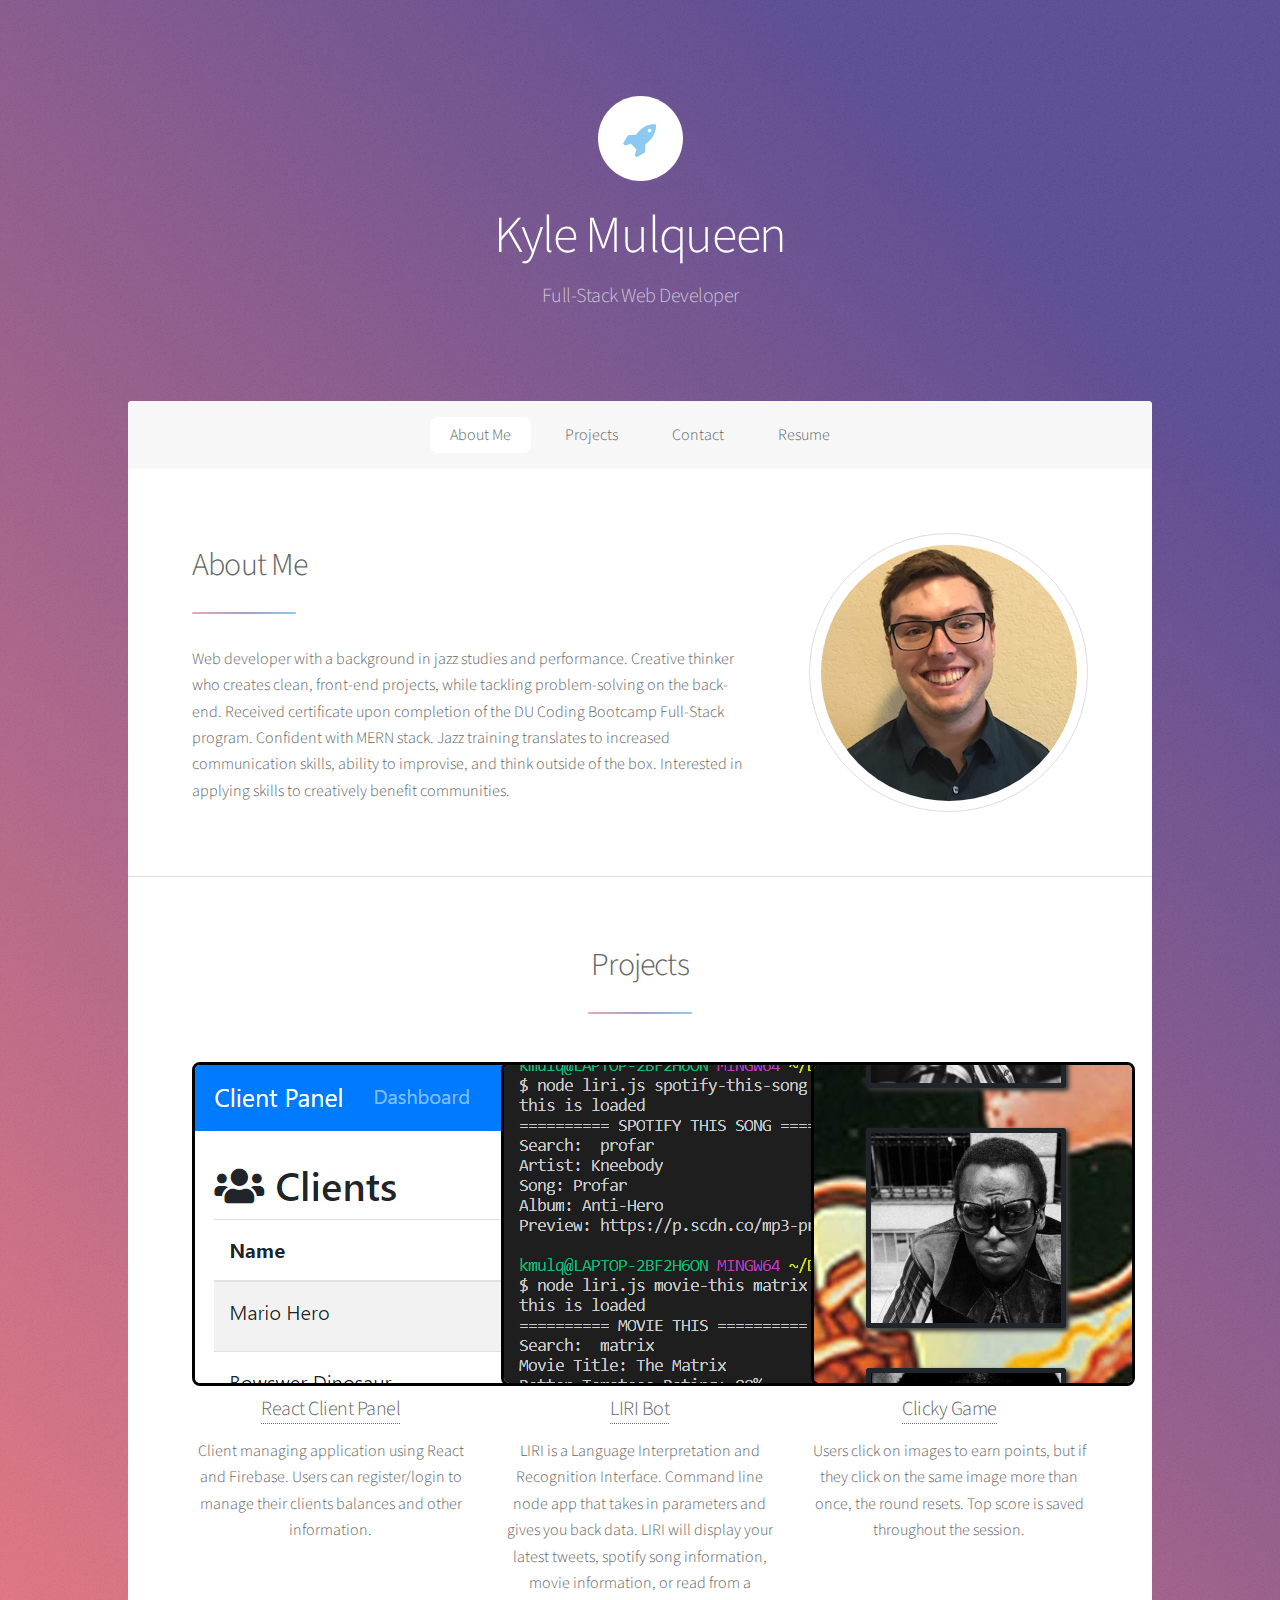
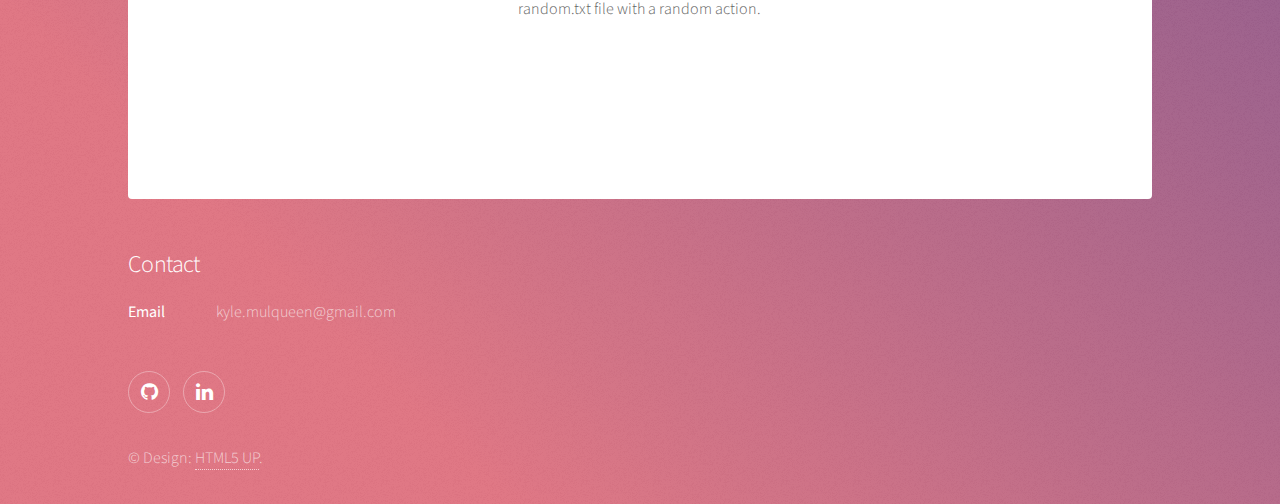
==== index.html @ 007c0e20 "in progress" ====
<!DOCTYPE html>
<!--
  Stellar by HTML5 UP
  html5up.net | @ajlkn
  Free for personal and commercial use under the CCA 3.0 license (html5up.net/license)
-->
<html>
  <head>
    <title>Kyle Mulqueen | Web Developer</title>
    <meta charset="utf-8" />
    <meta
      name="viewport"
      content="width=device-width, initial-scale=1, user-scalable=no"
    />
    <link rel="stylesheet" href="assets/css/main.css" />
    <noscript><link rel="stylesheet" href="assets/css/noscript.css"/></noscript>
  </head>
  <body class="is-preload">
    <!-- Wrapper -->
    <div id="wrapper">
      <!-- Header -->
      <header id="header" class="alt">
        <span class="logo"><img src="images/logo.svg" alt=""/></span>
        <h1>Kyle Mulqueen</h1>
        <p>Full-Stack Web Developer</p>
      </header>

      <!-- Nav -->
      <nav id="nav">
        <ul>
          <li><a href="#intro" class="active">About Me</a></li>
          <li><a href="#first">Projects</a></li>
          <li><a href="#footer">Contact</a></li>
          <li><a href="#">Resume</a></li>

        </ul>
      </nav>

      <!-- Main -->
      <div id="main">
        <!-- Introduction -->
        <section id="intro" class="main">
          <div class="spotlight">
            <div class="content">
              <header class="major"><h2>About Me</h2></header>
              <p>
                Web developer with a background in jazz studies and performance.
                Creative thinker who creates clean, front-end projects, while
                tackling problem-solving on the back-end. Received certificate
                upon completion of the DU Coding Bootcamp Full-Stack program.
                Confident with MERN stack. Jazz training translates to increased
                communication skills, ability to improvise, and think outside of
                the box. Interested in applying skills to creatively benefit
                communities.
              </p>
            </div>
            <span class="image"><img src="images/KyleNewPhotocrop-1.jpg" alt=""/></span>
          </div>
        </section>

        <!-- First Section -->
        <section id="first" class="main special">
          <header class="major"><h2>Projects</h2></header>
          <ul class="features">
            <li>
              <span class="image"><img src="images/react-fb-client.small.png" alt="React Client Panel" style="border: black solid;"></span>
			  <!-- <h3>React Client Panel</h3> -->
			  <h3><a href="./React-Client-Panel.html">React Client Panel</a></h3>
              <p>
                Client managing application using React and Firebase. Users can
                register/login to manage their clients balances and other
                information.
              </p>
              
            </li>
            <li>
				<span class="image"><img src="images/liri small.png" alt="LIRI Bot" style="border: black solid;"></span>
              <h3><a href="./LIRI-Bot.html">LIRI Bot</a></h3>
              <p>
                LIRI is a Language Interpretation and Recognition Interface.
                Command line node app that takes in parameters and gives you
                back data. LIRI will display your latest tweets, spotify song
                information, movie information, or read from a random.txt file
                with a random action.
              </p>

            </li>
            <li>
				<span class="image"><img src="images/clicky-game small.png" alt="Miles Davis Clicky Game" style="border: black solid;"></span>
              <h3><a href="./Clicky-Game.html">Clicky Game</a></h3>
              <p>
                Users click on images to earn points, but if they click on the same image more than once, the round resets. Top score is saved throughout the session.
              </p>

            </li>
          </ul>
        </section>


      <!-- Footer -->
      <footer id="footer">
        <!-- <section>
          <h2>Kyle Mulqueen</h2>
          <p>
            Sed lorem ipsum dolor sit amet et nullam consequat feugiat consequat
            magna adipiscing tempus etiam dolore veroeros. eget dapibus mauris.
            Cras aliquet, nisl ut viverra sollicitudin, ligula erat egestas
            velit, vitae tincidunt odio.
          </p>
          <ul class="actions">
            <li><a href="generic.html" class="button">Learn More</a></li>
          </ul>
        </section> -->
        
	</div>
	
	<section>
			<h2>Contact</h2>
			<dl class="alt">
			  <dt>Email</dt>
			  <dd>kyle.mulqueen@gmail.com</dd>
			</dl>
			<ul class="icons">
			  <li>
				<a href="https://github.com/kmulqueen" class="icon fa-github alt"
				  ><span class="label">GitHub</span></a
				>
			  </li>
			  <li>
				<a href="https://www.linkedin.com/in/kyle-mulqueen/" class="icon fa-linkedin alt"
				  ><span class="label">LinkedIn</span></a
				>
			  </li>
			</ul>
		  </section>
		  <p class="copyright">
			&copy; Design: <a href="https://html5up.net">HTML5 UP</a>.
		  </p>
		</footer>

    <!-- Scripts -->
    <script src="assets/js/jquery.min.js"></script>
    <script src="assets/js/jquery.scrollex.min.js"></script>
    <script src="assets/js/jquery.scrolly.min.js"></script>
    <script src="assets/js/browser.min.js"></script>
    <script src="assets/js/breakpoints.min.js"></script>
    <script src="assets/js/util.js"></script>
    <script src="assets/js/main.js"></script>
  </body>
</html>
---- assets/css/main.css ----
@import url(font-awesome.min.css);
@import "https://fonts.googleapis.com/css?family=Source+Sans+Pro:300,400";

/*
	Stellar by HTML5 UP
	html5up.net | @ajlkn
	Free for personal and commercial use under the CCA 3.0 license (html5up.net/license)
*/

html, body, div, span, applet, object,
iframe, h1, h2, h3, h4, h5, h6, p, blockquote,
pre, a, abbr, acronym, address, big, cite,
code, del, dfn, em, img, ins, kbd, q, s, samp,
small, strike, strong, sub, sup, tt, var, b,
u, i, center, dl, dt, dd, ol, ul, li, fieldset,
form, label, legend, table, caption, tbody,
tfoot, thead, tr, th, td, article, aside,
canvas, details, embed, figure, figcaption,
footer, header, hgroup, menu, nav, output, ruby,
section, summary, time, mark, audio, video {
	margin: 0;
	padding: 0;
	border: 0;
	font-size: 100%;
	font: inherit;
	vertical-align: baseline;}

article, aside, details, figcaption, figure,
footer, header, hgroup, menu, nav, section {
	display: block;}

body {
	line-height: 1;
}

ol, ul {
	list-style: none;
}

blockquote, q {
	quotes: none;
}

	blockquote:before, blockquote:after, q:before, q:after {
		content: '';
		content: none;
	}

table {
	border-collapse: collapse;
	border-spacing: 0;
}

body {
	-webkit-text-size-adjust: none;
}

mark {
	background-color: transparent;
	color: inherit;
}

input::-moz-focus-inner {
	border: 0;
	padding: 0;
}

input, select, textarea {
	-moz-appearance: none;
	-webkit-appearance: none;
	-ms-appearance: none;
	appearance: none;
}

/* Basic */

	@-ms-viewport {
		width: device-width;
	}

	body {
		-ms-overflow-style: scrollbar;
	}

	@media screen and (max-width: 480px) {

		html, body {
			min-width: 320px;
		}

	}

	html {
		box-sizing: border-box;
	}

	*, *:before, *:after {
		box-sizing: inherit;
	}

	body {
		background-color: #935d8c;
		background-image: url("images/overlay.png"), -moz-linear-gradient(45deg, #e37682 15%, #5f4d93 85%);
		background-image: url("images/overlay.png"), -webkit-linear-gradient(45deg, #e37682 15%, #5f4d93 85%);
		background-image: url("images/overlay.png"), -ms-linear-gradient(45deg, #e37682 15%, #5f4d93 85%);
		background-image: url("images/overlay.png"), linear-gradient(45deg, #e37682 15%, #5f4d93 85%);
	}

		body.is-preload *, body.is-preload *:before, body.is-preload *:after {
			-moz-animation: none !important;
			-webkit-animation: none !important;
			-ms-animation: none !important;
			animation: none !important;
			-moz-transition: none !important;
			-webkit-transition: none !important;
			-ms-transition: none !important;
			transition: none !important;
		}

/* Type */

	body {
		background-color: #935d8c;
		color: rgba(255, 255, 255, 0.65);
	}

	body, input, select, textarea {
		font-family: "Source Sans Pro", Helvetica, sans-serif;
		font-size: 17pt;
		font-weight: 300;
		line-height: 1.65;
	}

		@media screen and (max-width: 1680px) {

			body, input, select, textarea {
				font-size: 14pt;
			}

		}

		@media screen and (max-width: 1280px) {

			body, input, select, textarea {
				font-size: 12pt;
			}

		}

		@media screen and (max-width: 360px) {

			body, input, select, textarea {
				font-size: 11pt;
			}

		}

	a {
		-moz-transition: color 0.2s ease, border-bottom 0.2s ease;
		-webkit-transition: color 0.2s ease, border-bottom 0.2s ease;
		-ms-transition: color 0.2s ease, border-bottom 0.2s ease;
		transition: color 0.2s ease, border-bottom 0.2s ease;
		text-decoration: none;
		border-bottom: dotted 1px;
		color: inherit;
	}

		a:hover {
			border-bottom-color: transparent;
		}

	strong, b {
		font-weight: 400;
	}

	em, i {
		font-style: italic;
	}

	p {
		margin: 0 0 2em 0;
	}

		p.content {
			-moz-columns: 20em 2;
			-webkit-columns: 20em 2;
			-ms-columns: 20em 2;
			columns: 20em 2;
			-moz-column-gap: 2em;
			-webkit-column-gap: 2em;
			-ms-column-gap: 2em;
			column-gap: 2em;
			text-align: justify;
		}

	h1, h2, h3, h4, h5, h6 {
		font-weight: 300;
		line-height: 1.5;
		margin: 0 0 0.7em 0;
		letter-spacing: -0.025em;
	}

		h1 a, h2 a, h3 a, h4 a, h5 a, h6 a {
			color: inherit;
			text-decoration: none;
		}

	h1 {
		font-size: 2.5em;
		line-height: 1.2;
	}

	h2 {
		font-size: 1.5em;
	}

	h3 {
		font-size: 1.25em;
	}

	h4 {
		font-size: 1.1em;
	}

	h5 {
		font-size: 0.9em;
	}

	h6 {
		font-size: 0.7em;
	}

	@media screen and (max-width: 736px) {

		h1 {
			font-size: 2em;
		}

	}

	sub {
		font-size: 0.8em;
		position: relative;
		top: 0.5em;
	}

	sup {
		font-size: 0.8em;
		position: relative;
		top: -0.5em;
	}

	blockquote {
		border-left: solid 4px;
		font-style: italic;
		margin: 0 0 2em 0;
		padding: 0.5em 0 0.5em 2em;
	}

	code {
		border-radius: 8px;
		border: solid 1px;
		font-family: "Courier New", monospace;
		font-size: 0.9em;
		margin: 0 0.25em;
		padding: 0.25em 0.65em;
	}

	pre {
		-webkit-overflow-scrolling: touch;
		font-family: "Courier New", monospace;
		font-size: 0.9em;
		margin: 0 0 2em 0;
	}

		pre code {
			display: block;
			line-height: 1.75;
			padding: 1em 1.5em;
			overflow-x: auto;
		}

	hr {
		border: 0;
		border-bottom: solid 1px;
		margin: 2em 0;
	}

		hr.major {
			margin: 3em 0;
		}

	.align-left {
		text-align: left;
	}

	.align-center {
		text-align: center;
	}

	.align-right {
		text-align: right;
	}

	input, select, textarea {
		color: #ffffff;
	}

	a:hover {
		color: #ffffff;
	}

	strong, b {
		color: #ffffff;
	}

	h1, h2, h3, h4, h5, h6 {
		color: #ffffff;
	}

	blockquote {
		border-left-color: rgba(255, 255, 255, 0.35);
	}

	code {
		background: rgba(255, 255, 255, 0.075);
		border-color: rgba(255, 255, 255, 0.35);
	}

	hr {
		border-bottom-color: rgba(255, 255, 255, 0.35);
	}

/* Row */

	.row {
		display: flex;
		flex-wrap: wrap;
		box-sizing: border-box;
		align-items: stretch;
	}

		.row > * {
			box-sizing: border-box;
		}

		.row.gtr-uniform > * > :last-child {
			margin-bottom: 0;
		}

		.row.aln-left {
			justify-content: flex-start;
		}

		.row.aln-center {
			justify-content: center;
		}

		.row.aln-right {
			justify-content: flex-end;
		}

		.row.aln-top {
			align-items: flex-start;
		}

		.row.aln-middle {
			align-items: center;
		}

		.row.aln-bottom {
			align-items: flex-end;
		}

		.row > .imp {
			order: -1;
		}

		.row > .col-1 {
			width: 8.3333333333%;
		}

		.row > .off-1 {
			margin-left: 8.3333333333%;
		}

		.row > .col-2 {
			width: 16.6666666667%;
		}

		.row > .off-2 {
			margin-left: 16.6666666667%;
		}

		.row > .col-3 {
			width: 25%;
		}

		.row > .off-3 {
			margin-left: 25%;
		}

		.row > .col-4 {
			width: 33.3333333333%;
		}

		.row > .off-4 {
			margin-left: 33.3333333333%;
		}

		.row > .col-5 {
			width: 41.6666666667%;
		}

		.row > .off-5 {
			margin-left: 41.6666666667%;
		}

		.row > .col-6 {
			width: 50%;
		}

		.row > .off-6 {
			margin-left: 50%;
		}

		.row > .col-7 {
			width: 58.3333333333%;
		}

		.row > .off-7 {
			margin-left: 58.3333333333%;
		}

		.row > .col-8 {
			width: 66.6666666667%;
		}

		.row > .off-8 {
			margin-left: 66.6666666667%;
		}

		.row > .col-9 {
			width: 75%;
		}

		.row > .off-9 {
			margin-left: 75%;
		}

		.row > .col-10 {
			width: 83.3333333333%;
		}

		.row > .off-10 {
			margin-left: 83.3333333333%;
		}

		.row > .col-11 {
			width: 91.6666666667%;
		}

		.row > .off-11 {
			margin-left: 91.6666666667%;
		}

		.row > .col-12 {
			width: 100%;
		}

		.row > .off-12 {
			margin-left: 100%;
		}

		.row.gtr-0 {
			margin-top: 0;
			margin-left: 0em;
		}

			.row.gtr-0 > * {
				padding: 0 0 0 0em;
			}

			.row.gtr-0.gtr-uniform {
				margin-top: 0em;
			}

				.row.gtr-0.gtr-uniform > * {
					padding-top: 0em;
				}

		.row.gtr-25 {
			margin-top: 0;
			margin-left: -0.375em;
		}

			.row.gtr-25 > * {
				padding: 0 0 0 0.375em;
			}

			.row.gtr-25.gtr-uniform {
				margin-top: -0.375em;
			}

				.row.gtr-25.gtr-uniform > * {
					padding-top: 0.375em;
				}

		.row.gtr-50 {
			margin-top: 0;
			margin-left: -0.75em;
		}

			.row.gtr-50 > * {
				padding: 0 0 0 0.75em;
			}

			.row.gtr-50.gtr-uniform {
				margin-top: -0.75em;
			}

				.row.gtr-50.gtr-uniform > * {
					padding-top: 0.75em;
				}

		.row {
			margin-top: 0;
			margin-left: -1.5em;
		}

			.row > * {
				padding: 0 0 0 1.5em;
			}

			.row.gtr-uniform {
				margin-top: -1.5em;
			}

				.row.gtr-uniform > * {
					padding-top: 1.5em;
				}

		.row.gtr-150 {
			margin-top: 0;
			margin-left: -2.25em;
		}

			.row.gtr-150 > * {
				padding: 0 0 0 2.25em;
			}

			.row.gtr-150.gtr-uniform {
				margin-top: -2.25em;
			}

				.row.gtr-150.gtr-uniform > * {
					padding-top: 2.25em;
				}

		.row.gtr-200 {
			margin-top: 0;
			margin-left: -3em;
		}

			.row.gtr-200 > * {
				padding: 0 0 0 3em;
			}

			.row.gtr-200.gtr-uniform {
				margin-top: -3em;
			}

				.row.gtr-200.gtr-uniform > * {
					padding-top: 3em;
				}

		@media screen and (max-width: 1680px) {

			.row {
				display: flex;
				flex-wrap: wrap;
				box-sizing: border-box;
				align-items: stretch;
			}

				.row > * {
					box-sizing: border-box;
				}

				.row.gtr-uniform > * > :last-child {
					margin-bottom: 0;
				}

				.row.aln-left {
					justify-content: flex-start;
				}

				.row.aln-center {
					justify-content: center;
				}

				.row.aln-right {
					justify-content: flex-end;
				}

				.row.aln-top {
					align-items: flex-start;
				}

				.row.aln-middle {
					align-items: center;
				}

				.row.aln-bottom {
					align-items: flex-end;
				}

				.row > .imp-xlarge {
					order: -1;
				}

				.row > .col-1-xlarge {
					width: 8.3333333333%;
				}

				.row > .off-1-xlarge {
					margin-left: 8.3333333333%;
				}

				.row > .col-2-xlarge {
					width: 16.6666666667%;
				}

				.row > .off-2-xlarge {
					margin-left: 16.6666666667%;
				}

				.row > .col-3-xlarge {
					width: 25%;
				}

				.row > .off-3-xlarge {
					margin-left: 25%;
				}

				.row > .col-4-xlarge {
					width: 33.3333333333%;
				}

				.row > .off-4-xlarge {
					margin-left: 33.3333333333%;
				}

				.row > .col-5-xlarge {
					width: 41.6666666667%;
				}

				.row > .off-5-xlarge {
					margin-left: 41.6666666667%;
				}

				.row > .col-6-xlarge {
					width: 50%;
				}

				.row > .off-6-xlarge {
					margin-left: 50%;
				}

				.row > .col-7-xlarge {
					width: 58.3333333333%;
				}

				.row > .off-7-xlarge {
					margin-left: 58.3333333333%;
				}

				.row > .col-8-xlarge {
					width: 66.6666666667%;
				}

				.row > .off-8-xlarge {
					margin-left: 66.6666666667%;
				}

				.row > .col-9-xlarge {
					width: 75%;
				}

				.row > .off-9-xlarge {
					margin-left: 75%;
				}

				.row > .col-10-xlarge {
					width: 83.3333333333%;
				}

				.row > .off-10-xlarge {
					margin-left: 83.3333333333%;
				}

				.row > .col-11-xlarge {
					width: 91.6666666667%;
				}

				.row > .off-11-xlarge {
					margin-left: 91.6666666667%;
				}

				.row > .col-12-xlarge {
					width: 100%;
				}

				.row > .off-12-xlarge {
					margin-left: 100%;
				}

				.row.gtr-0 {
					margin-top: 0;
					margin-left: 0em;
				}

					.row.gtr-0 > * {
						padding: 0 0 0 0em;
					}

					.row.gtr-0.gtr-uniform {
						margin-top: 0em;
					}

						.row.gtr-0.gtr-uniform > * {
							padding-top: 0em;
						}

				.row.gtr-25 {
					margin-top: 0;
					margin-left: -0.375em;
				}

					.row.gtr-25 > * {
						padding: 0 0 0 0.375em;
					}

					.row.gtr-25.gtr-uniform {
						margin-top: -0.375em;
					}

						.row.gtr-25.gtr-uniform > * {
							padding-top: 0.375em;
						}

				.row.gtr-50 {
					margin-top: 0;
					margin-left: -0.75em;
				}

					.row.gtr-50 > * {
						padding: 0 0 0 0.75em;
					}

					.row.gtr-50.gtr-uniform {
						margin-top: -0.75em;
					}

						.row.gtr-50.gtr-uniform > * {
							padding-top: 0.75em;
						}

				.row {
					margin-top: 0;
					margin-left: -1.5em;
				}

					.row > * {
						padding: 0 0 0 1.5em;
					}

					.row.gtr-uniform {
						margin-top: -1.5em;
					}

						.row.gtr-uniform > * {
							padding-top: 1.5em;
						}

				.row.gtr-150 {
					margin-top: 0;
					margin-left: -2.25em;
				}

					.row.gtr-150 > * {
						padding: 0 0 0 2.25em;
					}

					.row.gtr-150.gtr-uniform {
						margin-top: -2.25em;
					}

						.row.gtr-150.gtr-uniform > * {
							padding-top: 2.25em;
						}

				.row.gtr-200 {
					margin-top: 0;
					margin-left: -3em;
				}

					.row.gtr-200 > * {
						padding: 0 0 0 3em;
					}

					.row.gtr-200.gtr-uniform {
						margin-top: -3em;
					}

						.row.gtr-200.gtr-uniform > * {
							padding-top: 3em;
						}

		}

		@media screen and (max-width: 1280px) {

			.row {
				display: flex;
				flex-wrap: wrap;
				box-sizing: border-box;
				align-items: stretch;
			}

				.row > * {
					box-sizing: border-box;
				}

				.row.gtr-uniform > * > :last-child {
					margin-bottom: 0;
				}

				.row.aln-left {
					justify-content: flex-start;
				}

				.row.aln-center {
					justify-content: center;
				}

				.row.aln-right {
					justify-content: flex-end;
				}

				.row.aln-top {
					align-items: flex-start;
				}

				.row.aln-middle {
					align-items: center;
				}

				.row.aln-bottom {
					align-items: flex-end;
				}

				.row > .imp-large {
					order: -1;
				}

				.row > .col-1-large {
					width: 8.3333333333%;
				}

				.row > .off-1-large {
					margin-left: 8.3333333333%;
				}

				.row > .col-2-large {
					width: 16.6666666667%;
				}

				.row > .off-2-large {
					margin-left: 16.6666666667%;
				}

				.row > .col-3-large {
					width: 25%;
				}

				.row > .off-3-large {
					margin-left: 25%;
				}

				.row > .col-4-large {
					width: 33.3333333333%;
				}

				.row > .off-4-large {
					margin-left: 33.3333333333%;
				}

				.row > .col-5-large {
					width: 41.6666666667%;
				}

				.row > .off-5-large {
					margin-left: 41.6666666667%;
				}

				.row > .col-6-large {
					width: 50%;
				}

				.row > .off-6-large {
					margin-left: 50%;
				}

				.row > .col-7-large {
					width: 58.3333333333%;
				}

				.row > .off-7-large {
					margin-left: 58.3333333333%;
				}

				.row > .col-8-large {
					width: 66.6666666667%;
				}

				.row > .off-8-large {
					margin-left: 66.6666666667%;
				}

				.row > .col-9-large {
					width: 75%;
				}

				.row > .off-9-large {
					margin-left: 75%;
				}

				.row > .col-10-large {
					width: 83.3333333333%;
				}

				.row > .off-10-large {
					margin-left: 83.3333333333%;
				}

				.row > .col-11-large {
					width: 91.6666666667%;
				}

				.row > .off-11-large {
					margin-left: 91.6666666667%;
				}

				.row > .col-12-large {
					width: 100%;
				}

				.row > .off-12-large {
					margin-left: 100%;
				}

				.row.gtr-0 {
					margin-top: 0;
					margin-left: 0em;
				}

					.row.gtr-0 > * {
						padding: 0 0 0 0em;
					}

					.row.gtr-0.gtr-uniform {
						margin-top: 0em;
					}

						.row.gtr-0.gtr-uniform > * {
							padding-top: 0em;
						}

				.row.gtr-25 {
					margin-top: 0;
					margin-left: -0.375em;
				}

					.row.gtr-25 > * {
						padding: 0 0 0 0.375em;
					}

					.row.gtr-25.gtr-uniform {
						margin-top: -0.375em;
					}

						.row.gtr-25.gtr-uniform > * {
							padding-top: 0.375em;
						}

				.row.gtr-50 {
					margin-top: 0;
					margin-left: -0.75em;
				}

					.row.gtr-50 > * {
						padding: 0 0 0 0.75em;
					}

					.row.gtr-50.gtr-uniform {
						margin-top: -0.75em;
					}

						.row.gtr-50.gtr-uniform > * {
							padding-top: 0.75em;
						}

				.row {
					margin-top: 0;
					margin-left: -1.5em;
				}

					.row > * {
						padding: 0 0 0 1.5em;
					}

					.row.gtr-uniform {
						margin-top: -1.5em;
					}

						.row.gtr-uniform > * {
							padding-top: 1.5em;
						}

				.row.gtr-150 {
					margin-top: 0;
					margin-left: -2.25em;
				}

					.row.gtr-150 > * {
						padding: 0 0 0 2.25em;
					}

					.row.gtr-150.gtr-uniform {
						margin-top: -2.25em;
					}

						.row.gtr-150.gtr-uniform > * {
							padding-top: 2.25em;
						}

				.row.gtr-200 {
					margin-top: 0;
					margin-left: -3em;
				}

					.row.gtr-200 > * {
						padding: 0 0 0 3em;
					}

					.row.gtr-200.gtr-uniform {
						margin-top: -3em;
					}

						.row.gtr-200.gtr-uniform > * {
							padding-top: 3em;
						}

		}

		@media screen and (max-width: 980px) {

			.row {
				display: flex;
				flex-wrap: wrap;
				box-sizing: border-box;
				align-items: stretch;
			}

				.row > * {
					box-sizing: border-box;
				}

				.row.gtr-uniform > * > :last-child {
					margin-bottom: 0;
				}

				.row.aln-left {
					justify-content: flex-start;
				}

				.row.aln-center {
					justify-content: center;
				}

				.row.aln-right {
					justify-content: flex-end;
				}

				.row.aln-top {
					align-items: flex-start;
				}

				.row.aln-middle {
					align-items: center;
				}

				.row.aln-bottom {
					align-items: flex-end;
				}

				.row > .imp-medium {
					order: -1;
				}

				.row > .col-1-medium {
					width: 8.3333333333%;
				}

				.row > .off-1-medium {
					margin-left: 8.3333333333%;
				}

				.row > .col-2-medium {
					width: 16.6666666667%;
				}

				.row > .off-2-medium {
					margin-left: 16.6666666667%;
				}

				.row > .col-3-medium {
					width: 25%;
				}

				.row > .off-3-medium {
					margin-left: 25%;
				}

				.row > .col-4-medium {
					width: 33.3333333333%;
				}

				.row > .off-4-medium {
					margin-left: 33.3333333333%;
				}

				.row > .col-5-medium {
					width: 41.6666666667%;
				}

				.row > .off-5-medium {
					margin-left: 41.6666666667%;
				}

				.row > .col-6-medium {
					width: 50%;
				}

				.row > .off-6-medium {
					margin-left: 50%;
				}

				.row > .col-7-medium {
					width: 58.3333333333%;
				}

				.row > .off-7-medium {
					margin-left: 58.3333333333%;
				}

				.row > .col-8-medium {
					width: 66.6666666667%;
				}

				.row > .off-8-medium {
					margin-left: 66.6666666667%;
				}

				.row > .col-9-medium {
					width: 75%;
				}

				.row > .off-9-medium {
					margin-left: 75%;
				}

				.row > .col-10-medium {
					width: 83.3333333333%;
				}

				.row > .off-10-medium {
					margin-left: 83.3333333333%;
				}

				.row > .col-11-medium {
					width: 91.6666666667%;
				}

				.row > .off-11-medium {
					margin-left: 91.6666666667%;
				}

				.row > .col-12-medium {
					width: 100%;
				}

				.row > .off-12-medium {
					margin-left: 100%;
				}

				.row.gtr-0 {
					margin-top: 0;
					margin-left: 0em;
				}

					.row.gtr-0 > * {
						padding: 0 0 0 0em;
					}

					.row.gtr-0.gtr-uniform {
						margin-top: 0em;
					}

						.row.gtr-0.gtr-uniform > * {
							padding-top: 0em;
						}

				.row.gtr-25 {
					margin-top: 0;
					margin-left: -0.375em;
				}

					.row.gtr-25 > * {
						padding: 0 0 0 0.375em;
					}

					.row.gtr-25.gtr-uniform {
						margin-top: -0.375em;
					}

						.row.gtr-25.gtr-uniform > * {
							padding-top: 0.375em;
						}

				.row.gtr-50 {
					margin-top: 0;
					margin-left: -0.75em;
				}

					.row.gtr-50 > * {
						padding: 0 0 0 0.75em;
					}

					.row.gtr-50.gtr-uniform {
						margin-top: -0.75em;
					}

						.row.gtr-50.gtr-uniform > * {
							padding-top: 0.75em;
						}

				.row {
					margin-top: 0;
					margin-left: -1.5em;
				}

					.row > * {
						padding: 0 0 0 1.5em;
					}

					.row.gtr-uniform {
						margin-top: -1.5em;
					}

						.row.gtr-uniform > * {
							padding-top: 1.5em;
						}

				.row.gtr-150 {
					margin-top: 0;
					margin-left: -2.25em;
				}

					.row.gtr-150 > * {
						padding: 0 0 0 2.25em;
					}

					.row.gtr-150.gtr-uniform {
						margin-top: -2.25em;
					}

						.row.gtr-150.gtr-uniform > * {
							padding-top: 2.25em;
						}

				.row.gtr-200 {
					margin-top: 0;
					margin-left: -3em;
				}

					.row.gtr-200 > * {
						padding: 0 0 0 3em;
					}

					.row.gtr-200.gtr-uniform {
						margin-top: -3em;
					}

						.row.gtr-200.gtr-uniform > * {
							padding-top: 3em;
						}

		}

		@media screen and (max-width: 736px) {

			.row {
				display: flex;
				flex-wrap: wrap;
				box-sizing: border-box;
				align-items: stretch;
			}

				.row > * {
					box-sizing: border-box;
				}

				.row.gtr-uniform > * > :last-child {
					margin-bottom: 0;
				}

				.row.aln-left {
					justify-content: flex-start;
				}

				.row.aln-center {
					justify-content: center;
				}

				.row.aln-right {
					justify-content: flex-end;
				}

				.row.aln-top {
					align-items: flex-start;
				}

				.row.aln-middle {
					align-items: center;
				}

				.row.aln-bottom {
					align-items: flex-end;
				}

				.row > .imp-small {
					order: -1;
				}

				.row > .col-1-small {
					width: 8.3333333333%;
				}

				.row > .off-1-small {
					margin-left: 8.3333333333%;
				}

				.row > .col-2-small {
					width: 16.6666666667%;
				}

				.row > .off-2-small {
					margin-left: 16.6666666667%;
				}

				.row > .col-3-small {
					width: 25%;
				}

				.row > .off-3-small {
					margin-left: 25%;
				}

				.row > .col-4-small {
					width: 33.3333333333%;
				}

				.row > .off-4-small {
					margin-left: 33.3333333333%;
				}

				.row > .col-5-small {
					width: 41.6666666667%;
				}

				.row > .off-5-small {
					margin-left: 41.6666666667%;
				}

				.row > .col-6-small {
					width: 50%;
				}

				.row > .off-6-small {
					margin-left: 50%;
				}

				.row > .col-7-small {
					width: 58.3333333333%;
				}

				.row > .off-7-small {
					margin-left: 58.3333333333%;
				}

				.row > .col-8-small {
					width: 66.6666666667%;
				}

				.row > .off-8-small {
					margin-left: 66.6666666667%;
				}

				.row > .col-9-small {
					width: 75%;
				}

				.row > .off-9-small {
					margin-left: 75%;
				}

				.row > .col-10-small {
					width: 83.3333333333%;
				}

				.row > .off-10-small {
					margin-left: 83.3333333333%;
				}

				.row > .col-11-small {
					width: 91.6666666667%;
				}

				.row > .off-11-small {
					margin-left: 91.6666666667%;
				}

				.row > .col-12-small {
					width: 100%;
				}

				.row > .off-12-small {
					margin-left: 100%;
				}

				.row.gtr-0 {
					margin-top: 0;
					margin-left: 0em;
				}

					.row.gtr-0 > * {
						padding: 0 0 0 0em;
					}

					.row.gtr-0.gtr-uniform {
						margin-top: 0em;
					}

						.row.gtr-0.gtr-uniform > * {
							padding-top: 0em;
						}

				.row.gtr-25 {
					margin-top: 0;
					margin-left: -0.25em;
				}

					.row.gtr-25 > * {
						padding: 0 0 0 0.25em;
					}

					.row.gtr-25.gtr-uniform {
						margin-top: -0.25em;
					}

						.row.gtr-25.gtr-uniform > * {
							padding-top: 0.25em;
						}

				.row.gtr-50 {
					margin-top: 0;
					margin-left: -0.5em;
				}

					.row.gtr-50 > * {
						padding: 0 0 0 0.5em;
					}

					.row.gtr-50.gtr-uniform {
						margin-top: -0.5em;
					}

						.row.gtr-50.gtr-uniform > * {
							padding-top: 0.5em;
						}

				.row {
					margin-top: 0;
					margin-left: -1em;
				}

					.row > * {
						padding: 0 0 0 1em;
					}

					.row.gtr-uniform {
						margin-top: -1em;
					}

						.row.gtr-uniform > * {
							padding-top: 1em;
						}

				.row.gtr-150 {
					margin-top: 0;
					margin-left: -1.5em;
				}

					.row.gtr-150 > * {
						padding: 0 0 0 1.5em;
					}

					.row.gtr-150.gtr-uniform {
						margin-top: -1.5em;
					}

						.row.gtr-150.gtr-uniform > * {
							padding-top: 1.5em;
						}

				.row.gtr-200 {
					margin-top: 0;
					margin-left: -2em;
				}

					.row.gtr-200 > * {
						padding: 0 0 0 2em;
					}

					.row.gtr-200.gtr-uniform {
						margin-top: -2em;
					}

						.row.gtr-200.gtr-uniform > * {
							padding-top: 2em;
						}

		}

		@media screen and (max-width: 480px) {

			.row {
				display: flex;
				flex-wrap: wrap;
				box-sizing: border-box;
				align-items: stretch;
			}

				.row > * {
					box-sizing: border-box;
				}

				.row.gtr-uniform > * > :last-child {
					margin-bottom: 0;
				}

				.row.aln-left {
					justify-content: flex-start;
				}

				.row.aln-center {
					justify-content: center;
				}

				.row.aln-right {
					justify-content: flex-end;
				}

				.row.aln-top {
					align-items: flex-start;
				}

				.row.aln-middle {
					align-items: center;
				}

				.row.aln-bottom {
					align-items: flex-end;
				}

				.row > .imp-xsmall {
					order: -1;
				}

				.row > .col-1-xsmall {
					width: 8.3333333333%;
				}

				.row > .off-1-xsmall {
					margin-left: 8.3333333333%;
				}

				.row > .col-2-xsmall {
					width: 16.6666666667%;
				}

				.row > .off-2-xsmall {
					margin-left: 16.6666666667%;
				}

				.row > .col-3-xsmall {
					width: 25%;
				}

				.row > .off-3-xsmall {
					margin-left: 25%;
				}

				.row > .col-4-xsmall {
					width: 33.3333333333%;
				}

				.row > .off-4-xsmall {
					margin-left: 33.3333333333%;
				}

				.row > .col-5-xsmall {
					width: 41.6666666667%;
				}

				.row > .off-5-xsmall {
					margin-left: 41.6666666667%;
				}

				.row > .col-6-xsmall {
					width: 50%;
				}

				.row > .off-6-xsmall {
					margin-left: 50%;
				}

				.row > .col-7-xsmall {
					width: 58.3333333333%;
				}

				.row > .off-7-xsmall {
					margin-left: 58.3333333333%;
				}

				.row > .col-8-xsmall {
					width: 66.6666666667%;
				}

				.row > .off-8-xsmall {
					margin-left: 66.6666666667%;
				}

				.row > .col-9-xsmall {
					width: 75%;
				}

				.row > .off-9-xsmall {
					margin-left: 75%;
				}

				.row > .col-10-xsmall {
					width: 83.3333333333%;
				}

				.row > .off-10-xsmall {
					margin-left: 83.3333333333%;
				}

				.row > .col-11-xsmall {
					width: 91.6666666667%;
				}

				.row > .off-11-xsmall {
					margin-left: 91.6666666667%;
				}

				.row > .col-12-xsmall {
					width: 100%;
				}

				.row > .off-12-xsmall {
					margin-left: 100%;
				}

				.row.gtr-0 {
					margin-top: 0;
					margin-left: 0em;
				}

					.row.gtr-0 > * {
						padding: 0 0 0 0em;
					}

					.row.gtr-0.gtr-uniform {
						margin-top: 0em;
					}

						.row.gtr-0.gtr-uniform > * {
							padding-top: 0em;
						}

				.row.gtr-25 {
					margin-top: 0;
					margin-left: -0.3125em;
				}

					.row.gtr-25 > * {
						padding: 0 0 0 0.3125em;
					}

					.row.gtr-25.gtr-uniform {
						margin-top: -0.3125em;
					}

						.row.gtr-25.gtr-uniform > * {
							padding-top: 0.3125em;
						}

				.row.gtr-50 {
					margin-top: 0;
					margin-left: -0.625em;
				}

					.row.gtr-50 > * {
						padding: 0 0 0 0.625em;
					}

					.row.gtr-50.gtr-uniform {
						margin-top: -0.625em;
					}

						.row.gtr-50.gtr-uniform > * {
							padding-top: 0.625em;
						}

				.row {
					margin-top: 0;
					margin-left: -1.25em;
				}

					.row > * {
						padding: 0 0 0 1.25em;
					}

					.row.gtr-uniform {
						margin-top: -1.25em;
					}

						.row.gtr-uniform > * {
							padding-top: 1.25em;
						}

				.row.gtr-150 {
					margin-top: 0;
					margin-left: -1.875em;
				}

					.row.gtr-150 > * {
						padding: 0 0 0 1.875em;
					}

					.row.gtr-150.gtr-uniform {
						margin-top: -1.875em;
					}

						.row.gtr-150.gtr-uniform > * {
							padding-top: 1.875em;
						}

				.row.gtr-200 {
					margin-top: 0;
					margin-left: -2.5em;
				}

					.row.gtr-200 > * {
						padding: 0 0 0 2.5em;
					}

					.row.gtr-200.gtr-uniform {
						margin-top: -2.5em;
					}

						.row.gtr-200.gtr-uniform > * {
							padding-top: 2.5em;
						}

		}

/* Box */

	.box {
		border-radius: 8px;
		border: solid;
		margin-bottom: 2em;
		padding: 1.5em;
	}

		.box > :last-child,
		.box > :last-child > :last-child,
		.box > :last-child > :last-child > :last-child {
			margin-bottom: 0;
		}

		.box.alt {
			border: 0;
			border-radius: 0;
			padding: 0;
		}

	.box {
		border-color: rgba(255, 255, 255, 0.35);
	}

/* Button */

	input[type="submit"],
	input[type="reset"],
	input[type="button"],
	button,
	.button {
		-moz-appearance: none;
		-webkit-appearance: none;
		-ms-appearance: none;
		appearance: none;
		-moz-transition: background-color 0.2s ease-in-out, color 0.2s ease-in-out;
		-webkit-transition: background-color 0.2s ease-in-out, color 0.2s ease-in-out;
		-ms-transition: background-color 0.2s ease-in-out, color 0.2s ease-in-out;
		transition: background-color 0.2s ease-in-out, color 0.2s ease-in-out;
		border-radius: 8px;
		border: 0;
		cursor: pointer;
		display: inline-block;
		font-weight: 300;
		height: 2.75em;
		line-height: 2.75em;
		min-width: 9.25em;
		padding: 0 1.5em;
		text-align: center;
		text-decoration: none;
		white-space: nowrap;
	}

		input[type="submit"].icon,
		input[type="reset"].icon,
		input[type="button"].icon,
		button.icon,
		.button.icon {
			padding-left: 1.35em;
		}

			input[type="submit"].icon:before,
			input[type="reset"].icon:before,
			input[type="button"].icon:before,
			button.icon:before,
			.button.icon:before {
				margin-right: 0.5em;
			}

		input[type="submit"].fit,
		input[type="reset"].fit,
		input[type="button"].fit,
		button.fit,
		.button.fit {
			width: 100%;
		}

		input[type="submit"].small,
		input[type="reset"].small,
		input[type="button"].small,
		button.small,
		.button.small {
			font-size: 0.8em;
		}

		input[type="submit"].large,
		input[type="reset"].large,
		input[type="button"].large,
		button.large,
		.button.large {
			font-size: 1.35em;
		}

		input[type="submit"].disabled, input[type="submit"]:disabled,
		input[type="reset"].disabled,
		input[type="reset"]:disabled,
		input[type="button"].disabled,
		input[type="button"]:disabled,
		button.disabled,
		button:disabled,
		.button.disabled,
		.button:disabled {
			pointer-events: none;
			opacity: 0.25;
		}

		@media screen and (max-width: 736px) {

			input[type="submit"],
			input[type="reset"],
			input[type="button"],
			button,
			.button {
				min-width: 0;
			}

		}

	input[type="submit"],
	input[type="reset"],
	input[type="button"],
	button,
	.button {
		background-color: transparent;
		box-shadow: inset 0 0 0 1px rgba(255, 255, 255, 0.35);
		color: #ffffff !important;
	}

		input[type="submit"]:hover,
		input[type="reset"]:hover,
		input[type="button"]:hover,
		button:hover,
		.button:hover {
			background-color: rgba(255, 255, 255, 0.075);
		}

		input[type="submit"]:active,
		input[type="reset"]:active,
		input[type="button"]:active,
		button:active,
		.button:active {
			background-color: rgba(255, 255, 255, 0.2);
		}

		input[type="submit"].icon:before,
		input[type="reset"].icon:before,
		input[type="button"].icon:before,
		button.icon:before,
		.button.icon:before {
			color: rgba(255, 255, 255, 0.5);
		}

		input[type="submit"].primary,
		input[type="reset"].primary,
		input[type="button"].primary,
		button.primary,
		.button.primary {
			background-color: #8cc9f0;
			color: #ffffff !important;
			box-shadow: none;
		}

			input[type="submit"].primary:hover,
			input[type="reset"].primary:hover,
			input[type="button"].primary:hover,
			button.primary:hover,
			.button.primary:hover {
				background-color: #9acff2;
			}

			input[type="submit"].primary:active,
			input[type="reset"].primary:active,
			input[type="button"].primary:active,
			button.primary:active,
			.button.primary:active {
				background-color: #7ec3ee;
			}

			input[type="submit"].primary.icon:before,
			input[type="reset"].primary.icon:before,
			input[type="button"].primary.icon:before,
			button.primary.icon:before,
			.button.primary.icon:before {
				color: #ffffff !important;
			}

/* Form */

	form {
		margin: 0 0 2em 0;
	}

	label {
		display: block;
		font-size: 0.9em;
		font-weight: 400;
		margin: 0 0 1em 0;
	}

	input[type="text"],
	input[type="password"],
	input[type="email"],
	select,
	textarea {
		-moz-appearance: none;
		-webkit-appearance: none;
		-ms-appearance: none;
		appearance: none;
		border-radius: 8px;
		border: solid 1px;
		color: inherit;
		display: block;
		outline: 0;
		padding: 0 1em;
		text-decoration: none;
		width: 100%;
	}

		input[type="text"]:invalid,
		input[type="password"]:invalid,
		input[type="email"]:invalid,
		select:invalid,
		textarea:invalid {
			box-shadow: none;
		}

	select {
		background-size: 1.25rem;
		background-repeat: no-repeat;
		background-position: calc(100% - 1rem) center;
		height: 2.75em;
		padding-right: 2.75em;
		text-overflow: ellipsis;
	}

		select:focus::-ms-value {
			background-color: transparent;
		}

		select::-ms-expand {
			display: none;
		}

	input[type="text"],
	input[type="password"],
	input[type="email"],
	select {
		height: 2.75em;
	}

	textarea {
		padding: 0.75em 1em;
	}

	input[type="checkbox"],
	input[type="radio"] {
		-moz-appearance: none;
		-webkit-appearance: none;
		-ms-appearance: none;
		appearance: none;
		display: block;
		float: left;
		margin-right: -2em;
		opacity: 0;
		width: 1em;
		z-index: -1;
	}

		input[type="checkbox"] + label,
		input[type="radio"] + label {
			text-decoration: none;
			cursor: pointer;
			display: inline-block;
			font-size: 1em;
			font-weight: 300;
			padding-left: 2.4em;
			padding-right: 0.75em;
			position: relative;
		}

			input[type="checkbox"] + label:before,
			input[type="radio"] + label:before {
				-moz-osx-font-smoothing: grayscale;
				-webkit-font-smoothing: antialiased;
				font-family: FontAwesome;
				font-style: normal;
				font-weight: normal;
				text-transform: none !important;
			}

			input[type="checkbox"] + label:before,
			input[type="radio"] + label:before {
				border-radius: 8px;
				border: solid 1px;
				content: '';
				display: inline-block;
				height: 1.65em;
				left: 0;
				line-height: 1.58125em;
				position: absolute;
				text-align: center;
				top: 0;
				width: 1.65em;
			}

		input[type="checkbox"]:checked + label:before,
		input[type="radio"]:checked + label:before {
			content: '\f00c';
		}

	input[type="checkbox"] + label:before {
		border-radius: 8px;
	}

	input[type="radio"] + label:before {
		border-radius: 100%;
	}

	::-webkit-input-placeholder {
		opacity: 1.0;
	}

	:-moz-placeholder {
		opacity: 1.0;
	}

	::-moz-placeholder {
		opacity: 1.0;
	}

	:-ms-input-placeholder {
		opacity: 1.0;
	}

	label {
		color: #ffffff;
	}

	input[type="text"],
	input[type="password"],
	input[type="email"],
	select,
	textarea {
		background-color: rgba(255, 255, 255, 0.075);
		border-color: rgba(255, 255, 255, 0.35);
	}

		input[type="text"]:focus,
		input[type="password"]:focus,
		input[type="email"]:focus,
		select:focus,
		textarea:focus {
			border-color: #8cc9f0;
			box-shadow: 0 0 0 1px #8cc9f0;
		}

	select {
		background-image: url("data:image/svg+xml;charset=utf8,%3Csvg xmlns='http://www.w3.org/2000/svg' width='40' height='40' preserveAspectRatio='none' viewBox='0 0 40 40'%3E%3Cpath d='M9.4,12.3l10.4,10.4l10.4-10.4c0.2-0.2,0.5-0.4,0.9-0.4c0.3,0,0.6,0.1,0.9,0.4l3.3,3.3c0.2,0.2,0.4,0.5,0.4,0.9 c0,0.4-0.1,0.6-0.4,0.9L20.7,31.9c-0.2,0.2-0.5,0.4-0.9,0.4c-0.3,0-0.6-0.1-0.9-0.4L4.3,17.3c-0.2-0.2-0.4-0.5-0.4-0.9 c0-0.4,0.1-0.6,0.4-0.9l3.3-3.3c0.2-0.2,0.5-0.4,0.9-0.4S9.1,12.1,9.4,12.3z' fill='rgba(255, 255, 255, 0.35)' /%3E%3C/svg%3E");
	}

		select option {
			color: #ffffff;
			background: #935d8c;
		}

	input[type="checkbox"] + label,
	input[type="radio"] + label {
		color: rgba(255, 255, 255, 0.65);
	}

		input[type="checkbox"] + label:before,
		input[type="radio"] + label:before {
			background: rgba(255, 255, 255, 0.075);
			border-color: rgba(255, 255, 255, 0.35);
		}

	input[type="checkbox"]:checked + label:before,
	input[type="radio"]:checked + label:before {
		background-color: #ffffff;
		border-color: #ffffff;
		color: #935d8c;
	}

	input[type="checkbox"]:focus + label:before,
	input[type="radio"]:focus + label:before {
		border-color: #8cc9f0;
		box-shadow: 0 0 0 1px #8cc9f0;
	}

	::-webkit-input-placeholder {
		color: rgba(255, 255, 255, 0.5) !important;
	}

	:-moz-placeholder {
		color: rgba(255, 255, 255, 0.5) !important;
	}

	::-moz-placeholder {
		color: rgba(255, 255, 255, 0.5) !important;
	}

	:-ms-input-placeholder {
		color: rgba(255, 255, 255, 0.5) !important;
	}

	.formerize-placeholder {
		color: rgba(255, 255, 255, 0.5) !important;
	}

/* Icon */

	.icon {
		text-decoration: none;
		-moz-transition: background-color 0.2s ease-in-out, color 0.2s ease-in-out;
		-webkit-transition: background-color 0.2s ease-in-out, color 0.2s ease-in-out;
		-ms-transition: background-color 0.2s ease-in-out, color 0.2s ease-in-out;
		transition: background-color 0.2s ease-in-out, color 0.2s ease-in-out;
		border-bottom: none;
		position: relative;
	}

		.icon:before {
			-moz-osx-font-smoothing: grayscale;
			-webkit-font-smoothing: antialiased;
			font-family: FontAwesome;
			font-style: normal;
			font-weight: normal;
			text-transform: none !important;
		}

		.icon > .label {
			display: none;
		}

		.icon.major {
			border: solid 1px;
			display: inline-block;
			border-radius: 100%;
			padding: 0.65em;
			margin: 0 0 2em 0;
			cursor: default;
		}

			.icon.major:before {
				display: inline-block;
				font-size: 6.25rem;
				width: 2.25em;
				height: 2.25em;
				line-height: 2.2em;
				border-radius: 100%;
				border: solid 1px;
				text-align: center;
			}

		.icon.alt {
			display: inline-block;
			border: solid 1px;
			border-radius: 100%;
		}

			.icon.alt:before {
				display: block;
				font-size: 1.25em;
				width: 2em;
				height: 2em;
				text-align: center;
				line-height: 2em;
			}

		.icon.style1 {
			color: #efa8b0;
		}

		.icon.style2 {
			color: #c79cc8;
		}

		.icon.style3 {
			color: #a89cc8;
		}

		.icon.style4 {
			color: #9bb2e1;
		}

		.icon.style5 {
			color: #8cc9f0;
		}

		@media screen and (max-width: 1680px) {

			.icon.major:before {
				font-size: 5.5rem;
			}

		}

		@media screen and (max-width: 1280px) {

			.icon.major:before {
				font-size: 4.75rem;
			}

		}

		@media screen and (max-width: 736px) {

			.icon.major {
				margin: 0 0 1.5em 0;
				padding: 0.35em;
			}

				.icon.major:before {
					font-size: 3.5rem;
				}

		}

	.icon.major {
		border-color: rgba(255, 255, 255, 0.35);
	}

		.icon.major:before {
			border-color: rgba(255, 255, 255, 0.35);
		}

	.icon.alt {
		border-color: rgba(255, 255, 255, 0.35);
		color: #ffffff;
	}

		.icon.alt:hover {
			background-color: rgba(255, 255, 255, 0.075);
		}

		.icon.alt:active {
			background-color: rgba(255, 255, 255, 0.2);
		}

/* Image */

	.image {
		border-radius: 8px;
		border: 0;
		display: inline-block;
		position: relative;
	}

		.image img {
			border-radius: 8px;
			display: block;
		}

		.image.left, .image.right {
			max-width: 40%;
		}

			.image.left img, .image.right img {
				width: 100%;
			}

		.image.left {
			float: left;
			margin: 0 1.5em 1em 0;
			top: 0.25em;
		}

		.image.right {
			float: right;
			margin: 0 0 1em 1.5em;
			top: 0.25em;
		}

		.image.fit {
			display: block;
			margin: 0 0 2em 0;
			width: 100%;
		}

			.image.fit img {
				width: 100%;
			}

		.image.main {
			display: block;
			margin: 0 0 3em 0;
			width: 100%;
		}

			.image.main img {
				width: 100%;
			}

/* List */

	ol {
		list-style: decimal;
		margin: 0 0 2em 0;
		padding-left: 1.25em;
	}

		ol li {
			padding-left: 0.25em;
		}

	ul {
		list-style: disc;
		margin: 0 0 2em 0;
		padding-left: 1em;
	}

		ul li {
			padding-left: 0.5em;
		}

		ul.alt {
			list-style: none;
			padding-left: 0;
		}

			ul.alt li {
				border-top: solid 1px;
				padding: 0.5em 0;
			}

				ul.alt li:first-child {
					border-top: 0;
					padding-top: 0;
				}

	dl {
		margin: 0 0 2em 0;
	}

		dl dt {
			display: block;
			font-weight: 400;
			margin: 0 0 1em 0;
		}

		dl dd {
			margin-left: 2em;
		}

		dl.alt dt {
			display: block;
			width: 3em;
			margin: 0;
			clear: left;
			float: left;
		}

		dl.alt dd {
			margin: 0 0 0.85em 5.5em;
		}

		dl.alt:after {
			content: '';
			display: block;
			clear: both;
		}

	ul.alt li {
		border-top-color: rgba(255, 255, 255, 0.35);
	}

	dl dt {
		color: #ffffff;
	}

/* Actions */

	ul.actions {
		display: -moz-flex;
		display: -webkit-flex;
		display: -ms-flex;
		display: flex;
		cursor: default;
		list-style: none;
		margin-left: -1em;
		padding-left: 0;
	}

		ul.actions li {
			padding: 0 0 0 1em;
			vertical-align: middle;
		}

		ul.actions.special {
			-moz-justify-content: center;
			-webkit-justify-content: center;
			-ms-justify-content: center;
			justify-content: center;
			width: 100%;
			margin-left: 0;
		}

			ul.actions.special li:first-child {
				padding-left: 0;
			}

		ul.actions.stacked {
			-moz-flex-direction: column;
			-webkit-flex-direction: column;
			-ms-flex-direction: column;
			flex-direction: column;
			margin-left: 0;
		}

			ul.actions.stacked li {
				padding: 1.3em 0 0 0;
			}

				ul.actions.stacked li:first-child {
					padding-top: 0;
				}

		ul.actions.fit {
			width: calc(100% + 1em);
		}

			ul.actions.fit li {
				-moz-flex-grow: 1;
				-webkit-flex-grow: 1;
				-ms-flex-grow: 1;
				flex-grow: 1;
				-moz-flex-shrink: 1;
				-webkit-flex-shrink: 1;
				-ms-flex-shrink: 1;
				flex-shrink: 1;
				width: 100%;
			}

				ul.actions.fit li > * {
					width: 100%;
				}

			ul.actions.fit.stacked {
				width: 100%;
			}

		@media screen and (max-width: 480px) {

			ul.actions:not(.fixed) {
				-moz-flex-direction: column;
				-webkit-flex-direction: column;
				-ms-flex-direction: column;
				flex-direction: column;
				margin-left: 0;
				width: 100% !important;
			}

				ul.actions:not(.fixed) li {
					-moz-flex-grow: 1;
					-webkit-flex-grow: 1;
					-ms-flex-grow: 1;
					flex-grow: 1;
					-moz-flex-shrink: 1;
					-webkit-flex-shrink: 1;
					-ms-flex-shrink: 1;
					flex-shrink: 1;
					padding: 1em 0 0 0;
					text-align: center;
					width: 100%;
				}

					ul.actions:not(.fixed) li > * {
						width: 100%;
					}

					ul.actions:not(.fixed) li:first-child {
						padding-top: 0;
					}

					ul.actions:not(.fixed) li input[type="submit"],
					ul.actions:not(.fixed) li input[type="reset"],
					ul.actions:not(.fixed) li input[type="button"],
					ul.actions:not(.fixed) li button,
					ul.actions:not(.fixed) li .button {
						width: 100%;
					}

						ul.actions:not(.fixed) li input[type="submit"].icon:before,
						ul.actions:not(.fixed) li input[type="reset"].icon:before,
						ul.actions:not(.fixed) li input[type="button"].icon:before,
						ul.actions:not(.fixed) li button.icon:before,
						ul.actions:not(.fixed) li .button.icon:before {
							margin-left: -0.5rem;
						}

		}

/* Icons */

	ul.icons {
		cursor: default;
		list-style: none;
		padding-left: 0;
	}

		ul.icons li {
			display: inline-block;
			padding: 0 0.65em 0 0;
		}

			ul.icons li:last-child {
				padding-right: 0 !important;
			}

/* Section/Article */

	section.special, article.special {
		text-align: center;
	}

	header.major {
		margin-bottom: 3em;
	}

		header.major h2 {
			font-size: 2em;
		}

			header.major h2:after {
				display: block;
				content: '';
				width: 3.25em;
				height: 2px;
				margin: 0.7em 0 1em 0;
				border-radius: 2px;
			}

				section.special header.major h2:after, article.special header.major h2:after {
					margin-left: auto;
					margin-right: auto;
				}

		header.major p {
			font-size: 1.25em;
			letter-spacing: -0.025em;
		}

		header.major.special {
			text-align: center;
		}

			header.major.special h2:after {
				margin-left: auto;
				margin-right: auto;
			}

	footer.major {
		margin-top: 3em;
	}

	@media screen and (max-width: 736px) {

		header.major {
			margin-bottom: 0;
		}

			header.major h2 {
				font-size: 1.5em;
			}

			header.major p {
				font-size: 1em;
				letter-spacing: 0;
			}

				header.major p br {
					display: none;
				}

		footer.major {
			margin-top: 0;
		}

	}

	header.major h2:after {
		background-color: rgba(255, 255, 255, 0.35);
	}

/* Table */

	.table-wrapper {
		-webkit-overflow-scrolling: touch;
		overflow-x: auto;
	}

	table {
		margin: 0 0 2em 0;
		width: 100%;
	}

		table tbody tr {
			border: solid 1px;
			border-left: 0;
			border-right: 0;
		}

		table td {
			padding: 0.75em 0.75em;
		}

		table th {
			font-size: 0.9em;
			font-weight: 400;
			padding: 0 0.75em 0.75em 0.75em;
			text-align: left;
		}

		table thead {
			border-bottom: solid 2px;
		}

		table tfoot {
			border-top: solid 2px;
		}

		table.alt {
			border-collapse: separate;
		}

			table.alt tbody tr td {
				border: solid 1px;
				border-left-width: 0;
				border-top-width: 0;
			}

				table.alt tbody tr td:first-child {
					border-left-width: 1px;
				}

			table.alt tbody tr:first-child td {
				border-top-width: 1px;
			}

			table.alt thead {
				border-bottom: 0;
			}

			table.alt tfoot {
				border-top: 0;
			}

	table tbody tr {
		border-color: rgba(255, 255, 255, 0.35);
	}

		table tbody tr:nth-child(2n + 1) {
			background-color: rgba(255, 255, 255, 0.075);
		}

	table th {
		color: #ffffff;
	}

	table thead {
		border-bottom-color: rgba(255, 255, 255, 0.35);
	}

	table tfoot {
		border-top-color: rgba(255, 255, 255, 0.35);
	}

	table.alt tbody tr td {
		border-color: rgba(255, 255, 255, 0.35);
	}

/* Features */

	.features {
		display: -moz-flex;
		display: -webkit-flex;
		display: -ms-flex;
		display: flex;
		-moz-flex-wrap: wrap;
		-webkit-flex-wrap: wrap;
		-ms-flex-wrap: wrap;
		flex-wrap: wrap;
		-moz-justify-content: center;
		-webkit-justify-content: center;
		-ms-justify-content: center;
		justify-content: center;
		width: calc(100% + 2em);
		margin: 0 0 3em -2em;
		padding: 0;
		list-style: none;
	}

		.features li {
			width: calc(33.3333333333% - 2em);
			margin-left: 2em;
			margin-top: 3em;
			padding: 0;
		}

			.features li:nth-child(1), .features li:nth-child(2), .features li:nth-child(3) {
				margin-top: 0;
			}

			.features li > :last-child {
				margin-bottom: 0;
			}

		@media screen and (max-width: 980px) {

			.features li {
				width: calc(50% - 2em);
			}

				.features li:nth-child(3) {
					margin-top: 3em;
				}

		}

		@media screen and (max-width: 736px) {

			.features {
				width: 100%;
				margin: 0 0 2em 0;
			}

				.features li {
					width: 100%;
					margin-left: 0;
					margin-top: 2em;
				}

					.features li:nth-child(2), .features li:nth-child(3) {
						margin-top: 2em;
					}

		}

/* Statistics */

	.statistics {
		display: -moz-flex;
		display: -webkit-flex;
		display: -ms-flex;
		display: flex;
		width: 100%;
		margin: 0 0 3em 0;
		padding: 0;
		list-style: none;
		cursor: default;
	}

		.statistics li {
			-moz-flex: 1;
			-webkit-flex: 1;
			-ms-flex: 1;
			flex: 1;
			padding: 1.5em;
			color: #ffffff;
			text-align: center;
		}

			.statistics li.style1 {
				background-color: #efa8b0;
			}

			.statistics li.style2 {
				background-color: #c79cc8;
			}

			.statistics li.style3 {
				background-color: #a89cc8;
			}

			.statistics li.style4 {
				background-color: #9bb2e1;
			}

			.statistics li.style5 {
				background-color: #8cc9f0;
			}

			.statistics li strong, .statistics li b {
				display: block;
				font-size: 2em;
				line-height: 1.1;
				color: inherit !important;
				font-weight: 300;
				letter-spacing: -0.025em;
			}

			.statistics li:first-child {
				border-top-left-radius: 8px;
				border-bottom-left-radius: 8px;
			}

			.statistics li:last-child {
				border-top-right-radius: 8px;
				border-bottom-right-radius: 8px;
			}

			.statistics li .icon {
				display: inline-block;
			}

				.statistics li .icon:before {
					font-size: 2.75rem;
					line-height: 1.3;
				}

		@media screen and (max-width: 980px) {

			.statistics li strong, .statistics li b {
				font-size: 1.5em;
			}

		}

		@media screen and (max-width: 736px) {

			.statistics {
				display: block;
				width: 20em;
				max-width: 100%;
				margin: 0 auto 2em auto;
			}

				.statistics li:first-child {
					border-bottom-left-radius: 0;
					border-top-right-radius: 8px;
				}

				.statistics li:last-child {
					border-top-right-radius: 0;
					border-bottom-left-radius: 8px;
				}

				.statistics li .icon:before {
					font-size: 3.75rem;
				}

				.statistics li strong, .statistics li b {
					font-size: 2.5em;
				}

		}

/* Spotlight */

	.spotlight {
		display: -moz-flex;
		display: -webkit-flex;
		display: -ms-flex;
		display: flex;
		-moz-align-items: center;
		-webkit-align-items: center;
		-ms-align-items: center;
		align-items: center;
		margin: 0 0 2em 0;
	}

		.spotlight .content {
			-moz-flex: 1;
			-webkit-flex: 1;
			-ms-flex: 1;
			flex: 1;
		}

			.spotlight .content > :last-child {
				margin-bottom: 0;
			}

			.spotlight .content header.major {
				margin: 0 0 2em 0;
			}

		.spotlight .image {
			display: inline-block;
			margin-left: 4em;
			padding: 0.65em;
			border-radius: 100%;
			border: solid 1px;
		}

			.spotlight .image img {
				display: block;
				border-radius: 100%;
				width: 16em;
			}

		@media screen and (max-width: 980px) {

			.spotlight {
				-moz-flex-direction: column-reverse;
				-webkit-flex-direction: column-reverse;
				-ms-flex-direction: column-reverse;
				flex-direction: column-reverse;
				text-align: center;
			}

				.spotlight .content {
					-moz-flex: 0 1 auto;
					-webkit-flex: 0 1 auto;
					-ms-flex: 0 1 auto;
					flex: 0 1 auto;
					width: 100%;
				}

					.spotlight .content header.major h2:after {
						margin-left: auto;
						margin-right: auto;
					}

					.spotlight .content .actions {
						-moz-justify-content: center;
						-webkit-justify-content: center;
						-ms-justify-content: center;
						justify-content: center;
						width: calc(100% + 1em);
					}

				.spotlight .image {
					-moz-flex: 0 1 auto;
					-webkit-flex: 0 1 auto;
					-ms-flex: 0 1 auto;
					flex: 0 1 auto;
					margin-left: 0;
					margin-bottom: 2em;
				}

		}

		@media screen and (max-width: 736px) {

			.spotlight .image {
				padding: 0.35em;
			}

				.spotlight .image img {
					width: 12em;
				}

		}

	.spotlight .image {
		border-color: rgba(255, 255, 255, 0.35);
	}

/* Header */

	#header {
		padding: 5em 5em 1em 5em ;
		text-align: center;
	}

		#header h1 {
			margin: 0 0 0.25em 0;
		}

		#header p {
			font-size: 1.25em;
			letter-spacing: -0.025em;
		}

		#header.alt {
			padding: 7em 5em 4em 5em ;
		}

			#header.alt h1 {
				font-size: 3.25em;
			}

			#header.alt > * {
				-moz-transition: opacity 3s ease;
				-webkit-transition: opacity 3s ease;
				-ms-transition: opacity 3s ease;
				transition: opacity 3s ease;
				-moz-transition-delay: 0.5s;
				-webkit-transition-delay: 0.5s;
				-ms-transition-delay: 0.5s;
				transition-delay: 0.5s;
				opacity: 1;
			}

			#header.alt .logo {
				-moz-transition: opacity 1.25s ease, -moz-transform 0.5s ease;
				-webkit-transition: opacity 1.25s ease, -webkit-transform 0.5s ease;
				-ms-transition: opacity 1.25s ease, -ms-transform 0.5s ease;
				transition: opacity 1.25s ease, transform 0.5s ease;
				-moz-transition-delay: 0s;
				-webkit-transition-delay: 0s;
				-ms-transition-delay: 0s;
				transition-delay: 0s;
				display: block;
				margin: 0 0 1.5em 0;
			}

				#header.alt .logo img {
					display: block;
					margin: 0 auto;
					max-width: 75%;
				}

		@media screen and (max-width: 1280px) {

			#header {
				padding: 4em 4em 0.1em 4em ;
			}

				#header.alt {
					padding: 6em 4em 3em 4em ;
				}

		}

		@media screen and (max-width: 980px) {

			#header {
				padding: 4em 3em 0.1em 3em ;
			}

				#header.alt {
					padding: 5em 3em 2em 3em ;
				}

		}

		@media screen and (max-width: 736px) {

			#header {
				padding: 3em 2em 0.1em 2em ;
			}

				#header p {
					font-size: 1em;
					letter-spacing: 0;
				}

					#header p br {
						display: none;
					}

				#header.alt {
					padding: 4em 2em 1em 2em ;
				}

					#header.alt h1 {
						font-size: 2.5em;
					}

		}

		@media screen and (max-width: 480px) {

			#header {
				padding: 3em 1.5em 0.1em 1.5em ;
			}

				#header.alt {
					padding: 4em 1.5em 1em 1.5em ;
				}

		}

		@media screen and (max-width: 360px) {

			#header {
				padding: 2.5em 1em 0.1em 1em ;
			}

				#header.alt {
					padding: 3.5em 1em 0.5em 1em ;
				}

		}

		body.is-preload #header.alt > * {
			opacity: 0;
		}

		body.is-preload #header.alt .logo {
			-moz-transform: scale(0.8) rotate(-30deg);
			-webkit-transform: scale(0.8) rotate(-30deg);
			-ms-transform: scale(0.8) rotate(-30deg);
			transform: scale(0.8) rotate(-30deg);
		}

/* Nav */

	#nav {
		-moz-transition: background-color 0.2s ease, border-top-left-radius 0.2s ease, border-top-right-radius 0.2s ease, padding 0.2s ease;
		-webkit-transition: background-color 0.2s ease, border-top-left-radius 0.2s ease, border-top-right-radius 0.2s ease, padding 0.2s ease;
		-ms-transition: background-color 0.2s ease, border-top-left-radius 0.2s ease, border-top-right-radius 0.2s ease, padding 0.2s ease;
		transition: background-color 0.2s ease, border-top-left-radius 0.2s ease, border-top-right-radius 0.2s ease, padding 0.2s ease;
		background-color: #ffffff;
		color: #636363;
		position: absolute;
		width: 64em;
		max-width: calc(100% - 4em);
		padding: 1em;
		background-color: #f7f7f7;
		border-top-left-radius: 0.25em;
		border-top-right-radius: 0.25em;
		cursor: default;
		text-align: center;
	}

		#nav input, #nav select, #nav textarea {
			color: #636363;
		}

		#nav a:hover {
			color: #636363;
		}

		#nav strong, #nav b {
			color: #636363;
		}

		#nav h1, #nav h2, #nav h3, #nav h4, #nav h5, #nav h6 {
			color: #636363;
		}

		#nav blockquote {
			border-left-color: #dddddd;
		}

		#nav code {
			background: rgba(222, 222, 222, 0.25);
			border-color: #dddddd;
		}

		#nav hr {
			border-bottom-color: #dddddd;
		}

		#nav + #main {
			padding-top: 4.25em;
		}

		#nav ul {
			margin: 0;
			padding: 0;
			list-style: none;
		}

			#nav ul li {
				-moz-transition: margin 0.2s ease;
				-webkit-transition: margin 0.2s ease;
				-ms-transition: margin 0.2s ease;
				transition: margin 0.2s ease;
				display: inline-block;
				margin: 0 0.35em;
				padding: 0;
				vertical-align: middle;
			}

				#nav ul li a {
					-moz-transition: font-size 0.2s ease;
					-webkit-transition: font-size 0.2s ease;
					-ms-transition: font-size 0.2s ease;
					transition: font-size 0.2s ease;
					display: inline-block;
					height: 2.25em;
					line-height: 2.25em;
					padding: 0 1.25em;
					border: 0;
					border-radius: 8px;
					box-shadow: inset 0 0 0 1px transparent;
				}

					#nav ul li a:hover {
						background-color: rgba(222, 222, 222, 0.25);
					}

					#nav ul li a.active {
						background-color: #ffffff;
						box-shadow: none;
					}

		#nav.alt {
			position: fixed;
			top: 0;
			padding: 0.5em 1em;
			background-color: rgba(247, 247, 247, 0.95);
			border-top-left-radius: 0;
			border-top-right-radius: 0;
			z-index: 10000;
		}

			#nav.alt ul li {
				margin: 0 0.175em;
			}

				#nav.alt ul li a {
					font-size: 0.9em;
				}

		@media screen and (max-width: 736px) {

			#nav {
				display: none;
			}

				#nav + #main {
					padding-top: 0;
				}

		}

/* Main */

	#main {
		background-color: #ffffff;
		color: #636363;
		border-radius: 0.25em;
	}

		#main input, #main select, #main textarea {
			color: #636363;
		}

		#main a:hover {
			color: #636363;
		}

		#main strong, #main b {
			color: #636363;
		}

		#main h1, #main h2, #main h3, #main h4, #main h5, #main h6 {
			color: #636363;
		}

		#main blockquote {
			border-left-color: #dddddd;
		}

		#main code {
			background: rgba(222, 222, 222, 0.25);
			border-color: #dddddd;
		}

		#main hr {
			border-bottom-color: #dddddd;
		}

		#main .box {
			border-color: #dddddd;
		}

		#main input[type="submit"],
		#main input[type="reset"],
		#main input[type="button"],
		#main button,
		#main .button {
			background-color: transparent;
			box-shadow: inset 0 0 0 1px #dddddd;
			color: #636363 !important;
		}

			#main input[type="submit"]:hover,
			#main input[type="reset"]:hover,
			#main input[type="button"]:hover,
			#main button:hover,
			#main .button:hover {
				background-color: rgba(222, 222, 222, 0.25);
			}

			#main input[type="submit"]:active,
			#main input[type="reset"]:active,
			#main input[type="button"]:active,
			#main button:active,
			#main .button:active {
				background-color: rgba(222, 222, 222, 0.5);
			}

			#main input[type="submit"].icon:before,
			#main input[type="reset"].icon:before,
			#main input[type="button"].icon:before,
			#main button.icon:before,
			#main .button.icon:before {
				color: rgba(99, 99, 99, 0.25);
			}

			#main input[type="submit"].primary,
			#main input[type="reset"].primary,
			#main input[type="button"].primary,
			#main button.primary,
			#main .button.primary {
				background-color: #8cc9f0;
				color: #ffffff !important;
				box-shadow: none;
			}

				#main input[type="submit"].primary:hover,
				#main input[type="reset"].primary:hover,
				#main input[type="button"].primary:hover,
				#main button.primary:hover,
				#main .button.primary:hover {
					background-color: #9acff2;
				}

				#main input[type="submit"].primary:active,
				#main input[type="reset"].primary:active,
				#main input[type="button"].primary:active,
				#main button.primary:active,
				#main .button.primary:active {
					background-color: #7ec3ee;
				}

				#main input[type="submit"].primary.icon:before,
				#main input[type="reset"].primary.icon:before,
				#main input[type="button"].primary.icon:before,
				#main button.primary.icon:before,
				#main .button.primary.icon:before {
					color: #ffffff !important;
				}

		#main label {
			color: #636363;
		}

		#main input[type="text"],
		#main input[type="password"],
		#main input[type="email"],
		#main select,
		#main textarea {
			background-color: rgba(222, 222, 222, 0.25);
			border-color: #dddddd;
		}

			#main input[type="text"]:focus,
			#main input[type="password"]:focus,
			#main input[type="email"]:focus,
			#main select:focus,
			#main textarea:focus {
				border-color: #8cc9f0;
				box-shadow: 0 0 0 1px #8cc9f0;
			}

		#main select {
			background-image: url("data:image/svg+xml;charset=utf8,%3Csvg xmlns='http://www.w3.org/2000/svg' width='40' height='40' preserveAspectRatio='none' viewBox='0 0 40 40'%3E%3Cpath d='M9.4,12.3l10.4,10.4l10.4-10.4c0.2-0.2,0.5-0.4,0.9-0.4c0.3,0,0.6,0.1,0.9,0.4l3.3,3.3c0.2,0.2,0.4,0.5,0.4,0.9 c0,0.4-0.1,0.6-0.4,0.9L20.7,31.9c-0.2,0.2-0.5,0.4-0.9,0.4c-0.3,0-0.6-0.1-0.9-0.4L4.3,17.3c-0.2-0.2-0.4-0.5-0.4-0.9 c0-0.4,0.1-0.6,0.4-0.9l3.3-3.3c0.2-0.2,0.5-0.4,0.9-0.4S9.1,12.1,9.4,12.3z' fill='%23dddddd' /%3E%3C/svg%3E");
		}

			#main select option {
				color: #636363;
				background: #ffffff;
			}

		#main input[type="checkbox"] + label,
		#main input[type="radio"] + label {
			color: #636363;
		}

			#main input[type="checkbox"] + label:before,
			#main input[type="radio"] + label:before {
				background: rgba(222, 222, 222, 0.25);
				border-color: #dddddd;
			}

		#main input[type="checkbox"]:checked + label:before,
		#main input[type="radio"]:checked + label:before {
			background-color: #636363;
			border-color: #636363;
			color: #ffffff;
		}

		#main input[type="checkbox"]:focus + label:before,
		#main input[type="radio"]:focus + label:before {
			border-color: #8cc9f0;
			box-shadow: 0 0 0 1px #8cc9f0;
		}

		#main ::-webkit-input-placeholder {
			color: rgba(99, 99, 99, 0.25) !important;
		}

		#main :-moz-placeholder {
			color: rgba(99, 99, 99, 0.25) !important;
		}

		#main ::-moz-placeholder {
			color: rgba(99, 99, 99, 0.25) !important;
		}

		#main :-ms-input-placeholder {
			color: rgba(99, 99, 99, 0.25) !important;
		}

		#main .formerize-placeholder {
			color: rgba(99, 99, 99, 0.25) !important;
		}

		#main .icon.major {
			border-color: #dddddd;
		}

			#main .icon.major:before {
				border-color: #dddddd;
			}

		#main .icon.alt {
			border-color: #dddddd;
			color: #636363;
		}

			#main .icon.alt:hover {
				background-color: rgba(222, 222, 222, 0.25);
			}

			#main .icon.alt:active {
				background-color: rgba(222, 222, 222, 0.5);
			}

		#main ul.alt li {
			border-top-color: #dddddd;
		}

		#main dl dt {
			color: #636363;
		}

		#main header.major h2:after {
			background-color: #dddddd;
			background-image: -moz-linear-gradient(90deg, #efa8b0, #a89cc8, #8cc9f0);
			background-image: -webkit-linear-gradient(90deg, #efa8b0, #a89cc8, #8cc9f0);
			background-image: -ms-linear-gradient(90deg, #efa8b0, #a89cc8, #8cc9f0);
			background-image: linear-gradient(90deg, #efa8b0, #a89cc8, #8cc9f0);
		}

		#main table tbody tr {
			border-color: #dddddd;
		}

			#main table tbody tr:nth-child(2n + 1) {
				background-color: rgba(222, 222, 222, 0.25);
			}

		#main table th {
			color: #636363;
		}

		#main table thead {
			border-bottom-color: #dddddd;
		}

		#main table tfoot {
			border-top-color: #dddddd;
		}

		#main table.alt tbody tr td {
			border-color: #dddddd;
		}

		#main .spotlight .image {
			border-color: #dddddd;
		}

		#main > .main {
			padding: 5em 5em 3em 5em ;
			border-top: solid 1px #dddddd;
		}

			#main > .main:first-child {
				border-top: 0;
			}

			#main > .main > .image.main:first-child {
				margin: -5em 0 5em -5em;
				width: calc(100% + 10em);
				border-top-right-radius: 0.25em;
				border-top-left-radius: 0.25em;
				border-bottom-right-radius: 0;
				border-bottom-left-radius: 0;
			}

				#main > .main > .image.main:first-child img {
					border-top-right-radius: 0.25em;
					border-top-left-radius: 0.25em;
					border-bottom-right-radius: 0;
					border-bottom-left-radius: 0;
				}

		@media screen and (max-width: 1280px) {

			#main > .main {
				padding: 4em 4em 2em 4em ;
			}

				#main > .main > .image.main:first-child {
					margin: -4em 0 4em -4em;
					width: calc(100% + 8em);
				}

		}

		@media screen and (max-width: 980px) {

			#main > .main {
				padding: 4em 3em 2em 3em ;
			}

				#main > .main > .image.main:first-child {
					margin: -4em 0 4em -3em;
					width: calc(100% + 6em);
				}

		}

		@media screen and (max-width: 736px) {

			#main > .main {
				padding: 3em 2em 1em 2em ;
			}

				#main > .main > .image.main:first-child {
					margin: -3em 0 2em -2em;
					width: calc(100% + 4em);
				}

		}

		@media screen and (max-width: 480px) {

			#main > .main {
				padding: 3em 1.5em 1em 1.5em ;
			}

				#main > .main > .image.main:first-child {
					margin: -3em 0 1.5em -1.5em;
					width: calc(100% + 3em);
				}

		}

		@media screen and (max-width: 360px) {

			#main {
				border-radius: 0;
			}

				#main > .main {
					padding: 2.5em 1em 0.5em 1em ;
				}

					#main > .main > .image.main:first-child {
						margin: -2.5em 0 1.5em -1em;
						width: calc(100% + 2em);
						border-radius: 0;
					}

						#main > .main > .image.main:first-child img {
							border-radius: 0;
						}

		}

/* Footer */

	#footer {
		display: -moz-flex;
		display: -webkit-flex;
		display: -ms-flex;
		display: flex;
		-moz-flex-wrap: wrap;
		-webkit-flex-wrap: wrap;
		-ms-flex-wrap: wrap;
		flex-wrap: wrap;
		padding: 5em 5em 3em 5em ;
		width: calc(100% + 2em);
		margin: 0 0 3em -2em;
	}

		#footer > * {
			width: calc(50% - 2em);
			margin-left: 2em;
		}

		#footer .copyright {
			width: 100%;
			margin: 2.5em 0 2em 0;
			font-size: 0.8em;
			text-align: center;
		}

		@media screen and (max-width: 1280px) {

			#footer {
				padding: 4em 4em 2em 4em ;
			}

		}

		@media screen and (max-width: 980px) {

			#footer {
				padding: 4em 3em 2em 3em ;
				display: block;
				margin: 0 0 3em 0;
				width: 100%;
			}

				#footer > * {
					width: 100%;
					margin-left: 0;
					margin-bottom: 3em;
				}

				#footer .copyright {
					text-align: left;
				}

		}

		@media screen and (max-width: 736px) {

			#footer {
				padding: 3em 2em 1em 2em ;
			}

		}

		@media screen and (max-width: 480px) {

			#footer {
				padding: 3em 1.5em 1em 1.5em ;
			}

		}

		@media screen and (max-width: 480px) {

			#footer {
				padding: 2.5em 1em 0.5em 1em ;
			}

		}

/* Wrapper */

	#wrapper {
		width: 64em;
		max-width: calc(100% - 4em);
		margin: 0 auto;
	}

		@media screen and (max-width: 480px) {

			#wrapper {
				max-width: calc(100% - 2em);
			}

		}

		@media screen and (max-width: 360px) {

			#wrapper {
				max-width: 100%;
			}

		}
---- assets/css/noscript.css ----
/*
	Stellar by HTML5 UP
	html5up.net | @ajlkn
	Free for personal and commercial use under the CCA 3.0 license (html5up.net/license)
*/

/* Header */

	body.is-preload #header.alt > * {
		opacity: 1;
	}

	body.is-preload #header.alt .logo {
		-moz-transform: none;
		-webkit-transform: none;
		-ms-transform: none;
		transform: none;
	}
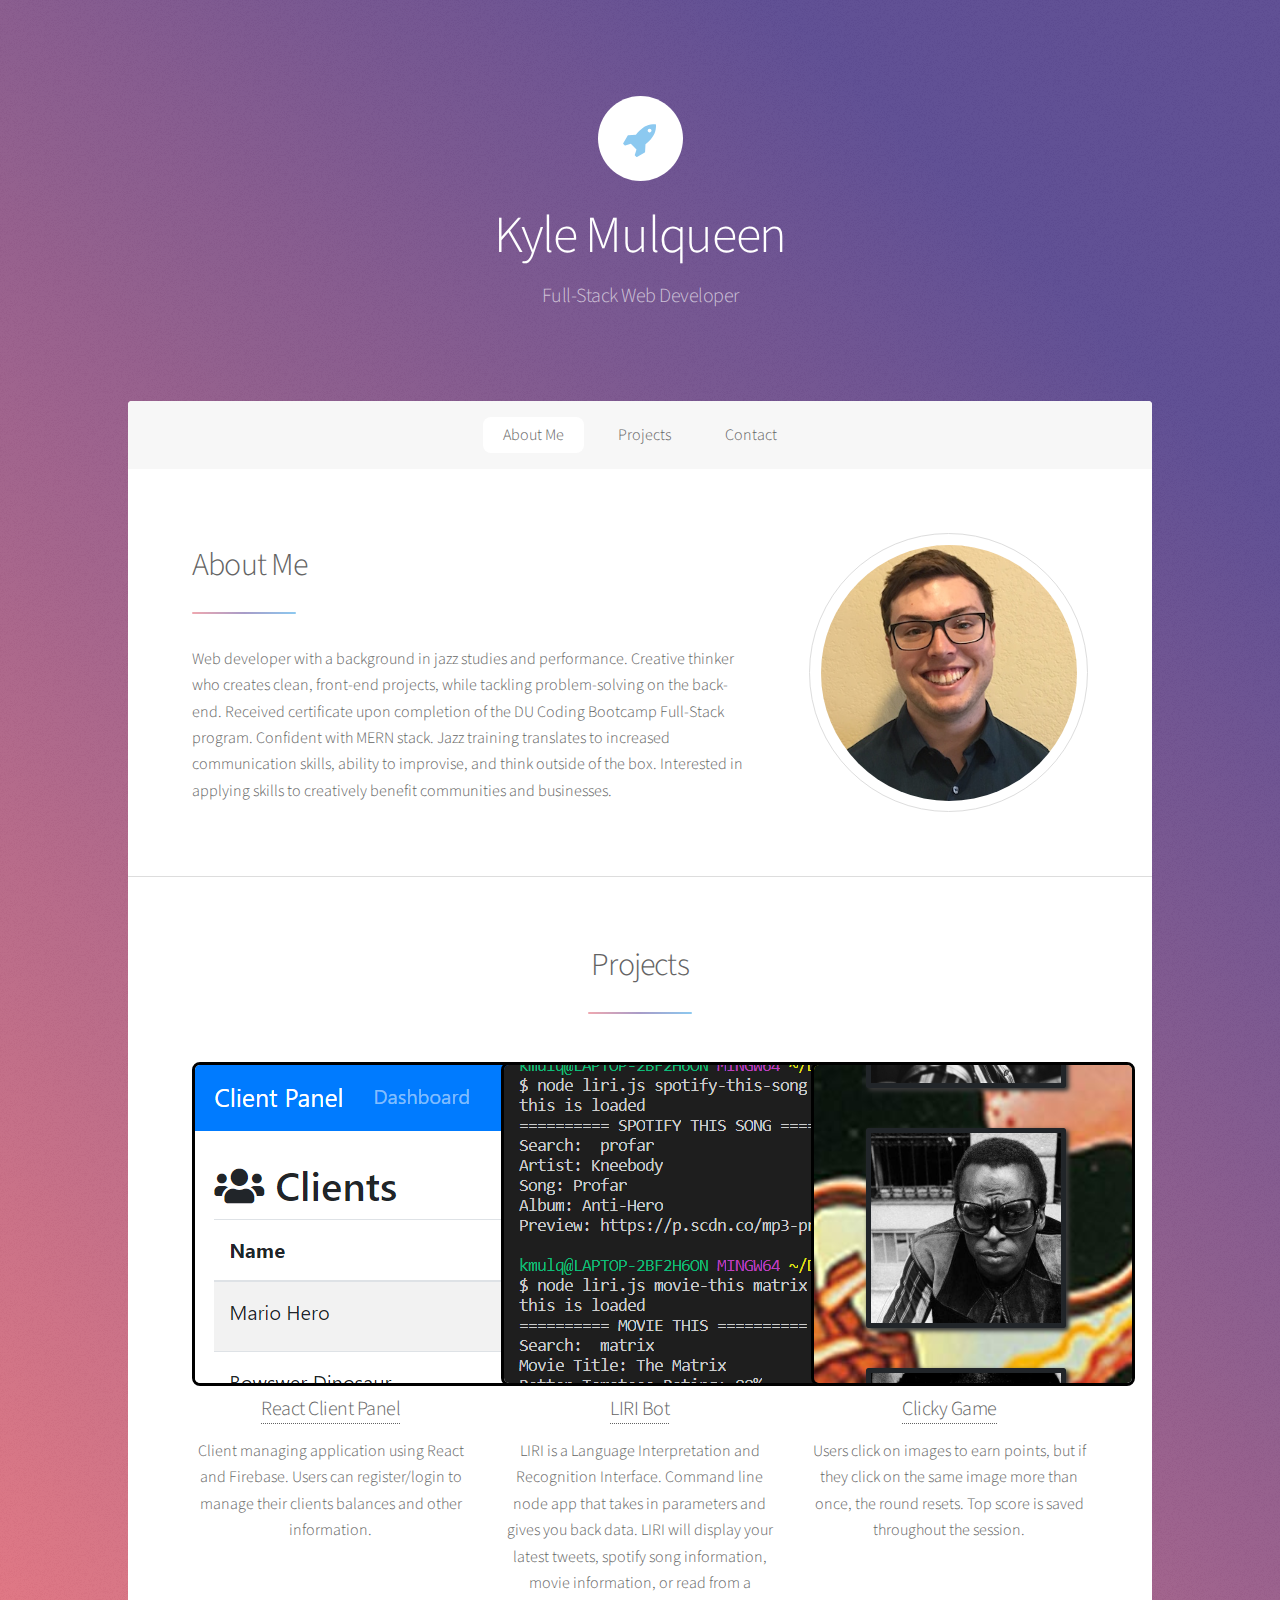
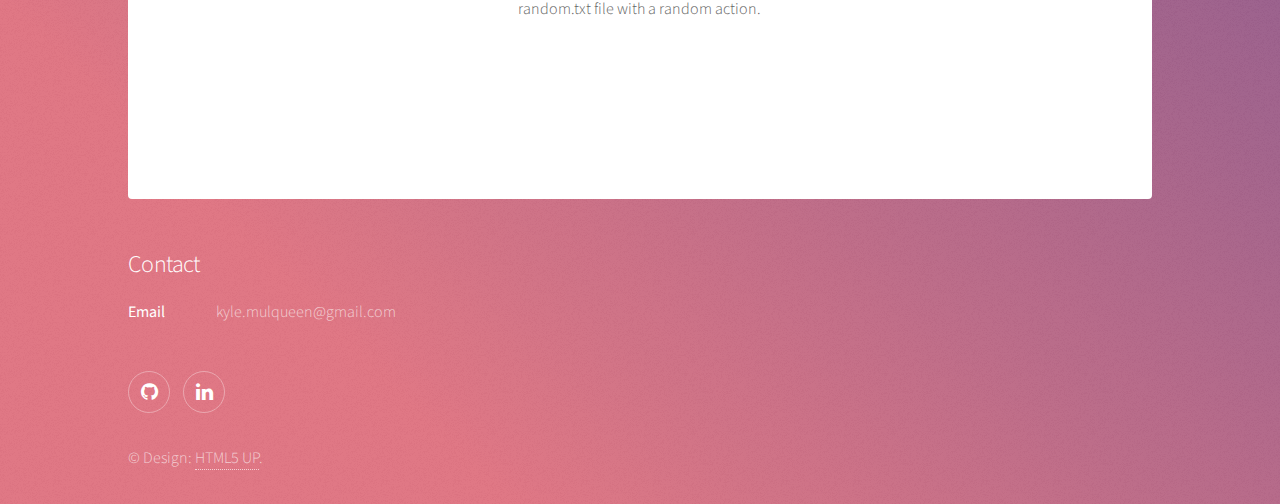
==== commit 90bacca0: "updated links." ====
--- a/index.html
+++ b/index.html
@@ -31,7 +31,7 @@
           <li><a href="#intro" class="active">About Me</a></li>
           <li><a href="#first">Projects</a></li>
           <li><a href="#footer">Contact</a></li>
-          <li><a href="#">Resume</a></li>
+  
 
         </ul>
       </nav>
@@ -51,7 +51,7 @@
                 Confident with MERN stack. Jazz training translates to increased
                 communication skills, ability to improvise, and think outside of
                 the box. Interested in applying skills to creatively benefit
-                communities.
+                communities and businesses.
               </p>
             </div>
             <span class="image"><img src="images/KyleNewPhotocrop-1.jpg" alt=""/></span>
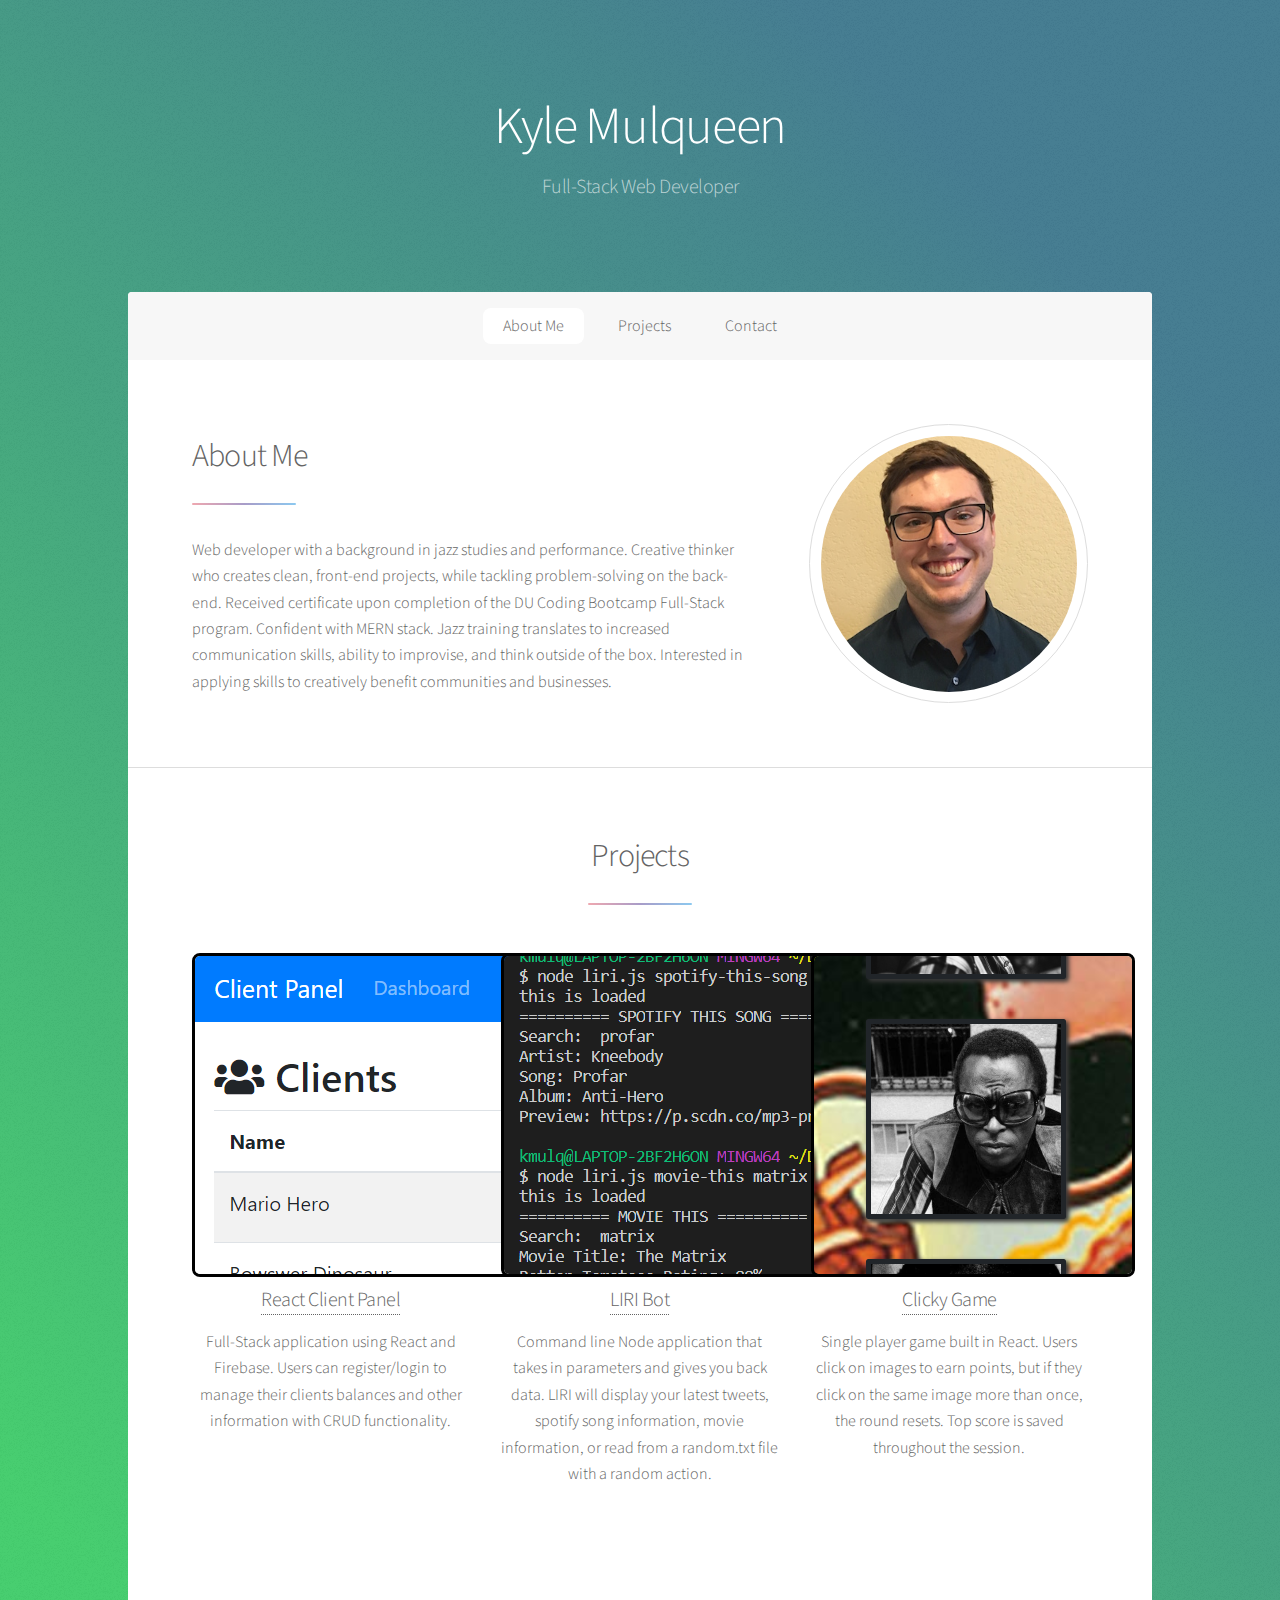
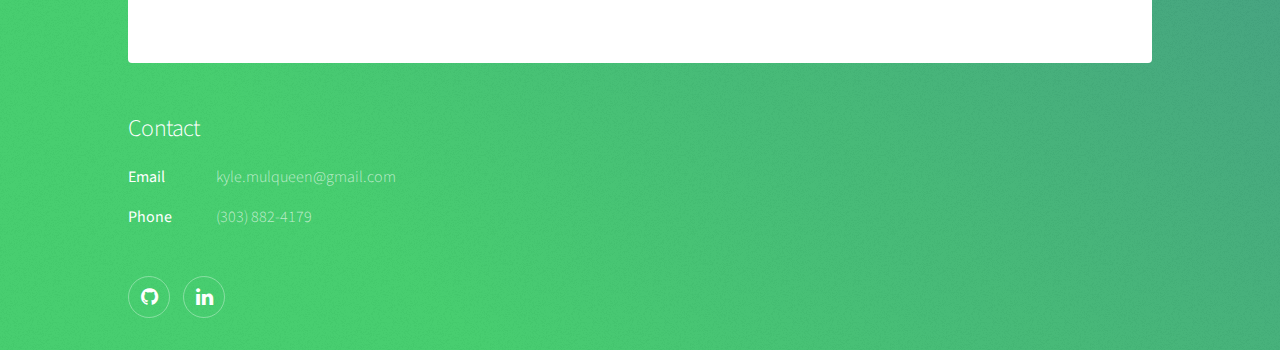
==== commit ad79e4db: "minor updates" ====
--- a/index.html
+++ b/index.html
@@ -20,7 +20,7 @@
     <div id="wrapper">
       <!-- Header -->
       <header id="header" class="alt">
-        <span class="logo"><img src="images/logo.svg" alt=""/></span>
+        
         <h1>Kyle Mulqueen</h1>
         <p>Full-Stack Web Developer</p>
       </header>
@@ -31,8 +31,6 @@
           <li><a href="#intro" class="active">About Me</a></li>
           <li><a href="#first">Projects</a></li>
           <li><a href="#footer">Contact</a></li>
-  
-
         </ul>
       </nav>
 
@@ -67,9 +65,9 @@
 			  <!-- <h3>React Client Panel</h3> -->
 			  <h3><a href="./React-Client-Panel.html">React Client Panel</a></h3>
               <p>
-                Client managing application using React and Firebase. Users can
+                Full-Stack application using React and Firebase. Users can
                 register/login to manage their clients balances and other
-                information.
+                information with CRUD functionality.
               </p>
               
             </li>
@@ -77,8 +75,7 @@
 				<span class="image"><img src="images/liri small.png" alt="LIRI Bot" style="border: black solid;"></span>
               <h3><a href="./LIRI-Bot.html">LIRI Bot</a></h3>
               <p>
-                LIRI is a Language Interpretation and Recognition Interface.
-                Command line node app that takes in parameters and gives you
+                Command line Node application that takes in parameters and gives you
                 back data. LIRI will display your latest tweets, spotify song
                 information, movie information, or read from a random.txt file
                 with a random action.
@@ -89,7 +86,7 @@
 				<span class="image"><img src="images/clicky-game small.png" alt="Miles Davis Clicky Game" style="border: black solid;"></span>
               <h3><a href="./Clicky-Game.html">Clicky Game</a></h3>
               <p>
-                Users click on images to earn points, but if they click on the same image more than once, the round resets. Top score is saved throughout the session.
+                Single player game built in React. Users click on images to earn points, but if they click on the same image more than once, the round resets. Top score is saved throughout the session.
               </p>
 
             </li>
@@ -119,6 +116,8 @@
 			<dl class="alt">
 			  <dt>Email</dt>
 			  <dd>kyle.mulqueen@gmail.com</dd>
+			  <dt>Phone</dt>
+			  <dd>(303) 882-4179</dd>
 			</dl>
 			<ul class="icons">
 			  <li>
@@ -133,9 +132,6 @@
 			  </li>
 			</ul>
 		  </section>
-		  <p class="copyright">
-			&copy; Design: <a href="https://html5up.net">HTML5 UP</a>.
-		  </p>
 		</footer>
 
     <!-- Scripts -->
--- a/assets/css/main.css
+++ b/assets/css/main.css
@@ -7,3758 +7,3844 @@
 	Free for personal and commercial use under the CCA 3.0 license (html5up.net/license)
 */
 
-html, body, div, span, applet, object,
-iframe, h1, h2, h3, h4, h5, h6, p, blockquote,
-pre, a, abbr, acronym, address, big, cite,
-code, del, dfn, em, img, ins, kbd, q, s, samp,
-small, strike, strong, sub, sup, tt, var, b,
-u, i, center, dl, dt, dd, ol, ul, li, fieldset,
-form, label, legend, table, caption, tbody,
-tfoot, thead, tr, th, td, article, aside,
-canvas, details, embed, figure, figcaption,
-footer, header, hgroup, menu, nav, output, ruby,
-section, summary, time, mark, audio, video {
-	margin: 0;
-	padding: 0;
-	border: 0;
-	font-size: 100%;
-	font: inherit;
-	vertical-align: baseline;}
-
-article, aside, details, figcaption, figure,
-footer, header, hgroup, menu, nav, section {
-	display: block;}
+html,
+body,
+div,
+span,
+applet,
+object,
+iframe,
+h1,
+h2,
+h3,
+h4,
+h5,
+h6,
+p,
+blockquote,
+pre,
+a,
+abbr,
+acronym,
+address,
+big,
+cite,
+code,
+del,
+dfn,
+em,
+img,
+ins,
+kbd,
+q,
+s,
+samp,
+small,
+strike,
+strong,
+sub,
+sup,
+tt,
+var,
+b,
+u,
+i,
+center,
+dl,
+dt,
+dd,
+ol,
+ul,
+li,
+fieldset,
+form,
+label,
+legend,
+table,
+caption,
+tbody,
+tfoot,
+thead,
+tr,
+th,
+td,
+article,
+aside,
+canvas,
+details,
+embed,
+figure,
+figcaption,
+footer,
+header,
+hgroup,
+menu,
+nav,
+output,
+ruby,
+section,
+summary,
+time,
+mark,
+audio,
+video {
+  margin: 0;
+  padding: 0;
+  border: 0;
+  font-size: 100%;
+  font: inherit;
+  vertical-align: baseline;
+}
+
+article,
+aside,
+details,
+figcaption,
+figure,
+footer,
+header,
+hgroup,
+menu,
+nav,
+section {
+  display: block;
+}
 
 body {
-	line-height: 1;
-}
-
-ol, ul {
-	list-style: none;
-}
-
-blockquote, q {
-	quotes: none;
-}
-
-	blockquote:before, blockquote:after, q:before, q:after {
-		content: '';
-		content: none;
-	}
+  line-height: 1;
+}
+
+ol,
+ul {
+  list-style: none;
+}
+
+blockquote,
+q {
+  quotes: none;
+}
+
+blockquote:before,
+blockquote:after,
+q:before,
+q:after {
+  content: "";
+  content: none;
+}
 
 table {
-	border-collapse: collapse;
-	border-spacing: 0;
+  border-collapse: collapse;
+  border-spacing: 0;
 }
 
 body {
-	-webkit-text-size-adjust: none;
+  -webkit-text-size-adjust: none;
 }
 
 mark {
-	background-color: transparent;
-	color: inherit;
+  background-color: transparent;
+  color: inherit;
 }
 
 input::-moz-focus-inner {
-	border: 0;
-	padding: 0;
-}
-
-input, select, textarea {
-	-moz-appearance: none;
-	-webkit-appearance: none;
-	-ms-appearance: none;
-	appearance: none;
+  border: 0;
+  padding: 0;
+}
+
+input,
+select,
+textarea {
+  -moz-appearance: none;
+  -webkit-appearance: none;
+  -ms-appearance: none;
+  appearance: none;
 }
 
 /* Basic */
 
-	@-ms-viewport {
-		width: device-width;
-	}
-
-	body {
-		-ms-overflow-style: scrollbar;
-	}
-
-	@media screen and (max-width: 480px) {
-
-		html, body {
-			min-width: 320px;
-		}
-
-	}
-
-	html {
-		box-sizing: border-box;
-	}
-
-	*, *:before, *:after {
-		box-sizing: inherit;
-	}
-
-	body {
-		background-color: #935d8c;
-		background-image: url("images/overlay.png"), -moz-linear-gradient(45deg, #e37682 15%, #5f4d93 85%);
-		background-image: url("images/overlay.png"), -webkit-linear-gradient(45deg, #e37682 15%, #5f4d93 85%);
-		background-image: url("images/overlay.png"), -ms-linear-gradient(45deg, #e37682 15%, #5f4d93 85%);
-		background-image: url("images/overlay.png"), linear-gradient(45deg, #e37682 15%, #5f4d93 85%);
-	}
-
-		body.is-preload *, body.is-preload *:before, body.is-preload *:after {
-			-moz-animation: none !important;
-			-webkit-animation: none !important;
-			-ms-animation: none !important;
-			animation: none !important;
-			-moz-transition: none !important;
-			-webkit-transition: none !important;
-			-ms-transition: none !important;
-			transition: none !important;
-		}
+@-ms-viewport {
+  width: device-width;
+}
+
+body {
+  -ms-overflow-style: scrollbar;
+}
+
+@media screen and (max-width: 480px) {
+  html,
+  body {
+    min-width: 320px;
+  }
+}
+
+html {
+  box-sizing: border-box;
+}
+
+*,
+*:before,
+*:after {
+  box-sizing: inherit;
+}
+
+body {
+  background-color: #935d8c;
+  /* background-image: url("images/overlay.png"), -moz-linear-gradient(45deg, #437C90 15%, #ABCC70 85%);
+		background-image: url("images/overlay.png"), -webkit-linear-gradient(45deg, #437C90 15%, #ABCC70 85%);
+		background-image: url("images/overlay.png"), -ms-linear-gradient(45deg, #437C90 15%, #ABCC70 85%);
+		background-image: url("images/overlay.png"), linear-gradient(45deg, #437C90 15%, #ABCC70 85%); */
+
+  background-image: url("images/overlay.png"),
+    -moz-linear-gradient(45deg, #44CF6C 15%, #437c90 85%);
+  background-image: url("images/overlay.png"),
+    -webkit-linear-gradient(45deg, #44CF6C 15%, #437c90 85%);
+  background-image: url("images/overlay.png"),
+    -ms-linear-gradient(45deg, #44CF6C 15%, #437c90 85%);
+  background-image: url("images/overlay.png"),
+    linear-gradient(45deg, #44CF6C 15%, #437c90 85%);
+}
+
+body.is-preload *,
+body.is-preload *:before,
+body.is-preload *:after {
+  -moz-animation: none !important;
+  -webkit-animation: none !important;
+  -ms-animation: none !important;
+  animation: none !important;
+  -moz-transition: none !important;
+  -webkit-transition: none !important;
+  -ms-transition: none !important;
+  transition: none !important;
+}
 
 /* Type */
 
-	body {
-		background-color: #935d8c;
-		color: rgba(255, 255, 255, 0.65);
-	}
-
-	body, input, select, textarea {
-		font-family: "Source Sans Pro", Helvetica, sans-serif;
-		font-size: 17pt;
-		font-weight: 300;
-		line-height: 1.65;
-	}
-
-		@media screen and (max-width: 1680px) {
-
-			body, input, select, textarea {
-				font-size: 14pt;
-			}
-
-		}
-
-		@media screen and (max-width: 1280px) {
-
-			body, input, select, textarea {
-				font-size: 12pt;
-			}
-
-		}
-
-		@media screen and (max-width: 360px) {
-
-			body, input, select, textarea {
-				font-size: 11pt;
-			}
-
-		}
-
-	a {
-		-moz-transition: color 0.2s ease, border-bottom 0.2s ease;
-		-webkit-transition: color 0.2s ease, border-bottom 0.2s ease;
-		-ms-transition: color 0.2s ease, border-bottom 0.2s ease;
-		transition: color 0.2s ease, border-bottom 0.2s ease;
-		text-decoration: none;
-		border-bottom: dotted 1px;
-		color: inherit;
-	}
-
-		a:hover {
-			border-bottom-color: transparent;
-		}
-
-	strong, b {
-		font-weight: 400;
-	}
-
-	em, i {
-		font-style: italic;
-	}
-
-	p {
-		margin: 0 0 2em 0;
-	}
-
-		p.content {
-			-moz-columns: 20em 2;
-			-webkit-columns: 20em 2;
-			-ms-columns: 20em 2;
-			columns: 20em 2;
-			-moz-column-gap: 2em;
-			-webkit-column-gap: 2em;
-			-ms-column-gap: 2em;
-			column-gap: 2em;
-			text-align: justify;
-		}
-
-	h1, h2, h3, h4, h5, h6 {
-		font-weight: 300;
-		line-height: 1.5;
-		margin: 0 0 0.7em 0;
-		letter-spacing: -0.025em;
-	}
-
-		h1 a, h2 a, h3 a, h4 a, h5 a, h6 a {
-			color: inherit;
-			text-decoration: none;
-		}
-
-	h1 {
-		font-size: 2.5em;
-		line-height: 1.2;
-	}
-
-	h2 {
-		font-size: 1.5em;
-	}
-
-	h3 {
-		font-size: 1.25em;
-	}
-
-	h4 {
-		font-size: 1.1em;
-	}
-
-	h5 {
-		font-size: 0.9em;
-	}
-
-	h6 {
-		font-size: 0.7em;
-	}
-
-	@media screen and (max-width: 736px) {
-
-		h1 {
-			font-size: 2em;
-		}
-
-	}
-
-	sub {
-		font-size: 0.8em;
-		position: relative;
-		top: 0.5em;
-	}
-
-	sup {
-		font-size: 0.8em;
-		position: relative;
-		top: -0.5em;
-	}
-
-	blockquote {
-		border-left: solid 4px;
-		font-style: italic;
-		margin: 0 0 2em 0;
-		padding: 0.5em 0 0.5em 2em;
-	}
-
-	code {
-		border-radius: 8px;
-		border: solid 1px;
-		font-family: "Courier New", monospace;
-		font-size: 0.9em;
-		margin: 0 0.25em;
-		padding: 0.25em 0.65em;
-	}
-
-	pre {
-		-webkit-overflow-scrolling: touch;
-		font-family: "Courier New", monospace;
-		font-size: 0.9em;
-		margin: 0 0 2em 0;
-	}
-
-		pre code {
-			display: block;
-			line-height: 1.75;
-			padding: 1em 1.5em;
-			overflow-x: auto;
-		}
-
-	hr {
-		border: 0;
-		border-bottom: solid 1px;
-		margin: 2em 0;
-	}
-
-		hr.major {
-			margin: 3em 0;
-		}
-
-	.align-left {
-		text-align: left;
-	}
-
-	.align-center {
-		text-align: center;
-	}
-
-	.align-right {
-		text-align: right;
-	}
-
-	input, select, textarea {
-		color: #ffffff;
-	}
-
-	a:hover {
-		color: #ffffff;
-	}
-
-	strong, b {
-		color: #ffffff;
-	}
-
-	h1, h2, h3, h4, h5, h6 {
-		color: #ffffff;
-	}
-
-	blockquote {
-		border-left-color: rgba(255, 255, 255, 0.35);
-	}
-
-	code {
-		background: rgba(255, 255, 255, 0.075);
-		border-color: rgba(255, 255, 255, 0.35);
-	}
-
-	hr {
-		border-bottom-color: rgba(255, 255, 255, 0.35);
-	}
+body {
+  background-color: #935d8c;
+  color: rgba(255, 255, 255, 0.65);
+}
+
+body,
+input,
+select,
+textarea {
+  font-family: "Source Sans Pro", Helvetica, sans-serif;
+  font-size: 17pt;
+  font-weight: 300;
+  line-height: 1.65;
+}
+
+@media screen and (max-width: 1680px) {
+  body,
+  input,
+  select,
+  textarea {
+    font-size: 14pt;
+  }
+}
+
+@media screen and (max-width: 1280px) {
+  body,
+  input,
+  select,
+  textarea {
+    font-size: 12pt;
+  }
+}
+
+@media screen and (max-width: 360px) {
+  body,
+  input,
+  select,
+  textarea {
+    font-size: 11pt;
+  }
+}
+
+a {
+  -moz-transition: color 0.2s ease, border-bottom 0.2s ease;
+  -webkit-transition: color 0.2s ease, border-bottom 0.2s ease;
+  -ms-transition: color 0.2s ease, border-bottom 0.2s ease;
+  transition: color 0.2s ease, border-bottom 0.2s ease;
+  text-decoration: none;
+  border-bottom: dotted 1px;
+  color: inherit;
+}
+
+a:hover {
+  border-bottom-color: transparent;
+}
+
+strong,
+b {
+  font-weight: 400;
+}
+
+em,
+i {
+  font-style: italic;
+}
+
+p {
+  margin: 0 0 2em 0;
+}
+
+p.content {
+  -moz-columns: 20em 2;
+  -webkit-columns: 20em 2;
+  -ms-columns: 20em 2;
+  columns: 20em 2;
+  -moz-column-gap: 2em;
+  -webkit-column-gap: 2em;
+  -ms-column-gap: 2em;
+  column-gap: 2em;
+  text-align: justify;
+}
+
+h1,
+h2,
+h3,
+h4,
+h5,
+h6 {
+  font-weight: 300;
+  line-height: 1.5;
+  margin: 0 0 0.7em 0;
+  letter-spacing: -0.025em;
+}
+
+h1 a,
+h2 a,
+h3 a,
+h4 a,
+h5 a,
+h6 a {
+  color: inherit;
+  text-decoration: none;
+}
+
+h1 {
+  font-size: 2.5em;
+  line-height: 1.2;
+}
+
+h2 {
+  font-size: 1.5em;
+}
+
+h3 {
+  font-size: 1.25em;
+}
+
+h4 {
+  font-size: 1.1em;
+}
+
+h5 {
+  font-size: 0.9em;
+}
+
+h6 {
+  font-size: 0.7em;
+}
+
+@media screen and (max-width: 736px) {
+  h1 {
+    font-size: 2em;
+  }
+}
+
+sub {
+  font-size: 0.8em;
+  position: relative;
+  top: 0.5em;
+}
+
+sup {
+  font-size: 0.8em;
+  position: relative;
+  top: -0.5em;
+}
+
+blockquote {
+  border-left: solid 4px;
+  font-style: italic;
+  margin: 0 0 2em 0;
+  padding: 0.5em 0 0.5em 2em;
+}
+
+code {
+  border-radius: 8px;
+  border: solid 1px;
+  font-family: "Courier New", monospace;
+  font-size: 0.9em;
+  margin: 0 0.25em;
+  padding: 0.25em 0.65em;
+}
+
+pre {
+  -webkit-overflow-scrolling: touch;
+  font-family: "Courier New", monospace;
+  font-size: 0.9em;
+  margin: 0 0 2em 0;
+}
+
+pre code {
+  display: block;
+  line-height: 1.75;
+  padding: 1em 1.5em;
+  overflow-x: auto;
+}
+
+hr {
+  border: 0;
+  border-bottom: solid 1px;
+  margin: 2em 0;
+}
+
+hr.major {
+  margin: 3em 0;
+}
+
+.align-left {
+  text-align: left;
+}
+
+.align-center {
+  text-align: center;
+}
+
+.align-right {
+  text-align: right;
+}
+
+input,
+select,
+textarea {
+  color: #ffffff;
+}
+
+a:hover {
+  color: #ffffff;
+}
+
+strong,
+b {
+  color: #ffffff;
+}
+
+h1,
+h2,
+h3,
+h4,
+h5,
+h6 {
+  color: #ffffff;
+}
+
+blockquote {
+  border-left-color: rgba(255, 255, 255, 0.35);
+}
+
+code {
+  background: rgba(255, 255, 255, 0.075);
+  border-color: rgba(255, 255, 255, 0.35);
+}
+
+hr {
+  border-bottom-color: rgba(255, 255, 255, 0.35);
+}
 
 /* Row */
 
-	.row {
-		display: flex;
-		flex-wrap: wrap;
-		box-sizing: border-box;
-		align-items: stretch;
-	}
-
-		.row > * {
-			box-sizing: border-box;
-		}
-
-		.row.gtr-uniform > * > :last-child {
-			margin-bottom: 0;
-		}
-
-		.row.aln-left {
-			justify-content: flex-start;
-		}
-
-		.row.aln-center {
-			justify-content: center;
-		}
-
-		.row.aln-right {
-			justify-content: flex-end;
-		}
-
-		.row.aln-top {
-			align-items: flex-start;
-		}
-
-		.row.aln-middle {
-			align-items: center;
-		}
-
-		.row.aln-bottom {
-			align-items: flex-end;
-		}
-
-		.row > .imp {
-			order: -1;
-		}
-
-		.row > .col-1 {
-			width: 8.3333333333%;
-		}
-
-		.row > .off-1 {
-			margin-left: 8.3333333333%;
-		}
-
-		.row > .col-2 {
-			width: 16.6666666667%;
-		}
-
-		.row > .off-2 {
-			margin-left: 16.6666666667%;
-		}
-
-		.row > .col-3 {
-			width: 25%;
-		}
-
-		.row > .off-3 {
-			margin-left: 25%;
-		}
-
-		.row > .col-4 {
-			width: 33.3333333333%;
-		}
-
-		.row > .off-4 {
-			margin-left: 33.3333333333%;
-		}
-
-		.row > .col-5 {
-			width: 41.6666666667%;
-		}
-
-		.row > .off-5 {
-			margin-left: 41.6666666667%;
-		}
-
-		.row > .col-6 {
-			width: 50%;
-		}
-
-		.row > .off-6 {
-			margin-left: 50%;
-		}
-
-		.row > .col-7 {
-			width: 58.3333333333%;
-		}
-
-		.row > .off-7 {
-			margin-left: 58.3333333333%;
-		}
-
-		.row > .col-8 {
-			width: 66.6666666667%;
-		}
-
-		.row > .off-8 {
-			margin-left: 66.6666666667%;
-		}
-
-		.row > .col-9 {
-			width: 75%;
-		}
-
-		.row > .off-9 {
-			margin-left: 75%;
-		}
-
-		.row > .col-10 {
-			width: 83.3333333333%;
-		}
-
-		.row > .off-10 {
-			margin-left: 83.3333333333%;
-		}
-
-		.row > .col-11 {
-			width: 91.6666666667%;
-		}
-
-		.row > .off-11 {
-			margin-left: 91.6666666667%;
-		}
-
-		.row > .col-12 {
-			width: 100%;
-		}
-
-		.row > .off-12 {
-			margin-left: 100%;
-		}
-
-		.row.gtr-0 {
-			margin-top: 0;
-			margin-left: 0em;
-		}
-
-			.row.gtr-0 > * {
-				padding: 0 0 0 0em;
-			}
-
-			.row.gtr-0.gtr-uniform {
-				margin-top: 0em;
-			}
-
-				.row.gtr-0.gtr-uniform > * {
-					padding-top: 0em;
-				}
-
-		.row.gtr-25 {
-			margin-top: 0;
-			margin-left: -0.375em;
-		}
-
-			.row.gtr-25 > * {
-				padding: 0 0 0 0.375em;
-			}
-
-			.row.gtr-25.gtr-uniform {
-				margin-top: -0.375em;
-			}
-
-				.row.gtr-25.gtr-uniform > * {
-					padding-top: 0.375em;
-				}
-
-		.row.gtr-50 {
-			margin-top: 0;
-			margin-left: -0.75em;
-		}
-
-			.row.gtr-50 > * {
-				padding: 0 0 0 0.75em;
-			}
-
-			.row.gtr-50.gtr-uniform {
-				margin-top: -0.75em;
-			}
-
-				.row.gtr-50.gtr-uniform > * {
-					padding-top: 0.75em;
-				}
-
-		.row {
-			margin-top: 0;
-			margin-left: -1.5em;
-		}
-
-			.row > * {
-				padding: 0 0 0 1.5em;
-			}
-
-			.row.gtr-uniform {
-				margin-top: -1.5em;
-			}
-
-				.row.gtr-uniform > * {
-					padding-top: 1.5em;
-				}
-
-		.row.gtr-150 {
-			margin-top: 0;
-			margin-left: -2.25em;
-		}
-
-			.row.gtr-150 > * {
-				padding: 0 0 0 2.25em;
-			}
-
-			.row.gtr-150.gtr-uniform {
-				margin-top: -2.25em;
-			}
-
-				.row.gtr-150.gtr-uniform > * {
-					padding-top: 2.25em;
-				}
-
-		.row.gtr-200 {
-			margin-top: 0;
-			margin-left: -3em;
-		}
-
-			.row.gtr-200 > * {
-				padding: 0 0 0 3em;
-			}
-
-			.row.gtr-200.gtr-uniform {
-				margin-top: -3em;
-			}
-
-				.row.gtr-200.gtr-uniform > * {
-					padding-top: 3em;
-				}
-
-		@media screen and (max-width: 1680px) {
-
-			.row {
-				display: flex;
-				flex-wrap: wrap;
-				box-sizing: border-box;
-				align-items: stretch;
-			}
-
-				.row > * {
-					box-sizing: border-box;
-				}
-
-				.row.gtr-uniform > * > :last-child {
-					margin-bottom: 0;
-				}
-
-				.row.aln-left {
-					justify-content: flex-start;
-				}
-
-				.row.aln-center {
-					justify-content: center;
-				}
-
-				.row.aln-right {
-					justify-content: flex-end;
-				}
-
-				.row.aln-top {
-					align-items: flex-start;
-				}
-
-				.row.aln-middle {
-					align-items: center;
-				}
-
-				.row.aln-bottom {
-					align-items: flex-end;
-				}
-
-				.row > .imp-xlarge {
-					order: -1;
-				}
-
-				.row > .col-1-xlarge {
-					width: 8.3333333333%;
-				}
-
-				.row > .off-1-xlarge {
-					margin-left: 8.3333333333%;
-				}
-
-				.row > .col-2-xlarge {
-					width: 16.6666666667%;
-				}
-
-				.row > .off-2-xlarge {
-					margin-left: 16.6666666667%;
-				}
-
-				.row > .col-3-xlarge {
-					width: 25%;
-				}
-
-				.row > .off-3-xlarge {
-					margin-left: 25%;
-				}
-
-				.row > .col-4-xlarge {
-					width: 33.3333333333%;
-				}
-
-				.row > .off-4-xlarge {
-					margin-left: 33.3333333333%;
-				}
-
-				.row > .col-5-xlarge {
-					width: 41.6666666667%;
-				}
-
-				.row > .off-5-xlarge {
-					margin-left: 41.6666666667%;
-				}
-
-				.row > .col-6-xlarge {
-					width: 50%;
-				}
-
-				.row > .off-6-xlarge {
-					margin-left: 50%;
-				}
-
-				.row > .col-7-xlarge {
-					width: 58.3333333333%;
-				}
-
-				.row > .off-7-xlarge {
-					margin-left: 58.3333333333%;
-				}
-
-				.row > .col-8-xlarge {
-					width: 66.6666666667%;
-				}
-
-				.row > .off-8-xlarge {
-					margin-left: 66.6666666667%;
-				}
-
-				.row > .col-9-xlarge {
-					width: 75%;
-				}
-
-				.row > .off-9-xlarge {
-					margin-left: 75%;
-				}
-
-				.row > .col-10-xlarge {
-					width: 83.3333333333%;
-				}
-
-				.row > .off-10-xlarge {
-					margin-left: 83.3333333333%;
-				}
-
-				.row > .col-11-xlarge {
-					width: 91.6666666667%;
-				}
-
-				.row > .off-11-xlarge {
-					margin-left: 91.6666666667%;
-				}
-
-				.row > .col-12-xlarge {
-					width: 100%;
-				}
-
-				.row > .off-12-xlarge {
-					margin-left: 100%;
-				}
-
-				.row.gtr-0 {
-					margin-top: 0;
-					margin-left: 0em;
-				}
-
-					.row.gtr-0 > * {
-						padding: 0 0 0 0em;
-					}
-
-					.row.gtr-0.gtr-uniform {
-						margin-top: 0em;
-					}
-
-						.row.gtr-0.gtr-uniform > * {
-							padding-top: 0em;
-						}
-
-				.row.gtr-25 {
-					margin-top: 0;
-					margin-left: -0.375em;
-				}
-
-					.row.gtr-25 > * {
-						padding: 0 0 0 0.375em;
-					}
-
-					.row.gtr-25.gtr-uniform {
-						margin-top: -0.375em;
-					}
-
-						.row.gtr-25.gtr-uniform > * {
-							padding-top: 0.375em;
-						}
-
-				.row.gtr-50 {
-					margin-top: 0;
-					margin-left: -0.75em;
-				}
-
-					.row.gtr-50 > * {
-						padding: 0 0 0 0.75em;
-					}
-
-					.row.gtr-50.gtr-uniform {
-						margin-top: -0.75em;
-					}
-
-						.row.gtr-50.gtr-uniform > * {
-							padding-top: 0.75em;
-						}
-
-				.row {
-					margin-top: 0;
-					margin-left: -1.5em;
-				}
-
-					.row > * {
-						padding: 0 0 0 1.5em;
-					}
-
-					.row.gtr-uniform {
-						margin-top: -1.5em;
-					}
-
-						.row.gtr-uniform > * {
-							padding-top: 1.5em;
-						}
-
-				.row.gtr-150 {
-					margin-top: 0;
-					margin-left: -2.25em;
-				}
-
-					.row.gtr-150 > * {
-						padding: 0 0 0 2.25em;
-					}
-
-					.row.gtr-150.gtr-uniform {
-						margin-top: -2.25em;
-					}
-
-						.row.gtr-150.gtr-uniform > * {
-							padding-top: 2.25em;
-						}
-
-				.row.gtr-200 {
-					margin-top: 0;
-					margin-left: -3em;
-				}
-
-					.row.gtr-200 > * {
-						padding: 0 0 0 3em;
-					}
-
-					.row.gtr-200.gtr-uniform {
-						margin-top: -3em;
-					}
-
-						.row.gtr-200.gtr-uniform > * {
-							padding-top: 3em;
-						}
-
-		}
-
-		@media screen and (max-width: 1280px) {
-
-			.row {
-				display: flex;
-				flex-wrap: wrap;
-				box-sizing: border-box;
-				align-items: stretch;
-			}
-
-				.row > * {
-					box-sizing: border-box;
-				}
-
-				.row.gtr-uniform > * > :last-child {
-					margin-bottom: 0;
-				}
-
-				.row.aln-left {
-					justify-content: flex-start;
-				}
-
-				.row.aln-center {
-					justify-content: center;
-				}
-
-				.row.aln-right {
-					justify-content: flex-end;
-				}
-
-				.row.aln-top {
-					align-items: flex-start;
-				}
-
-				.row.aln-middle {
-					align-items: center;
-				}
-
-				.row.aln-bottom {
-					align-items: flex-end;
-				}
-
-				.row > .imp-large {
-					order: -1;
-				}
-
-				.row > .col-1-large {
-					width: 8.3333333333%;
-				}
-
-				.row > .off-1-large {
-					margin-left: 8.3333333333%;
-				}
-
-				.row > .col-2-large {
-					width: 16.6666666667%;
-				}
-
-				.row > .off-2-large {
-					margin-left: 16.6666666667%;
-				}
-
-				.row > .col-3-large {
-					width: 25%;
-				}
-
-				.row > .off-3-large {
-					margin-left: 25%;
-				}
-
-				.row > .col-4-large {
-					width: 33.3333333333%;
-				}
-
-				.row > .off-4-large {
-					margin-left: 33.3333333333%;
-				}
-
-				.row > .col-5-large {
-					width: 41.6666666667%;
-				}
-
-				.row > .off-5-large {
-					margin-left: 41.6666666667%;
-				}
-
-				.row > .col-6-large {
-					width: 50%;
-				}
-
-				.row > .off-6-large {
-					margin-left: 50%;
-				}
-
-				.row > .col-7-large {
-					width: 58.3333333333%;
-				}
-
-				.row > .off-7-large {
-					margin-left: 58.3333333333%;
-				}
-
-				.row > .col-8-large {
-					width: 66.6666666667%;
-				}
-
-				.row > .off-8-large {
-					margin-left: 66.6666666667%;
-				}
-
-				.row > .col-9-large {
-					width: 75%;
-				}
-
-				.row > .off-9-large {
-					margin-left: 75%;
-				}
-
-				.row > .col-10-large {
-					width: 83.3333333333%;
-				}
-
-				.row > .off-10-large {
-					margin-left: 83.3333333333%;
-				}
-
-				.row > .col-11-large {
-					width: 91.6666666667%;
-				}
-
-				.row > .off-11-large {
-					margin-left: 91.6666666667%;
-				}
-
-				.row > .col-12-large {
-					width: 100%;
-				}
-
-				.row > .off-12-large {
-					margin-left: 100%;
-				}
-
-				.row.gtr-0 {
-					margin-top: 0;
-					margin-left: 0em;
-				}
-
-					.row.gtr-0 > * {
-						padding: 0 0 0 0em;
-					}
-
-					.row.gtr-0.gtr-uniform {
-						margin-top: 0em;
-					}
-
-						.row.gtr-0.gtr-uniform > * {
-							padding-top: 0em;
-						}
-
-				.row.gtr-25 {
-					margin-top: 0;
-					margin-left: -0.375em;
-				}
-
-					.row.gtr-25 > * {
-						padding: 0 0 0 0.375em;
-					}
-
-					.row.gtr-25.gtr-uniform {
-						margin-top: -0.375em;
-					}
-
-						.row.gtr-25.gtr-uniform > * {
-							padding-top: 0.375em;
-						}
-
-				.row.gtr-50 {
-					margin-top: 0;
-					margin-left: -0.75em;
-				}
-
-					.row.gtr-50 > * {
-						padding: 0 0 0 0.75em;
-					}
-
-					.row.gtr-50.gtr-uniform {
-						margin-top: -0.75em;
-					}
-
-						.row.gtr-50.gtr-uniform > * {
-							padding-top: 0.75em;
-						}
-
-				.row {
-					margin-top: 0;
-					margin-left: -1.5em;
-				}
-
-					.row > * {
-						padding: 0 0 0 1.5em;
-					}
-
-					.row.gtr-uniform {
-						margin-top: -1.5em;
-					}
-
-						.row.gtr-uniform > * {
-							padding-top: 1.5em;
-						}
-
-				.row.gtr-150 {
-					margin-top: 0;
-					margin-left: -2.25em;
-				}
-
-					.row.gtr-150 > * {
-						padding: 0 0 0 2.25em;
-					}
-
-					.row.gtr-150.gtr-uniform {
-						margin-top: -2.25em;
-					}
-
-						.row.gtr-150.gtr-uniform > * {
-							padding-top: 2.25em;
-						}
-
-				.row.gtr-200 {
-					margin-top: 0;
-					margin-left: -3em;
-				}
-
-					.row.gtr-200 > * {
-						padding: 0 0 0 3em;
-					}
-
-					.row.gtr-200.gtr-uniform {
-						margin-top: -3em;
-					}
-
-						.row.gtr-200.gtr-uniform > * {
-							padding-top: 3em;
-						}
-
-		}
-
-		@media screen and (max-width: 980px) {
-
-			.row {
-				display: flex;
-				flex-wrap: wrap;
-				box-sizing: border-box;
-				align-items: stretch;
-			}
-
-				.row > * {
-					box-sizing: border-box;
-				}
-
-				.row.gtr-uniform > * > :last-child {
-					margin-bottom: 0;
-				}
-
-				.row.aln-left {
-					justify-content: flex-start;
-				}
-
-				.row.aln-center {
-					justify-content: center;
-				}
-
-				.row.aln-right {
-					justify-content: flex-end;
-				}
-
-				.row.aln-top {
-					align-items: flex-start;
-				}
-
-				.row.aln-middle {
-					align-items: center;
-				}
-
-				.row.aln-bottom {
-					align-items: flex-end;
-				}
-
-				.row > .imp-medium {
-					order: -1;
-				}
-
-				.row > .col-1-medium {
-					width: 8.3333333333%;
-				}
-
-				.row > .off-1-medium {
-					margin-left: 8.3333333333%;
-				}
-
-				.row > .col-2-medium {
-					width: 16.6666666667%;
-				}
-
-				.row > .off-2-medium {
-					margin-left: 16.6666666667%;
-				}
-
-				.row > .col-3-medium {
-					width: 25%;
-				}
-
-				.row > .off-3-medium {
-					margin-left: 25%;
-				}
-
-				.row > .col-4-medium {
-					width: 33.3333333333%;
-				}
-
-				.row > .off-4-medium {
-					margin-left: 33.3333333333%;
-				}
-
-				.row > .col-5-medium {
-					width: 41.6666666667%;
-				}
-
-				.row > .off-5-medium {
-					margin-left: 41.6666666667%;
-				}
-
-				.row > .col-6-medium {
-					width: 50%;
-				}
-
-				.row > .off-6-medium {
-					margin-left: 50%;
-				}
-
-				.row > .col-7-medium {
-					width: 58.3333333333%;
-				}
-
-				.row > .off-7-medium {
-					margin-left: 58.3333333333%;
-				}
-
-				.row > .col-8-medium {
-					width: 66.6666666667%;
-				}
-
-				.row > .off-8-medium {
-					margin-left: 66.6666666667%;
-				}
-
-				.row > .col-9-medium {
-					width: 75%;
-				}
-
-				.row > .off-9-medium {
-					margin-left: 75%;
-				}
-
-				.row > .col-10-medium {
-					width: 83.3333333333%;
-				}
-
-				.row > .off-10-medium {
-					margin-left: 83.3333333333%;
-				}
-
-				.row > .col-11-medium {
-					width: 91.6666666667%;
-				}
-
-				.row > .off-11-medium {
-					margin-left: 91.6666666667%;
-				}
-
-				.row > .col-12-medium {
-					width: 100%;
-				}
-
-				.row > .off-12-medium {
-					margin-left: 100%;
-				}
-
-				.row.gtr-0 {
-					margin-top: 0;
-					margin-left: 0em;
-				}
-
-					.row.gtr-0 > * {
-						padding: 0 0 0 0em;
-					}
-
-					.row.gtr-0.gtr-uniform {
-						margin-top: 0em;
-					}
-
-						.row.gtr-0.gtr-uniform > * {
-							padding-top: 0em;
-						}
-
-				.row.gtr-25 {
-					margin-top: 0;
-					margin-left: -0.375em;
-				}
-
-					.row.gtr-25 > * {
-						padding: 0 0 0 0.375em;
-					}
-
-					.row.gtr-25.gtr-uniform {
-						margin-top: -0.375em;
-					}
-
-						.row.gtr-25.gtr-uniform > * {
-							padding-top: 0.375em;
-						}
-
-				.row.gtr-50 {
-					margin-top: 0;
-					margin-left: -0.75em;
-				}
-
-					.row.gtr-50 > * {
-						padding: 0 0 0 0.75em;
-					}
-
-					.row.gtr-50.gtr-uniform {
-						margin-top: -0.75em;
-					}
-
-						.row.gtr-50.gtr-uniform > * {
-							padding-top: 0.75em;
-						}
-
-				.row {
-					margin-top: 0;
-					margin-left: -1.5em;
-				}
-
-					.row > * {
-						padding: 0 0 0 1.5em;
-					}
-
-					.row.gtr-uniform {
-						margin-top: -1.5em;
-					}
-
-						.row.gtr-uniform > * {
-							padding-top: 1.5em;
-						}
-
-				.row.gtr-150 {
-					margin-top: 0;
-					margin-left: -2.25em;
-				}
-
-					.row.gtr-150 > * {
-						padding: 0 0 0 2.25em;
-					}
-
-					.row.gtr-150.gtr-uniform {
-						margin-top: -2.25em;
-					}
-
-						.row.gtr-150.gtr-uniform > * {
-							padding-top: 2.25em;
-						}
-
-				.row.gtr-200 {
-					margin-top: 0;
-					margin-left: -3em;
-				}
-
-					.row.gtr-200 > * {
-						padding: 0 0 0 3em;
-					}
-
-					.row.gtr-200.gtr-uniform {
-						margin-top: -3em;
-					}
-
-						.row.gtr-200.gtr-uniform > * {
-							padding-top: 3em;
-						}
-
-		}
-
-		@media screen and (max-width: 736px) {
-
-			.row {
-				display: flex;
-				flex-wrap: wrap;
-				box-sizing: border-box;
-				align-items: stretch;
-			}
-
-				.row > * {
-					box-sizing: border-box;
-				}
-
-				.row.gtr-uniform > * > :last-child {
-					margin-bottom: 0;
-				}
-
-				.row.aln-left {
-					justify-content: flex-start;
-				}
-
-				.row.aln-center {
-					justify-content: center;
-				}
-
-				.row.aln-right {
-					justify-content: flex-end;
-				}
-
-				.row.aln-top {
-					align-items: flex-start;
-				}
-
-				.row.aln-middle {
-					align-items: center;
-				}
-
-				.row.aln-bottom {
-					align-items: flex-end;
-				}
-
-				.row > .imp-small {
-					order: -1;
-				}
-
-				.row > .col-1-small {
-					width: 8.3333333333%;
-				}
-
-				.row > .off-1-small {
-					margin-left: 8.3333333333%;
-				}
-
-				.row > .col-2-small {
-					width: 16.6666666667%;
-				}
-
-				.row > .off-2-small {
-					margin-left: 16.6666666667%;
-				}
-
-				.row > .col-3-small {
-					width: 25%;
-				}
-
-				.row > .off-3-small {
-					margin-left: 25%;
-				}
-
-				.row > .col-4-small {
-					width: 33.3333333333%;
-				}
-
-				.row > .off-4-small {
-					margin-left: 33.3333333333%;
-				}
-
-				.row > .col-5-small {
-					width: 41.6666666667%;
-				}
-
-				.row > .off-5-small {
-					margin-left: 41.6666666667%;
-				}
-
-				.row > .col-6-small {
-					width: 50%;
-				}
-
-				.row > .off-6-small {
-					margin-left: 50%;
-				}
-
-				.row > .col-7-small {
-					width: 58.3333333333%;
-				}
-
-				.row > .off-7-small {
-					margin-left: 58.3333333333%;
-				}
-
-				.row > .col-8-small {
-					width: 66.6666666667%;
-				}
-
-				.row > .off-8-small {
-					margin-left: 66.6666666667%;
-				}
-
-				.row > .col-9-small {
-					width: 75%;
-				}
-
-				.row > .off-9-small {
-					margin-left: 75%;
-				}
-
-				.row > .col-10-small {
-					width: 83.3333333333%;
-				}
-
-				.row > .off-10-small {
-					margin-left: 83.3333333333%;
-				}
-
-				.row > .col-11-small {
-					width: 91.6666666667%;
-				}
-
-				.row > .off-11-small {
-					margin-left: 91.6666666667%;
-				}
-
-				.row > .col-12-small {
-					width: 100%;
-				}
-
-				.row > .off-12-small {
-					margin-left: 100%;
-				}
-
-				.row.gtr-0 {
-					margin-top: 0;
-					margin-left: 0em;
-				}
-
-					.row.gtr-0 > * {
-						padding: 0 0 0 0em;
-					}
-
-					.row.gtr-0.gtr-uniform {
-						margin-top: 0em;
-					}
-
-						.row.gtr-0.gtr-uniform > * {
-							padding-top: 0em;
-						}
-
-				.row.gtr-25 {
-					margin-top: 0;
-					margin-left: -0.25em;
-				}
-
-					.row.gtr-25 > * {
-						padding: 0 0 0 0.25em;
-					}
-
-					.row.gtr-25.gtr-uniform {
-						margin-top: -0.25em;
-					}
-
-						.row.gtr-25.gtr-uniform > * {
-							padding-top: 0.25em;
-						}
-
-				.row.gtr-50 {
-					margin-top: 0;
-					margin-left: -0.5em;
-				}
-
-					.row.gtr-50 > * {
-						padding: 0 0 0 0.5em;
-					}
-
-					.row.gtr-50.gtr-uniform {
-						margin-top: -0.5em;
-					}
-
-						.row.gtr-50.gtr-uniform > * {
-							padding-top: 0.5em;
-						}
-
-				.row {
-					margin-top: 0;
-					margin-left: -1em;
-				}
-
-					.row > * {
-						padding: 0 0 0 1em;
-					}
-
-					.row.gtr-uniform {
-						margin-top: -1em;
-					}
-
-						.row.gtr-uniform > * {
-							padding-top: 1em;
-						}
-
-				.row.gtr-150 {
-					margin-top: 0;
-					margin-left: -1.5em;
-				}
-
-					.row.gtr-150 > * {
-						padding: 0 0 0 1.5em;
-					}
-
-					.row.gtr-150.gtr-uniform {
-						margin-top: -1.5em;
-					}
-
-						.row.gtr-150.gtr-uniform > * {
-							padding-top: 1.5em;
-						}
-
-				.row.gtr-200 {
-					margin-top: 0;
-					margin-left: -2em;
-				}
-
-					.row.gtr-200 > * {
-						padding: 0 0 0 2em;
-					}
-
-					.row.gtr-200.gtr-uniform {
-						margin-top: -2em;
-					}
-
-						.row.gtr-200.gtr-uniform > * {
-							padding-top: 2em;
-						}
-
-		}
-
-		@media screen and (max-width: 480px) {
-
-			.row {
-				display: flex;
-				flex-wrap: wrap;
-				box-sizing: border-box;
-				align-items: stretch;
-			}
-
-				.row > * {
-					box-sizing: border-box;
-				}
-
-				.row.gtr-uniform > * > :last-child {
-					margin-bottom: 0;
-				}
-
-				.row.aln-left {
-					justify-content: flex-start;
-				}
-
-				.row.aln-center {
-					justify-content: center;
-				}
-
-				.row.aln-right {
-					justify-content: flex-end;
-				}
-
-				.row.aln-top {
-					align-items: flex-start;
-				}
-
-				.row.aln-middle {
-					align-items: center;
-				}
-
-				.row.aln-bottom {
-					align-items: flex-end;
-				}
-
-				.row > .imp-xsmall {
-					order: -1;
-				}
-
-				.row > .col-1-xsmall {
-					width: 8.3333333333%;
-				}
-
-				.row > .off-1-xsmall {
-					margin-left: 8.3333333333%;
-				}
-
-				.row > .col-2-xsmall {
-					width: 16.6666666667%;
-				}
-
-				.row > .off-2-xsmall {
-					margin-left: 16.6666666667%;
-				}
-
-				.row > .col-3-xsmall {
-					width: 25%;
-				}
-
-				.row > .off-3-xsmall {
-					margin-left: 25%;
-				}
-
-				.row > .col-4-xsmall {
-					width: 33.3333333333%;
-				}
-
-				.row > .off-4-xsmall {
-					margin-left: 33.3333333333%;
-				}
-
-				.row > .col-5-xsmall {
-					width: 41.6666666667%;
-				}
-
-				.row > .off-5-xsmall {
-					margin-left: 41.6666666667%;
-				}
-
-				.row > .col-6-xsmall {
-					width: 50%;
-				}
-
-				.row > .off-6-xsmall {
-					margin-left: 50%;
-				}
-
-				.row > .col-7-xsmall {
-					width: 58.3333333333%;
-				}
-
-				.row > .off-7-xsmall {
-					margin-left: 58.3333333333%;
-				}
-
-				.row > .col-8-xsmall {
-					width: 66.6666666667%;
-				}
-
-				.row > .off-8-xsmall {
-					margin-left: 66.6666666667%;
-				}
-
-				.row > .col-9-xsmall {
-					width: 75%;
-				}
-
-				.row > .off-9-xsmall {
-					margin-left: 75%;
-				}
-
-				.row > .col-10-xsmall {
-					width: 83.3333333333%;
-				}
-
-				.row > .off-10-xsmall {
-					margin-left: 83.3333333333%;
-				}
-
-				.row > .col-11-xsmall {
-					width: 91.6666666667%;
-				}
-
-				.row > .off-11-xsmall {
-					margin-left: 91.6666666667%;
-				}
-
-				.row > .col-12-xsmall {
-					width: 100%;
-				}
-
-				.row > .off-12-xsmall {
-					margin-left: 100%;
-				}
-
-				.row.gtr-0 {
-					margin-top: 0;
-					margin-left: 0em;
-				}
-
-					.row.gtr-0 > * {
-						padding: 0 0 0 0em;
-					}
-
-					.row.gtr-0.gtr-uniform {
-						margin-top: 0em;
-					}
-
-						.row.gtr-0.gtr-uniform > * {
-							padding-top: 0em;
-						}
-
-				.row.gtr-25 {
-					margin-top: 0;
-					margin-left: -0.3125em;
-				}
-
-					.row.gtr-25 > * {
-						padding: 0 0 0 0.3125em;
-					}
-
-					.row.gtr-25.gtr-uniform {
-						margin-top: -0.3125em;
-					}
-
-						.row.gtr-25.gtr-uniform > * {
-							padding-top: 0.3125em;
-						}
-
-				.row.gtr-50 {
-					margin-top: 0;
-					margin-left: -0.625em;
-				}
-
-					.row.gtr-50 > * {
-						padding: 0 0 0 0.625em;
-					}
-
-					.row.gtr-50.gtr-uniform {
-						margin-top: -0.625em;
-					}
-
-						.row.gtr-50.gtr-uniform > * {
-							padding-top: 0.625em;
-						}
-
-				.row {
-					margin-top: 0;
-					margin-left: -1.25em;
-				}
-
-					.row > * {
-						padding: 0 0 0 1.25em;
-					}
-
-					.row.gtr-uniform {
-						margin-top: -1.25em;
-					}
-
-						.row.gtr-uniform > * {
-							padding-top: 1.25em;
-						}
-
-				.row.gtr-150 {
-					margin-top: 0;
-					margin-left: -1.875em;
-				}
-
-					.row.gtr-150 > * {
-						padding: 0 0 0 1.875em;
-					}
-
-					.row.gtr-150.gtr-uniform {
-						margin-top: -1.875em;
-					}
-
-						.row.gtr-150.gtr-uniform > * {
-							padding-top: 1.875em;
-						}
-
-				.row.gtr-200 {
-					margin-top: 0;
-					margin-left: -2.5em;
-				}
-
-					.row.gtr-200 > * {
-						padding: 0 0 0 2.5em;
-					}
-
-					.row.gtr-200.gtr-uniform {
-						margin-top: -2.5em;
-					}
-
-						.row.gtr-200.gtr-uniform > * {
-							padding-top: 2.5em;
-						}
-
-		}
+.row {
+  display: flex;
+  flex-wrap: wrap;
+  box-sizing: border-box;
+  align-items: stretch;
+}
+
+.row > * {
+  box-sizing: border-box;
+}
+
+.row.gtr-uniform > * > :last-child {
+  margin-bottom: 0;
+}
+
+.row.aln-left {
+  justify-content: flex-start;
+}
+
+.row.aln-center {
+  justify-content: center;
+}
+
+.row.aln-right {
+  justify-content: flex-end;
+}
+
+.row.aln-top {
+  align-items: flex-start;
+}
+
+.row.aln-middle {
+  align-items: center;
+}
+
+.row.aln-bottom {
+  align-items: flex-end;
+}
+
+.row > .imp {
+  order: -1;
+}
+
+.row > .col-1 {
+  width: 8.3333333333%;
+}
+
+.row > .off-1 {
+  margin-left: 8.3333333333%;
+}
+
+.row > .col-2 {
+  width: 16.6666666667%;
+}
+
+.row > .off-2 {
+  margin-left: 16.6666666667%;
+}
+
+.row > .col-3 {
+  width: 25%;
+}
+
+.row > .off-3 {
+  margin-left: 25%;
+}
+
+.row > .col-4 {
+  width: 33.3333333333%;
+}
+
+.row > .off-4 {
+  margin-left: 33.3333333333%;
+}
+
+.row > .col-5 {
+  width: 41.6666666667%;
+}
+
+.row > .off-5 {
+  margin-left: 41.6666666667%;
+}
+
+.row > .col-6 {
+  width: 50%;
+}
+
+.row > .off-6 {
+  margin-left: 50%;
+}
+
+.row > .col-7 {
+  width: 58.3333333333%;
+}
+
+.row > .off-7 {
+  margin-left: 58.3333333333%;
+}
+
+.row > .col-8 {
+  width: 66.6666666667%;
+}
+
+.row > .off-8 {
+  margin-left: 66.6666666667%;
+}
+
+.row > .col-9 {
+  width: 75%;
+}
+
+.row > .off-9 {
+  margin-left: 75%;
+}
+
+.row > .col-10 {
+  width: 83.3333333333%;
+}
+
+.row > .off-10 {
+  margin-left: 83.3333333333%;
+}
+
+.row > .col-11 {
+  width: 91.6666666667%;
+}
+
+.row > .off-11 {
+  margin-left: 91.6666666667%;
+}
+
+.row > .col-12 {
+  width: 100%;
+}
+
+.row > .off-12 {
+  margin-left: 100%;
+}
+
+.row.gtr-0 {
+  margin-top: 0;
+  margin-left: 0em;
+}
+
+.row.gtr-0 > * {
+  padding: 0 0 0 0em;
+}
+
+.row.gtr-0.gtr-uniform {
+  margin-top: 0em;
+}
+
+.row.gtr-0.gtr-uniform > * {
+  padding-top: 0em;
+}
+
+.row.gtr-25 {
+  margin-top: 0;
+  margin-left: -0.375em;
+}
+
+.row.gtr-25 > * {
+  padding: 0 0 0 0.375em;
+}
+
+.row.gtr-25.gtr-uniform {
+  margin-top: -0.375em;
+}
+
+.row.gtr-25.gtr-uniform > * {
+  padding-top: 0.375em;
+}
+
+.row.gtr-50 {
+  margin-top: 0;
+  margin-left: -0.75em;
+}
+
+.row.gtr-50 > * {
+  padding: 0 0 0 0.75em;
+}
+
+.row.gtr-50.gtr-uniform {
+  margin-top: -0.75em;
+}
+
+.row.gtr-50.gtr-uniform > * {
+  padding-top: 0.75em;
+}
+
+.row {
+  margin-top: 0;
+  margin-left: -1.5em;
+}
+
+.row > * {
+  padding: 0 0 0 1.5em;
+}
+
+.row.gtr-uniform {
+  margin-top: -1.5em;
+}
+
+.row.gtr-uniform > * {
+  padding-top: 1.5em;
+}
+
+.row.gtr-150 {
+  margin-top: 0;
+  margin-left: -2.25em;
+}
+
+.row.gtr-150 > * {
+  padding: 0 0 0 2.25em;
+}
+
+.row.gtr-150.gtr-uniform {
+  margin-top: -2.25em;
+}
+
+.row.gtr-150.gtr-uniform > * {
+  padding-top: 2.25em;
+}
+
+.row.gtr-200 {
+  margin-top: 0;
+  margin-left: -3em;
+}
+
+.row.gtr-200 > * {
+  padding: 0 0 0 3em;
+}
+
+.row.gtr-200.gtr-uniform {
+  margin-top: -3em;
+}
+
+.row.gtr-200.gtr-uniform > * {
+  padding-top: 3em;
+}
+
+@media screen and (max-width: 1680px) {
+  .row {
+    display: flex;
+    flex-wrap: wrap;
+    box-sizing: border-box;
+    align-items: stretch;
+  }
+
+  .row > * {
+    box-sizing: border-box;
+  }
+
+  .row.gtr-uniform > * > :last-child {
+    margin-bottom: 0;
+  }
+
+  .row.aln-left {
+    justify-content: flex-start;
+  }
+
+  .row.aln-center {
+    justify-content: center;
+  }
+
+  .row.aln-right {
+    justify-content: flex-end;
+  }
+
+  .row.aln-top {
+    align-items: flex-start;
+  }
+
+  .row.aln-middle {
+    align-items: center;
+  }
+
+  .row.aln-bottom {
+    align-items: flex-end;
+  }
+
+  .row > .imp-xlarge {
+    order: -1;
+  }
+
+  .row > .col-1-xlarge {
+    width: 8.3333333333%;
+  }
+
+  .row > .off-1-xlarge {
+    margin-left: 8.3333333333%;
+  }
+
+  .row > .col-2-xlarge {
+    width: 16.6666666667%;
+  }
+
+  .row > .off-2-xlarge {
+    margin-left: 16.6666666667%;
+  }
+
+  .row > .col-3-xlarge {
+    width: 25%;
+  }
+
+  .row > .off-3-xlarge {
+    margin-left: 25%;
+  }
+
+  .row > .col-4-xlarge {
+    width: 33.3333333333%;
+  }
+
+  .row > .off-4-xlarge {
+    margin-left: 33.3333333333%;
+  }
+
+  .row > .col-5-xlarge {
+    width: 41.6666666667%;
+  }
+
+  .row > .off-5-xlarge {
+    margin-left: 41.6666666667%;
+  }
+
+  .row > .col-6-xlarge {
+    width: 50%;
+  }
+
+  .row > .off-6-xlarge {
+    margin-left: 50%;
+  }
+
+  .row > .col-7-xlarge {
+    width: 58.3333333333%;
+  }
+
+  .row > .off-7-xlarge {
+    margin-left: 58.3333333333%;
+  }
+
+  .row > .col-8-xlarge {
+    width: 66.6666666667%;
+  }
+
+  .row > .off-8-xlarge {
+    margin-left: 66.6666666667%;
+  }
+
+  .row > .col-9-xlarge {
+    width: 75%;
+  }
+
+  .row > .off-9-xlarge {
+    margin-left: 75%;
+  }
+
+  .row > .col-10-xlarge {
+    width: 83.3333333333%;
+  }
+
+  .row > .off-10-xlarge {
+    margin-left: 83.3333333333%;
+  }
+
+  .row > .col-11-xlarge {
+    width: 91.6666666667%;
+  }
+
+  .row > .off-11-xlarge {
+    margin-left: 91.6666666667%;
+  }
+
+  .row > .col-12-xlarge {
+    width: 100%;
+  }
+
+  .row > .off-12-xlarge {
+    margin-left: 100%;
+  }
+
+  .row.gtr-0 {
+    margin-top: 0;
+    margin-left: 0em;
+  }
+
+  .row.gtr-0 > * {
+    padding: 0 0 0 0em;
+  }
+
+  .row.gtr-0.gtr-uniform {
+    margin-top: 0em;
+  }
+
+  .row.gtr-0.gtr-uniform > * {
+    padding-top: 0em;
+  }
+
+  .row.gtr-25 {
+    margin-top: 0;
+    margin-left: -0.375em;
+  }
+
+  .row.gtr-25 > * {
+    padding: 0 0 0 0.375em;
+  }
+
+  .row.gtr-25.gtr-uniform {
+    margin-top: -0.375em;
+  }
+
+  .row.gtr-25.gtr-uniform > * {
+    padding-top: 0.375em;
+  }
+
+  .row.gtr-50 {
+    margin-top: 0;
+    margin-left: -0.75em;
+  }
+
+  .row.gtr-50 > * {
+    padding: 0 0 0 0.75em;
+  }
+
+  .row.gtr-50.gtr-uniform {
+    margin-top: -0.75em;
+  }
+
+  .row.gtr-50.gtr-uniform > * {
+    padding-top: 0.75em;
+  }
+
+  .row {
+    margin-top: 0;
+    margin-left: -1.5em;
+  }
+
+  .row > * {
+    padding: 0 0 0 1.5em;
+  }
+
+  .row.gtr-uniform {
+    margin-top: -1.5em;
+  }
+
+  .row.gtr-uniform > * {
+    padding-top: 1.5em;
+  }
+
+  .row.gtr-150 {
+    margin-top: 0;
+    margin-left: -2.25em;
+  }
+
+  .row.gtr-150 > * {
+    padding: 0 0 0 2.25em;
+  }
+
+  .row.gtr-150.gtr-uniform {
+    margin-top: -2.25em;
+  }
+
+  .row.gtr-150.gtr-uniform > * {
+    padding-top: 2.25em;
+  }
+
+  .row.gtr-200 {
+    margin-top: 0;
+    margin-left: -3em;
+  }
+
+  .row.gtr-200 > * {
+    padding: 0 0 0 3em;
+  }
+
+  .row.gtr-200.gtr-uniform {
+    margin-top: -3em;
+  }
+
+  .row.gtr-200.gtr-uniform > * {
+    padding-top: 3em;
+  }
+}
+
+@media screen and (max-width: 1280px) {
+  .row {
+    display: flex;
+    flex-wrap: wrap;
+    box-sizing: border-box;
+    align-items: stretch;
+  }
+
+  .row > * {
+    box-sizing: border-box;
+  }
+
+  .row.gtr-uniform > * > :last-child {
+    margin-bottom: 0;
+  }
+
+  .row.aln-left {
+    justify-content: flex-start;
+  }
+
+  .row.aln-center {
+    justify-content: center;
+  }
+
+  .row.aln-right {
+    justify-content: flex-end;
+  }
+
+  .row.aln-top {
+    align-items: flex-start;
+  }
+
+  .row.aln-middle {
+    align-items: center;
+  }
+
+  .row.aln-bottom {
+    align-items: flex-end;
+  }
+
+  .row > .imp-large {
+    order: -1;
+  }
+
+  .row > .col-1-large {
+    width: 8.3333333333%;
+  }
+
+  .row > .off-1-large {
+    margin-left: 8.3333333333%;
+  }
+
+  .row > .col-2-large {
+    width: 16.6666666667%;
+  }
+
+  .row > .off-2-large {
+    margin-left: 16.6666666667%;
+  }
+
+  .row > .col-3-large {
+    width: 25%;
+  }
+
+  .row > .off-3-large {
+    margin-left: 25%;
+  }
+
+  .row > .col-4-large {
+    width: 33.3333333333%;
+  }
+
+  .row > .off-4-large {
+    margin-left: 33.3333333333%;
+  }
+
+  .row > .col-5-large {
+    width: 41.6666666667%;
+  }
+
+  .row > .off-5-large {
+    margin-left: 41.6666666667%;
+  }
+
+  .row > .col-6-large {
+    width: 50%;
+  }
+
+  .row > .off-6-large {
+    margin-left: 50%;
+  }
+
+  .row > .col-7-large {
+    width: 58.3333333333%;
+  }
+
+  .row > .off-7-large {
+    margin-left: 58.3333333333%;
+  }
+
+  .row > .col-8-large {
+    width: 66.6666666667%;
+  }
+
+  .row > .off-8-large {
+    margin-left: 66.6666666667%;
+  }
+
+  .row > .col-9-large {
+    width: 75%;
+  }
+
+  .row > .off-9-large {
+    margin-left: 75%;
+  }
+
+  .row > .col-10-large {
+    width: 83.3333333333%;
+  }
+
+  .row > .off-10-large {
+    margin-left: 83.3333333333%;
+  }
+
+  .row > .col-11-large {
+    width: 91.6666666667%;
+  }
+
+  .row > .off-11-large {
+    margin-left: 91.6666666667%;
+  }
+
+  .row > .col-12-large {
+    width: 100%;
+  }
+
+  .row > .off-12-large {
+    margin-left: 100%;
+  }
+
+  .row.gtr-0 {
+    margin-top: 0;
+    margin-left: 0em;
+  }
+
+  .row.gtr-0 > * {
+    padding: 0 0 0 0em;
+  }
+
+  .row.gtr-0.gtr-uniform {
+    margin-top: 0em;
+  }
+
+  .row.gtr-0.gtr-uniform > * {
+    padding-top: 0em;
+  }
+
+  .row.gtr-25 {
+    margin-top: 0;
+    margin-left: -0.375em;
+  }
+
+  .row.gtr-25 > * {
+    padding: 0 0 0 0.375em;
+  }
+
+  .row.gtr-25.gtr-uniform {
+    margin-top: -0.375em;
+  }
+
+  .row.gtr-25.gtr-uniform > * {
+    padding-top: 0.375em;
+  }
+
+  .row.gtr-50 {
+    margin-top: 0;
+    margin-left: -0.75em;
+  }
+
+  .row.gtr-50 > * {
+    padding: 0 0 0 0.75em;
+  }
+
+  .row.gtr-50.gtr-uniform {
+    margin-top: -0.75em;
+  }
+
+  .row.gtr-50.gtr-uniform > * {
+    padding-top: 0.75em;
+  }
+
+  .row {
+    margin-top: 0;
+    margin-left: -1.5em;
+  }
+
+  .row > * {
+    padding: 0 0 0 1.5em;
+  }
+
+  .row.gtr-uniform {
+    margin-top: -1.5em;
+  }
+
+  .row.gtr-uniform > * {
+    padding-top: 1.5em;
+  }
+
+  .row.gtr-150 {
+    margin-top: 0;
+    margin-left: -2.25em;
+  }
+
+  .row.gtr-150 > * {
+    padding: 0 0 0 2.25em;
+  }
+
+  .row.gtr-150.gtr-uniform {
+    margin-top: -2.25em;
+  }
+
+  .row.gtr-150.gtr-uniform > * {
+    padding-top: 2.25em;
+  }
+
+  .row.gtr-200 {
+    margin-top: 0;
+    margin-left: -3em;
+  }
+
+  .row.gtr-200 > * {
+    padding: 0 0 0 3em;
+  }
+
+  .row.gtr-200.gtr-uniform {
+    margin-top: -3em;
+  }
+
+  .row.gtr-200.gtr-uniform > * {
+    padding-top: 3em;
+  }
+}
+
+@media screen and (max-width: 980px) {
+  .row {
+    display: flex;
+    flex-wrap: wrap;
+    box-sizing: border-box;
+    align-items: stretch;
+  }
+
+  .row > * {
+    box-sizing: border-box;
+  }
+
+  .row.gtr-uniform > * > :last-child {
+    margin-bottom: 0;
+  }
+
+  .row.aln-left {
+    justify-content: flex-start;
+  }
+
+  .row.aln-center {
+    justify-content: center;
+  }
+
+  .row.aln-right {
+    justify-content: flex-end;
+  }
+
+  .row.aln-top {
+    align-items: flex-start;
+  }
+
+  .row.aln-middle {
+    align-items: center;
+  }
+
+  .row.aln-bottom {
+    align-items: flex-end;
+  }
+
+  .row > .imp-medium {
+    order: -1;
+  }
+
+  .row > .col-1-medium {
+    width: 8.3333333333%;
+  }
+
+  .row > .off-1-medium {
+    margin-left: 8.3333333333%;
+  }
+
+  .row > .col-2-medium {
+    width: 16.6666666667%;
+  }
+
+  .row > .off-2-medium {
+    margin-left: 16.6666666667%;
+  }
+
+  .row > .col-3-medium {
+    width: 25%;
+  }
+
+  .row > .off-3-medium {
+    margin-left: 25%;
+  }
+
+  .row > .col-4-medium {
+    width: 33.3333333333%;
+  }
+
+  .row > .off-4-medium {
+    margin-left: 33.3333333333%;
+  }
+
+  .row > .col-5-medium {
+    width: 41.6666666667%;
+  }
+
+  .row > .off-5-medium {
+    margin-left: 41.6666666667%;
+  }
+
+  .row > .col-6-medium {
+    width: 50%;
+  }
+
+  .row > .off-6-medium {
+    margin-left: 50%;
+  }
+
+  .row > .col-7-medium {
+    width: 58.3333333333%;
+  }
+
+  .row > .off-7-medium {
+    margin-left: 58.3333333333%;
+  }
+
+  .row > .col-8-medium {
+    width: 66.6666666667%;
+  }
+
+  .row > .off-8-medium {
+    margin-left: 66.6666666667%;
+  }
+
+  .row > .col-9-medium {
+    width: 75%;
+  }
+
+  .row > .off-9-medium {
+    margin-left: 75%;
+  }
+
+  .row > .col-10-medium {
+    width: 83.3333333333%;
+  }
+
+  .row > .off-10-medium {
+    margin-left: 83.3333333333%;
+  }
+
+  .row > .col-11-medium {
+    width: 91.6666666667%;
+  }
+
+  .row > .off-11-medium {
+    margin-left: 91.6666666667%;
+  }
+
+  .row > .col-12-medium {
+    width: 100%;
+  }
+
+  .row > .off-12-medium {
+    margin-left: 100%;
+  }
+
+  .row.gtr-0 {
+    margin-top: 0;
+    margin-left: 0em;
+  }
+
+  .row.gtr-0 > * {
+    padding: 0 0 0 0em;
+  }
+
+  .row.gtr-0.gtr-uniform {
+    margin-top: 0em;
+  }
+
+  .row.gtr-0.gtr-uniform > * {
+    padding-top: 0em;
+  }
+
+  .row.gtr-25 {
+    margin-top: 0;
+    margin-left: -0.375em;
+  }
+
+  .row.gtr-25 > * {
+    padding: 0 0 0 0.375em;
+  }
+
+  .row.gtr-25.gtr-uniform {
+    margin-top: -0.375em;
+  }
+
+  .row.gtr-25.gtr-uniform > * {
+    padding-top: 0.375em;
+  }
+
+  .row.gtr-50 {
+    margin-top: 0;
+    margin-left: -0.75em;
+  }
+
+  .row.gtr-50 > * {
+    padding: 0 0 0 0.75em;
+  }
+
+  .row.gtr-50.gtr-uniform {
+    margin-top: -0.75em;
+  }
+
+  .row.gtr-50.gtr-uniform > * {
+    padding-top: 0.75em;
+  }
+
+  .row {
+    margin-top: 0;
+    margin-left: -1.5em;
+  }
+
+  .row > * {
+    padding: 0 0 0 1.5em;
+  }
+
+  .row.gtr-uniform {
+    margin-top: -1.5em;
+  }
+
+  .row.gtr-uniform > * {
+    padding-top: 1.5em;
+  }
+
+  .row.gtr-150 {
+    margin-top: 0;
+    margin-left: -2.25em;
+  }
+
+  .row.gtr-150 > * {
+    padding: 0 0 0 2.25em;
+  }
+
+  .row.gtr-150.gtr-uniform {
+    margin-top: -2.25em;
+  }
+
+  .row.gtr-150.gtr-uniform > * {
+    padding-top: 2.25em;
+  }
+
+  .row.gtr-200 {
+    margin-top: 0;
+    margin-left: -3em;
+  }
+
+  .row.gtr-200 > * {
+    padding: 0 0 0 3em;
+  }
+
+  .row.gtr-200.gtr-uniform {
+    margin-top: -3em;
+  }
+
+  .row.gtr-200.gtr-uniform > * {
+    padding-top: 3em;
+  }
+}
+
+@media screen and (max-width: 736px) {
+  .row {
+    display: flex;
+    flex-wrap: wrap;
+    box-sizing: border-box;
+    align-items: stretch;
+  }
+
+  .row > * {
+    box-sizing: border-box;
+  }
+
+  .row.gtr-uniform > * > :last-child {
+    margin-bottom: 0;
+  }
+
+  .row.aln-left {
+    justify-content: flex-start;
+  }
+
+  .row.aln-center {
+    justify-content: center;
+  }
+
+  .row.aln-right {
+    justify-content: flex-end;
+  }
+
+  .row.aln-top {
+    align-items: flex-start;
+  }
+
+  .row.aln-middle {
+    align-items: center;
+  }
+
+  .row.aln-bottom {
+    align-items: flex-end;
+  }
+
+  .row > .imp-small {
+    order: -1;
+  }
+
+  .row > .col-1-small {
+    width: 8.3333333333%;
+  }
+
+  .row > .off-1-small {
+    margin-left: 8.3333333333%;
+  }
+
+  .row > .col-2-small {
+    width: 16.6666666667%;
+  }
+
+  .row > .off-2-small {
+    margin-left: 16.6666666667%;
+  }
+
+  .row > .col-3-small {
+    width: 25%;
+  }
+
+  .row > .off-3-small {
+    margin-left: 25%;
+  }
+
+  .row > .col-4-small {
+    width: 33.3333333333%;
+  }
+
+  .row > .off-4-small {
+    margin-left: 33.3333333333%;
+  }
+
+  .row > .col-5-small {
+    width: 41.6666666667%;
+  }
+
+  .row > .off-5-small {
+    margin-left: 41.6666666667%;
+  }
+
+  .row > .col-6-small {
+    width: 50%;
+  }
+
+  .row > .off-6-small {
+    margin-left: 50%;
+  }
+
+  .row > .col-7-small {
+    width: 58.3333333333%;
+  }
+
+  .row > .off-7-small {
+    margin-left: 58.3333333333%;
+  }
+
+  .row > .col-8-small {
+    width: 66.6666666667%;
+  }
+
+  .row > .off-8-small {
+    margin-left: 66.6666666667%;
+  }
+
+  .row > .col-9-small {
+    width: 75%;
+  }
+
+  .row > .off-9-small {
+    margin-left: 75%;
+  }
+
+  .row > .col-10-small {
+    width: 83.3333333333%;
+  }
+
+  .row > .off-10-small {
+    margin-left: 83.3333333333%;
+  }
+
+  .row > .col-11-small {
+    width: 91.6666666667%;
+  }
+
+  .row > .off-11-small {
+    margin-left: 91.6666666667%;
+  }
+
+  .row > .col-12-small {
+    width: 100%;
+  }
+
+  .row > .off-12-small {
+    margin-left: 100%;
+  }
+
+  .row.gtr-0 {
+    margin-top: 0;
+    margin-left: 0em;
+  }
+
+  .row.gtr-0 > * {
+    padding: 0 0 0 0em;
+  }
+
+  .row.gtr-0.gtr-uniform {
+    margin-top: 0em;
+  }
+
+  .row.gtr-0.gtr-uniform > * {
+    padding-top: 0em;
+  }
+
+  .row.gtr-25 {
+    margin-top: 0;
+    margin-left: -0.25em;
+  }
+
+  .row.gtr-25 > * {
+    padding: 0 0 0 0.25em;
+  }
+
+  .row.gtr-25.gtr-uniform {
+    margin-top: -0.25em;
+  }
+
+  .row.gtr-25.gtr-uniform > * {
+    padding-top: 0.25em;
+  }
+
+  .row.gtr-50 {
+    margin-top: 0;
+    margin-left: -0.5em;
+  }
+
+  .row.gtr-50 > * {
+    padding: 0 0 0 0.5em;
+  }
+
+  .row.gtr-50.gtr-uniform {
+    margin-top: -0.5em;
+  }
+
+  .row.gtr-50.gtr-uniform > * {
+    padding-top: 0.5em;
+  }
+
+  .row {
+    margin-top: 0;
+    margin-left: -1em;
+  }
+
+  .row > * {
+    padding: 0 0 0 1em;
+  }
+
+  .row.gtr-uniform {
+    margin-top: -1em;
+  }
+
+  .row.gtr-uniform > * {
+    padding-top: 1em;
+  }
+
+  .row.gtr-150 {
+    margin-top: 0;
+    margin-left: -1.5em;
+  }
+
+  .row.gtr-150 > * {
+    padding: 0 0 0 1.5em;
+  }
+
+  .row.gtr-150.gtr-uniform {
+    margin-top: -1.5em;
+  }
+
+  .row.gtr-150.gtr-uniform > * {
+    padding-top: 1.5em;
+  }
+
+  .row.gtr-200 {
+    margin-top: 0;
+    margin-left: -2em;
+  }
+
+  .row.gtr-200 > * {
+    padding: 0 0 0 2em;
+  }
+
+  .row.gtr-200.gtr-uniform {
+    margin-top: -2em;
+  }
+
+  .row.gtr-200.gtr-uniform > * {
+    padding-top: 2em;
+  }
+}
+
+@media screen and (max-width: 480px) {
+  .row {
+    display: flex;
+    flex-wrap: wrap;
+    box-sizing: border-box;
+    align-items: stretch;
+  }
+
+  .row > * {
+    box-sizing: border-box;
+  }
+
+  .row.gtr-uniform > * > :last-child {
+    margin-bottom: 0;
+  }
+
+  .row.aln-left {
+    justify-content: flex-start;
+  }
+
+  .row.aln-center {
+    justify-content: center;
+  }
+
+  .row.aln-right {
+    justify-content: flex-end;
+  }
+
+  .row.aln-top {
+    align-items: flex-start;
+  }
+
+  .row.aln-middle {
+    align-items: center;
+  }
+
+  .row.aln-bottom {
+    align-items: flex-end;
+  }
+
+  .row > .imp-xsmall {
+    order: -1;
+  }
+
+  .row > .col-1-xsmall {
+    width: 8.3333333333%;
+  }
+
+  .row > .off-1-xsmall {
+    margin-left: 8.3333333333%;
+  }
+
+  .row > .col-2-xsmall {
+    width: 16.6666666667%;
+  }
+
+  .row > .off-2-xsmall {
+    margin-left: 16.6666666667%;
+  }
+
+  .row > .col-3-xsmall {
+    width: 25%;
+  }
+
+  .row > .off-3-xsmall {
+    margin-left: 25%;
+  }
+
+  .row > .col-4-xsmall {
+    width: 33.3333333333%;
+  }
+
+  .row > .off-4-xsmall {
+    margin-left: 33.3333333333%;
+  }
+
+  .row > .col-5-xsmall {
+    width: 41.6666666667%;
+  }
+
+  .row > .off-5-xsmall {
+    margin-left: 41.6666666667%;
+  }
+
+  .row > .col-6-xsmall {
+    width: 50%;
+  }
+
+  .row > .off-6-xsmall {
+    margin-left: 50%;
+  }
+
+  .row > .col-7-xsmall {
+    width: 58.3333333333%;
+  }
+
+  .row > .off-7-xsmall {
+    margin-left: 58.3333333333%;
+  }
+
+  .row > .col-8-xsmall {
+    width: 66.6666666667%;
+  }
+
+  .row > .off-8-xsmall {
+    margin-left: 66.6666666667%;
+  }
+
+  .row > .col-9-xsmall {
+    width: 75%;
+  }
+
+  .row > .off-9-xsmall {
+    margin-left: 75%;
+  }
+
+  .row > .col-10-xsmall {
+    width: 83.3333333333%;
+  }
+
+  .row > .off-10-xsmall {
+    margin-left: 83.3333333333%;
+  }
+
+  .row > .col-11-xsmall {
+    width: 91.6666666667%;
+  }
+
+  .row > .off-11-xsmall {
+    margin-left: 91.6666666667%;
+  }
+
+  .row > .col-12-xsmall {
+    width: 100%;
+  }
+
+  .row > .off-12-xsmall {
+    margin-left: 100%;
+  }
+
+  .row.gtr-0 {
+    margin-top: 0;
+    margin-left: 0em;
+  }
+
+  .row.gtr-0 > * {
+    padding: 0 0 0 0em;
+  }
+
+  .row.gtr-0.gtr-uniform {
+    margin-top: 0em;
+  }
+
+  .row.gtr-0.gtr-uniform > * {
+    padding-top: 0em;
+  }
+
+  .row.gtr-25 {
+    margin-top: 0;
+    margin-left: -0.3125em;
+  }
+
+  .row.gtr-25 > * {
+    padding: 0 0 0 0.3125em;
+  }
+
+  .row.gtr-25.gtr-uniform {
+    margin-top: -0.3125em;
+  }
+
+  .row.gtr-25.gtr-uniform > * {
+    padding-top: 0.3125em;
+  }
+
+  .row.gtr-50 {
+    margin-top: 0;
+    margin-left: -0.625em;
+  }
+
+  .row.gtr-50 > * {
+    padding: 0 0 0 0.625em;
+  }
+
+  .row.gtr-50.gtr-uniform {
+    margin-top: -0.625em;
+  }
+
+  .row.gtr-50.gtr-uniform > * {
+    padding-top: 0.625em;
+  }
+
+  .row {
+    margin-top: 0;
+    margin-left: -1.25em;
+  }
+
+  .row > * {
+    padding: 0 0 0 1.25em;
+  }
+
+  .row.gtr-uniform {
+    margin-top: -1.25em;
+  }
+
+  .row.gtr-uniform > * {
+    padding-top: 1.25em;
+  }
+
+  .row.gtr-150 {
+    margin-top: 0;
+    margin-left: -1.875em;
+  }
+
+  .row.gtr-150 > * {
+    padding: 0 0 0 1.875em;
+  }
+
+  .row.gtr-150.gtr-uniform {
+    margin-top: -1.875em;
+  }
+
+  .row.gtr-150.gtr-uniform > * {
+    padding-top: 1.875em;
+  }
+
+  .row.gtr-200 {
+    margin-top: 0;
+    margin-left: -2.5em;
+  }
+
+  .row.gtr-200 > * {
+    padding: 0 0 0 2.5em;
+  }
+
+  .row.gtr-200.gtr-uniform {
+    margin-top: -2.5em;
+  }
+
+  .row.gtr-200.gtr-uniform > * {
+    padding-top: 2.5em;
+  }
+}
 
 /* Box */
 
-	.box {
-		border-radius: 8px;
-		border: solid;
-		margin-bottom: 2em;
-		padding: 1.5em;
-	}
-
-		.box > :last-child,
-		.box > :last-child > :last-child,
-		.box > :last-child > :last-child > :last-child {
-			margin-bottom: 0;
-		}
-
-		.box.alt {
-			border: 0;
-			border-radius: 0;
-			padding: 0;
-		}
-
-	.box {
-		border-color: rgba(255, 255, 255, 0.35);
-	}
+.box {
+  border-radius: 8px;
+  border: solid;
+  margin-bottom: 2em;
+  padding: 1.5em;
+}
+
+.box > :last-child,
+.box > :last-child > :last-child,
+.box > :last-child > :last-child > :last-child {
+  margin-bottom: 0;
+}
+
+.box.alt {
+  border: 0;
+  border-radius: 0;
+  padding: 0;
+}
+
+.box {
+  border-color: rgba(255, 255, 255, 0.35);
+}
 
 /* Button */
 
-	input[type="submit"],
-	input[type="reset"],
-	input[type="button"],
-	button,
-	.button {
-		-moz-appearance: none;
-		-webkit-appearance: none;
-		-ms-appearance: none;
-		appearance: none;
-		-moz-transition: background-color 0.2s ease-in-out, color 0.2s ease-in-out;
-		-webkit-transition: background-color 0.2s ease-in-out, color 0.2s ease-in-out;
-		-ms-transition: background-color 0.2s ease-in-out, color 0.2s ease-in-out;
-		transition: background-color 0.2s ease-in-out, color 0.2s ease-in-out;
-		border-radius: 8px;
-		border: 0;
-		cursor: pointer;
-		display: inline-block;
-		font-weight: 300;
-		height: 2.75em;
-		line-height: 2.75em;
-		min-width: 9.25em;
-		padding: 0 1.5em;
-		text-align: center;
-		text-decoration: none;
-		white-space: nowrap;
-	}
-
-		input[type="submit"].icon,
-		input[type="reset"].icon,
-		input[type="button"].icon,
-		button.icon,
-		.button.icon {
-			padding-left: 1.35em;
-		}
-
-			input[type="submit"].icon:before,
-			input[type="reset"].icon:before,
-			input[type="button"].icon:before,
-			button.icon:before,
-			.button.icon:before {
-				margin-right: 0.5em;
-			}
-
-		input[type="submit"].fit,
-		input[type="reset"].fit,
-		input[type="button"].fit,
-		button.fit,
-		.button.fit {
-			width: 100%;
-		}
-
-		input[type="submit"].small,
-		input[type="reset"].small,
-		input[type="button"].small,
-		button.small,
-		.button.small {
-			font-size: 0.8em;
-		}
-
-		input[type="submit"].large,
-		input[type="reset"].large,
-		input[type="button"].large,
-		button.large,
-		.button.large {
-			font-size: 1.35em;
-		}
-
-		input[type="submit"].disabled, input[type="submit"]:disabled,
-		input[type="reset"].disabled,
-		input[type="reset"]:disabled,
-		input[type="button"].disabled,
-		input[type="button"]:disabled,
-		button.disabled,
-		button:disabled,
-		.button.disabled,
-		.button:disabled {
-			pointer-events: none;
-			opacity: 0.25;
-		}
-
-		@media screen and (max-width: 736px) {
-
-			input[type="submit"],
-			input[type="reset"],
-			input[type="button"],
-			button,
-			.button {
-				min-width: 0;
-			}
-
-		}
-
-	input[type="submit"],
-	input[type="reset"],
-	input[type="button"],
-	button,
-	.button {
-		background-color: transparent;
-		box-shadow: inset 0 0 0 1px rgba(255, 255, 255, 0.35);
-		color: #ffffff !important;
-	}
-
-		input[type="submit"]:hover,
-		input[type="reset"]:hover,
-		input[type="button"]:hover,
-		button:hover,
-		.button:hover {
-			background-color: rgba(255, 255, 255, 0.075);
-		}
-
-		input[type="submit"]:active,
-		input[type="reset"]:active,
-		input[type="button"]:active,
-		button:active,
-		.button:active {
-			background-color: rgba(255, 255, 255, 0.2);
-		}
-
-		input[type="submit"].icon:before,
-		input[type="reset"].icon:before,
-		input[type="button"].icon:before,
-		button.icon:before,
-		.button.icon:before {
-			color: rgba(255, 255, 255, 0.5);
-		}
-
-		input[type="submit"].primary,
-		input[type="reset"].primary,
-		input[type="button"].primary,
-		button.primary,
-		.button.primary {
-			background-color: #8cc9f0;
-			color: #ffffff !important;
-			box-shadow: none;
-		}
-
-			input[type="submit"].primary:hover,
-			input[type="reset"].primary:hover,
-			input[type="button"].primary:hover,
-			button.primary:hover,
-			.button.primary:hover {
-				background-color: #9acff2;
-			}
-
-			input[type="submit"].primary:active,
-			input[type="reset"].primary:active,
-			input[type="button"].primary:active,
-			button.primary:active,
-			.button.primary:active {
-				background-color: #7ec3ee;
-			}
-
-			input[type="submit"].primary.icon:before,
-			input[type="reset"].primary.icon:before,
-			input[type="button"].primary.icon:before,
-			button.primary.icon:before,
-			.button.primary.icon:before {
-				color: #ffffff !important;
-			}
+input[type="submit"],
+input[type="reset"],
+input[type="button"],
+button,
+.button {
+  -moz-appearance: none;
+  -webkit-appearance: none;
+  -ms-appearance: none;
+  appearance: none;
+  -moz-transition: background-color 0.2s ease-in-out, color 0.2s ease-in-out;
+  -webkit-transition: background-color 0.2s ease-in-out, color 0.2s ease-in-out;
+  -ms-transition: background-color 0.2s ease-in-out, color 0.2s ease-in-out;
+  transition: background-color 0.2s ease-in-out, color 0.2s ease-in-out;
+  border-radius: 8px;
+  border: 0;
+  cursor: pointer;
+  display: inline-block;
+  font-weight: 300;
+  height: 2.75em;
+  line-height: 2.75em;
+  min-width: 9.25em;
+  padding: 0 1.5em;
+  text-align: center;
+  text-decoration: none;
+  white-space: nowrap;
+}
+
+input[type="submit"].icon,
+input[type="reset"].icon,
+input[type="button"].icon,
+button.icon,
+.button.icon {
+  padding-left: 1.35em;
+}
+
+input[type="submit"].icon:before,
+input[type="reset"].icon:before,
+input[type="button"].icon:before,
+button.icon:before,
+.button.icon:before {
+  margin-right: 0.5em;
+}
+
+input[type="submit"].fit,
+input[type="reset"].fit,
+input[type="button"].fit,
+button.fit,
+.button.fit {
+  width: 100%;
+}
+
+input[type="submit"].small,
+input[type="reset"].small,
+input[type="button"].small,
+button.small,
+.button.small {
+  font-size: 0.8em;
+}
+
+input[type="submit"].large,
+input[type="reset"].large,
+input[type="button"].large,
+button.large,
+.button.large {
+  font-size: 1.35em;
+}
+
+input[type="submit"].disabled,
+input[type="submit"]:disabled,
+input[type="reset"].disabled,
+input[type="reset"]:disabled,
+input[type="button"].disabled,
+input[type="button"]:disabled,
+button.disabled,
+button:disabled,
+.button.disabled,
+.button:disabled {
+  pointer-events: none;
+  opacity: 0.25;
+}
+
+@media screen and (max-width: 736px) {
+  input[type="submit"],
+  input[type="reset"],
+  input[type="button"],
+  button,
+  .button {
+    min-width: 0;
+  }
+}
+
+input[type="submit"],
+input[type="reset"],
+input[type="button"],
+button,
+.button {
+  background-color: transparent;
+  box-shadow: inset 0 0 0 1px rgba(255, 255, 255, 0.35);
+  color: #ffffff !important;
+}
+
+input[type="submit"]:hover,
+input[type="reset"]:hover,
+input[type="button"]:hover,
+button:hover,
+.button:hover {
+  background-color: rgba(255, 255, 255, 0.075);
+}
+
+input[type="submit"]:active,
+input[type="reset"]:active,
+input[type="button"]:active,
+button:active,
+.button:active {
+  background-color: rgba(255, 255, 255, 0.2);
+}
+
+input[type="submit"].icon:before,
+input[type="reset"].icon:before,
+input[type="button"].icon:before,
+button.icon:before,
+.button.icon:before {
+  color: rgba(255, 255, 255, 0.5);
+}
+
+input[type="submit"].primary,
+input[type="reset"].primary,
+input[type="button"].primary,
+button.primary,
+.button.primary {
+  background-color: #8cc9f0;
+  color: #ffffff !important;
+  box-shadow: none;
+}
+
+input[type="submit"].primary:hover,
+input[type="reset"].primary:hover,
+input[type="button"].primary:hover,
+button.primary:hover,
+.button.primary:hover {
+  background-color: #9acff2;
+}
+
+input[type="submit"].primary:active,
+input[type="reset"].primary:active,
+input[type="button"].primary:active,
+button.primary:active,
+.button.primary:active {
+  background-color: #7ec3ee;
+}
+
+input[type="submit"].primary.icon:before,
+input[type="reset"].primary.icon:before,
+input[type="button"].primary.icon:before,
+button.primary.icon:before,
+.button.primary.icon:before {
+  color: #ffffff !important;
+}
 
 /* Form */
 
-	form {
-		margin: 0 0 2em 0;
-	}
-
-	label {
-		display: block;
-		font-size: 0.9em;
-		font-weight: 400;
-		margin: 0 0 1em 0;
-	}
-
-	input[type="text"],
-	input[type="password"],
-	input[type="email"],
-	select,
-	textarea {
-		-moz-appearance: none;
-		-webkit-appearance: none;
-		-ms-appearance: none;
-		appearance: none;
-		border-radius: 8px;
-		border: solid 1px;
-		color: inherit;
-		display: block;
-		outline: 0;
-		padding: 0 1em;
-		text-decoration: none;
-		width: 100%;
-	}
-
-		input[type="text"]:invalid,
-		input[type="password"]:invalid,
-		input[type="email"]:invalid,
-		select:invalid,
-		textarea:invalid {
-			box-shadow: none;
-		}
-
-	select {
-		background-size: 1.25rem;
-		background-repeat: no-repeat;
-		background-position: calc(100% - 1rem) center;
-		height: 2.75em;
-		padding-right: 2.75em;
-		text-overflow: ellipsis;
-	}
-
-		select:focus::-ms-value {
-			background-color: transparent;
-		}
-
-		select::-ms-expand {
-			display: none;
-		}
-
-	input[type="text"],
-	input[type="password"],
-	input[type="email"],
-	select {
-		height: 2.75em;
-	}
-
-	textarea {
-		padding: 0.75em 1em;
-	}
-
-	input[type="checkbox"],
-	input[type="radio"] {
-		-moz-appearance: none;
-		-webkit-appearance: none;
-		-ms-appearance: none;
-		appearance: none;
-		display: block;
-		float: left;
-		margin-right: -2em;
-		opacity: 0;
-		width: 1em;
-		z-index: -1;
-	}
-
-		input[type="checkbox"] + label,
-		input[type="radio"] + label {
-			text-decoration: none;
-			cursor: pointer;
-			display: inline-block;
-			font-size: 1em;
-			font-weight: 300;
-			padding-left: 2.4em;
-			padding-right: 0.75em;
-			position: relative;
-		}
-
-			input[type="checkbox"] + label:before,
-			input[type="radio"] + label:before {
-				-moz-osx-font-smoothing: grayscale;
-				-webkit-font-smoothing: antialiased;
-				font-family: FontAwesome;
-				font-style: normal;
-				font-weight: normal;
-				text-transform: none !important;
-			}
-
-			input[type="checkbox"] + label:before,
-			input[type="radio"] + label:before {
-				border-radius: 8px;
-				border: solid 1px;
-				content: '';
-				display: inline-block;
-				height: 1.65em;
-				left: 0;
-				line-height: 1.58125em;
-				position: absolute;
-				text-align: center;
-				top: 0;
-				width: 1.65em;
-			}
-
-		input[type="checkbox"]:checked + label:before,
-		input[type="radio"]:checked + label:before {
-			content: '\f00c';
-		}
-
-	input[type="checkbox"] + label:before {
-		border-radius: 8px;
-	}
-
-	input[type="radio"] + label:before {
-		border-radius: 100%;
-	}
-
-	::-webkit-input-placeholder {
-		opacity: 1.0;
-	}
-
-	:-moz-placeholder {
-		opacity: 1.0;
-	}
-
-	::-moz-placeholder {
-		opacity: 1.0;
-	}
-
-	:-ms-input-placeholder {
-		opacity: 1.0;
-	}
-
-	label {
-		color: #ffffff;
-	}
-
-	input[type="text"],
-	input[type="password"],
-	input[type="email"],
-	select,
-	textarea {
-		background-color: rgba(255, 255, 255, 0.075);
-		border-color: rgba(255, 255, 255, 0.35);
-	}
-
-		input[type="text"]:focus,
-		input[type="password"]:focus,
-		input[type="email"]:focus,
-		select:focus,
-		textarea:focus {
-			border-color: #8cc9f0;
-			box-shadow: 0 0 0 1px #8cc9f0;
-		}
-
-	select {
-		background-image: url("data:image/svg+xml;charset=utf8,%3Csvg xmlns='http://www.w3.org/2000/svg' width='40' height='40' preserveAspectRatio='none' viewBox='0 0 40 40'%3E%3Cpath d='M9.4,12.3l10.4,10.4l10.4-10.4c0.2-0.2,0.5-0.4,0.9-0.4c0.3,0,0.6,0.1,0.9,0.4l3.3,3.3c0.2,0.2,0.4,0.5,0.4,0.9 c0,0.4-0.1,0.6-0.4,0.9L20.7,31.9c-0.2,0.2-0.5,0.4-0.9,0.4c-0.3,0-0.6-0.1-0.9-0.4L4.3,17.3c-0.2-0.2-0.4-0.5-0.4-0.9 c0-0.4,0.1-0.6,0.4-0.9l3.3-3.3c0.2-0.2,0.5-0.4,0.9-0.4S9.1,12.1,9.4,12.3z' fill='rgba(255, 255, 255, 0.35)' /%3E%3C/svg%3E");
-	}
-
-		select option {
-			color: #ffffff;
-			background: #935d8c;
-		}
-
-	input[type="checkbox"] + label,
-	input[type="radio"] + label {
-		color: rgba(255, 255, 255, 0.65);
-	}
-
-		input[type="checkbox"] + label:before,
-		input[type="radio"] + label:before {
-			background: rgba(255, 255, 255, 0.075);
-			border-color: rgba(255, 255, 255, 0.35);
-		}
-
-	input[type="checkbox"]:checked + label:before,
-	input[type="radio"]:checked + label:before {
-		background-color: #ffffff;
-		border-color: #ffffff;
-		color: #935d8c;
-	}
-
-	input[type="checkbox"]:focus + label:before,
-	input[type="radio"]:focus + label:before {
-		border-color: #8cc9f0;
-		box-shadow: 0 0 0 1px #8cc9f0;
-	}
-
-	::-webkit-input-placeholder {
-		color: rgba(255, 255, 255, 0.5) !important;
-	}
-
-	:-moz-placeholder {
-		color: rgba(255, 255, 255, 0.5) !important;
-	}
-
-	::-moz-placeholder {
-		color: rgba(255, 255, 255, 0.5) !important;
-	}
-
-	:-ms-input-placeholder {
-		color: rgba(255, 255, 255, 0.5) !important;
-	}
-
-	.formerize-placeholder {
-		color: rgba(255, 255, 255, 0.5) !important;
-	}
+form {
+  margin: 0 0 2em 0;
+}
+
+label {
+  display: block;
+  font-size: 0.9em;
+  font-weight: 400;
+  margin: 0 0 1em 0;
+}
+
+input[type="text"],
+input[type="password"],
+input[type="email"],
+select,
+textarea {
+  -moz-appearance: none;
+  -webkit-appearance: none;
+  -ms-appearance: none;
+  appearance: none;
+  border-radius: 8px;
+  border: solid 1px;
+  color: inherit;
+  display: block;
+  outline: 0;
+  padding: 0 1em;
+  text-decoration: none;
+  width: 100%;
+}
+
+input[type="text"]:invalid,
+input[type="password"]:invalid,
+input[type="email"]:invalid,
+select:invalid,
+textarea:invalid {
+  box-shadow: none;
+}
+
+select {
+  background-size: 1.25rem;
+  background-repeat: no-repeat;
+  background-position: calc(100% - 1rem) center;
+  height: 2.75em;
+  padding-right: 2.75em;
+  text-overflow: ellipsis;
+}
+
+select:focus::-ms-value {
+  background-color: transparent;
+}
+
+select::-ms-expand {
+  display: none;
+}
+
+input[type="text"],
+input[type="password"],
+input[type="email"],
+select {
+  height: 2.75em;
+}
+
+textarea {
+  padding: 0.75em 1em;
+}
+
+input[type="checkbox"],
+input[type="radio"] {
+  -moz-appearance: none;
+  -webkit-appearance: none;
+  -ms-appearance: none;
+  appearance: none;
+  display: block;
+  float: left;
+  margin-right: -2em;
+  opacity: 0;
+  width: 1em;
+  z-index: -1;
+}
+
+input[type="checkbox"] + label,
+input[type="radio"] + label {
+  text-decoration: none;
+  cursor: pointer;
+  display: inline-block;
+  font-size: 1em;
+  font-weight: 300;
+  padding-left: 2.4em;
+  padding-right: 0.75em;
+  position: relative;
+}
+
+input[type="checkbox"] + label:before,
+input[type="radio"] + label:before {
+  -moz-osx-font-smoothing: grayscale;
+  -webkit-font-smoothing: antialiased;
+  font-family: FontAwesome;
+  font-style: normal;
+  font-weight: normal;
+  text-transform: none !important;
+}
+
+input[type="checkbox"] + label:before,
+input[type="radio"] + label:before {
+  border-radius: 8px;
+  border: solid 1px;
+  content: "";
+  display: inline-block;
+  height: 1.65em;
+  left: 0;
+  line-height: 1.58125em;
+  position: absolute;
+  text-align: center;
+  top: 0;
+  width: 1.65em;
+}
+
+input[type="checkbox"]:checked + label:before,
+input[type="radio"]:checked + label:before {
+  content: "\f00c";
+}
+
+input[type="checkbox"] + label:before {
+  border-radius: 8px;
+}
+
+input[type="radio"] + label:before {
+  border-radius: 100%;
+}
+
+::-webkit-input-placeholder {
+  opacity: 1;
+}
+
+:-moz-placeholder {
+  opacity: 1;
+}
+
+::-moz-placeholder {
+  opacity: 1;
+}
+
+:-ms-input-placeholder {
+  opacity: 1;
+}
+
+label {
+  color: #ffffff;
+}
+
+input[type="text"],
+input[type="password"],
+input[type="email"],
+select,
+textarea {
+  background-color: rgba(255, 255, 255, 0.075);
+  border-color: rgba(255, 255, 255, 0.35);
+}
+
+input[type="text"]:focus,
+input[type="password"]:focus,
+input[type="email"]:focus,
+select:focus,
+textarea:focus {
+  border-color: #8cc9f0;
+  box-shadow: 0 0 0 1px #8cc9f0;
+}
+
+select {
+  background-image: url("data:image/svg+xml;charset=utf8,%3Csvg xmlns='http://www.w3.org/2000/svg' width='40' height='40' preserveAspectRatio='none' viewBox='0 0 40 40'%3E%3Cpath d='M9.4,12.3l10.4,10.4l10.4-10.4c0.2-0.2,0.5-0.4,0.9-0.4c0.3,0,0.6,0.1,0.9,0.4l3.3,3.3c0.2,0.2,0.4,0.5,0.4,0.9 c0,0.4-0.1,0.6-0.4,0.9L20.7,31.9c-0.2,0.2-0.5,0.4-0.9,0.4c-0.3,0-0.6-0.1-0.9-0.4L4.3,17.3c-0.2-0.2-0.4-0.5-0.4-0.9 c0-0.4,0.1-0.6,0.4-0.9l3.3-3.3c0.2-0.2,0.5-0.4,0.9-0.4S9.1,12.1,9.4,12.3z' fill='rgba(255, 255, 255, 0.35)' /%3E%3C/svg%3E");
+}
+
+select option {
+  color: #ffffff;
+  background: #935d8c;
+}
+
+input[type="checkbox"] + label,
+input[type="radio"] + label {
+  color: rgba(255, 255, 255, 0.65);
+}
+
+input[type="checkbox"] + label:before,
+input[type="radio"] + label:before {
+  background: rgba(255, 255, 255, 0.075);
+  border-color: rgba(255, 255, 255, 0.35);
+}
+
+input[type="checkbox"]:checked + label:before,
+input[type="radio"]:checked + label:before {
+  background-color: #ffffff;
+  border-color: #ffffff;
+  color: #935d8c;
+}
+
+input[type="checkbox"]:focus + label:before,
+input[type="radio"]:focus + label:before {
+  border-color: #8cc9f0;
+  box-shadow: 0 0 0 1px #8cc9f0;
+}
+
+::-webkit-input-placeholder {
+  color: rgba(255, 255, 255, 0.5) !important;
+}
+
+:-moz-placeholder {
+  color: rgba(255, 255, 255, 0.5) !important;
+}
+
+::-moz-placeholder {
+  color: rgba(255, 255, 255, 0.5) !important;
+}
+
+:-ms-input-placeholder {
+  color: rgba(255, 255, 255, 0.5) !important;
+}
+
+.formerize-placeholder {
+  color: rgba(255, 255, 255, 0.5) !important;
+}
 
 /* Icon */
 
-	.icon {
-		text-decoration: none;
-		-moz-transition: background-color 0.2s ease-in-out, color 0.2s ease-in-out;
-		-webkit-transition: background-color 0.2s ease-in-out, color 0.2s ease-in-out;
-		-ms-transition: background-color 0.2s ease-in-out, color 0.2s ease-in-out;
-		transition: background-color 0.2s ease-in-out, color 0.2s ease-in-out;
-		border-bottom: none;
-		position: relative;
-	}
-
-		.icon:before {
-			-moz-osx-font-smoothing: grayscale;
-			-webkit-font-smoothing: antialiased;
-			font-family: FontAwesome;
-			font-style: normal;
-			font-weight: normal;
-			text-transform: none !important;
-		}
-
-		.icon > .label {
-			display: none;
-		}
-
-		.icon.major {
-			border: solid 1px;
-			display: inline-block;
-			border-radius: 100%;
-			padding: 0.65em;
-			margin: 0 0 2em 0;
-			cursor: default;
-		}
-
-			.icon.major:before {
-				display: inline-block;
-				font-size: 6.25rem;
-				width: 2.25em;
-				height: 2.25em;
-				line-height: 2.2em;
-				border-radius: 100%;
-				border: solid 1px;
-				text-align: center;
-			}
-
-		.icon.alt {
-			display: inline-block;
-			border: solid 1px;
-			border-radius: 100%;
-		}
-
-			.icon.alt:before {
-				display: block;
-				font-size: 1.25em;
-				width: 2em;
-				height: 2em;
-				text-align: center;
-				line-height: 2em;
-			}
-
-		.icon.style1 {
-			color: #efa8b0;
-		}
-
-		.icon.style2 {
-			color: #c79cc8;
-		}
-
-		.icon.style3 {
-			color: #a89cc8;
-		}
-
-		.icon.style4 {
-			color: #9bb2e1;
-		}
-
-		.icon.style5 {
-			color: #8cc9f0;
-		}
-
-		@media screen and (max-width: 1680px) {
-
-			.icon.major:before {
-				font-size: 5.5rem;
-			}
-
-		}
-
-		@media screen and (max-width: 1280px) {
-
-			.icon.major:before {
-				font-size: 4.75rem;
-			}
-
-		}
-
-		@media screen and (max-width: 736px) {
-
-			.icon.major {
-				margin: 0 0 1.5em 0;
-				padding: 0.35em;
-			}
-
-				.icon.major:before {
-					font-size: 3.5rem;
-				}
-
-		}
-
-	.icon.major {
-		border-color: rgba(255, 255, 255, 0.35);
-	}
-
-		.icon.major:before {
-			border-color: rgba(255, 255, 255, 0.35);
-		}
-
-	.icon.alt {
-		border-color: rgba(255, 255, 255, 0.35);
-		color: #ffffff;
-	}
-
-		.icon.alt:hover {
-			background-color: rgba(255, 255, 255, 0.075);
-		}
-
-		.icon.alt:active {
-			background-color: rgba(255, 255, 255, 0.2);
-		}
+.icon {
+  text-decoration: none;
+  -moz-transition: background-color 0.2s ease-in-out, color 0.2s ease-in-out;
+  -webkit-transition: background-color 0.2s ease-in-out, color 0.2s ease-in-out;
+  -ms-transition: background-color 0.2s ease-in-out, color 0.2s ease-in-out;
+  transition: background-color 0.2s ease-in-out, color 0.2s ease-in-out;
+  border-bottom: none;
+  position: relative;
+}
+
+.icon:before {
+  -moz-osx-font-smoothing: grayscale;
+  -webkit-font-smoothing: antialiased;
+  font-family: FontAwesome;
+  font-style: normal;
+  font-weight: normal;
+  text-transform: none !important;
+}
+
+.icon > .label {
+  display: none;
+}
+
+.icon.major {
+  border: solid 1px;
+  display: inline-block;
+  border-radius: 100%;
+  padding: 0.65em;
+  margin: 0 0 2em 0;
+  cursor: default;
+}
+
+.icon.major:before {
+  display: inline-block;
+  font-size: 6.25rem;
+  width: 2.25em;
+  height: 2.25em;
+  line-height: 2.2em;
+  border-radius: 100%;
+  border: solid 1px;
+  text-align: center;
+}
+
+.icon.alt {
+  display: inline-block;
+  border: solid 1px;
+  border-radius: 100%;
+}
+
+.icon.alt:before {
+  display: block;
+  font-size: 1.25em;
+  width: 2em;
+  height: 2em;
+  text-align: center;
+  line-height: 2em;
+}
+
+.icon.style1 {
+  color: #efa8b0;
+}
+
+.icon.style2 {
+  color: #c79cc8;
+}
+
+.icon.style3 {
+  color: #a89cc8;
+}
+
+.icon.style4 {
+  color: #9bb2e1;
+}
+
+.icon.style5 {
+  color: #8cc9f0;
+}
+
+@media screen and (max-width: 1680px) {
+  .icon.major:before {
+    font-size: 5.5rem;
+  }
+}
+
+@media screen and (max-width: 1280px) {
+  .icon.major:before {
+    font-size: 4.75rem;
+  }
+}
+
+@media screen and (max-width: 736px) {
+  .icon.major {
+    margin: 0 0 1.5em 0;
+    padding: 0.35em;
+  }
+
+  .icon.major:before {
+    font-size: 3.5rem;
+  }
+}
+
+.icon.major {
+  border-color: rgba(255, 255, 255, 0.35);
+}
+
+.icon.major:before {
+  border-color: rgba(255, 255, 255, 0.35);
+}
+
+.icon.alt {
+  border-color: rgba(255, 255, 255, 0.35);
+  color: #ffffff;
+}
+
+.icon.alt:hover {
+  background-color: rgba(255, 255, 255, 0.075);
+}
+
+.icon.alt:active {
+  background-color: rgba(255, 255, 255, 0.2);
+}
 
 /* Image */
 
-	.image {
-		border-radius: 8px;
-		border: 0;
-		display: inline-block;
-		position: relative;
-	}
-
-		.image img {
-			border-radius: 8px;
-			display: block;
-		}
-
-		.image.left, .image.right {
-			max-width: 40%;
-		}
-
-			.image.left img, .image.right img {
-				width: 100%;
-			}
-
-		.image.left {
-			float: left;
-			margin: 0 1.5em 1em 0;
-			top: 0.25em;
-		}
-
-		.image.right {
-			float: right;
-			margin: 0 0 1em 1.5em;
-			top: 0.25em;
-		}
-
-		.image.fit {
-			display: block;
-			margin: 0 0 2em 0;
-			width: 100%;
-		}
-
-			.image.fit img {
-				width: 100%;
-			}
-
-		.image.main {
-			display: block;
-			margin: 0 0 3em 0;
-			width: 100%;
-		}
-
-			.image.main img {
-				width: 100%;
-			}
+.image {
+  border-radius: 8px;
+  border: 0;
+  display: inline-block;
+  position: relative;
+}
+
+.image img {
+  border-radius: 8px;
+  display: block;
+}
+
+.image.left,
+.image.right {
+  max-width: 40%;
+}
+
+.image.left img,
+.image.right img {
+  width: 100%;
+}
+
+.image.left {
+  float: left;
+  margin: 0 1.5em 1em 0;
+  top: 0.25em;
+}
+
+.image.right {
+  float: right;
+  margin: 0 0 1em 1.5em;
+  top: 0.25em;
+}
+
+.image.fit {
+  display: block;
+  margin: 0 0 2em 0;
+  width: 100%;
+}
+
+.image.fit img {
+  width: 100%;
+}
+
+.image.main {
+  display: block;
+  margin: 0 0 3em 0;
+  width: 100%;
+}
+
+.image.main img {
+  width: 100%;
+}
 
 /* List */
 
-	ol {
-		list-style: decimal;
-		margin: 0 0 2em 0;
-		padding-left: 1.25em;
-	}
-
-		ol li {
-			padding-left: 0.25em;
-		}
-
-	ul {
-		list-style: disc;
-		margin: 0 0 2em 0;
-		padding-left: 1em;
-	}
-
-		ul li {
-			padding-left: 0.5em;
-		}
-
-		ul.alt {
-			list-style: none;
-			padding-left: 0;
-		}
-
-			ul.alt li {
-				border-top: solid 1px;
-				padding: 0.5em 0;
-			}
-
-				ul.alt li:first-child {
-					border-top: 0;
-					padding-top: 0;
-				}
-
-	dl {
-		margin: 0 0 2em 0;
-	}
-
-		dl dt {
-			display: block;
-			font-weight: 400;
-			margin: 0 0 1em 0;
-		}
-
-		dl dd {
-			margin-left: 2em;
-		}
-
-		dl.alt dt {
-			display: block;
-			width: 3em;
-			margin: 0;
-			clear: left;
-			float: left;
-		}
-
-		dl.alt dd {
-			margin: 0 0 0.85em 5.5em;
-		}
-
-		dl.alt:after {
-			content: '';
-			display: block;
-			clear: both;
-		}
-
-	ul.alt li {
-		border-top-color: rgba(255, 255, 255, 0.35);
-	}
-
-	dl dt {
-		color: #ffffff;
-	}
+ol {
+  list-style: decimal;
+  margin: 0 0 2em 0;
+  padding-left: 1.25em;
+}
+
+ol li {
+  padding-left: 0.25em;
+}
+
+ul {
+  list-style: disc;
+  margin: 0 0 2em 0;
+  padding-left: 1em;
+}
+
+ul li {
+  padding-left: 0.5em;
+}
+
+ul.alt {
+  list-style: none;
+  padding-left: 0;
+}
+
+ul.alt li {
+  border-top: solid 1px;
+  padding: 0.5em 0;
+}
+
+ul.alt li:first-child {
+  border-top: 0;
+  padding-top: 0;
+}
+
+dl {
+  margin: 0 0 2em 0;
+}
+
+dl dt {
+  display: block;
+  font-weight: 400;
+  margin: 0 0 1em 0;
+}
+
+dl dd {
+  margin-left: 2em;
+}
+
+dl.alt dt {
+  display: block;
+  width: 3em;
+  margin: 0;
+  clear: left;
+  float: left;
+}
+
+dl.alt dd {
+  margin: 0 0 0.85em 5.5em;
+}
+
+dl.alt:after {
+  content: "";
+  display: block;
+  clear: both;
+}
+
+ul.alt li {
+  border-top-color: rgba(255, 255, 255, 0.35);
+}
+
+dl dt {
+  color: #ffffff;
+}
 
 /* Actions */
 
-	ul.actions {
-		display: -moz-flex;
-		display: -webkit-flex;
-		display: -ms-flex;
-		display: flex;
-		cursor: default;
-		list-style: none;
-		margin-left: -1em;
-		padding-left: 0;
-	}
-
-		ul.actions li {
-			padding: 0 0 0 1em;
-			vertical-align: middle;
-		}
-
-		ul.actions.special {
-			-moz-justify-content: center;
-			-webkit-justify-content: center;
-			-ms-justify-content: center;
-			justify-content: center;
-			width: 100%;
-			margin-left: 0;
-		}
-
-			ul.actions.special li:first-child {
-				padding-left: 0;
-			}
-
-		ul.actions.stacked {
-			-moz-flex-direction: column;
-			-webkit-flex-direction: column;
-			-ms-flex-direction: column;
-			flex-direction: column;
-			margin-left: 0;
-		}
-
-			ul.actions.stacked li {
-				padding: 1.3em 0 0 0;
-			}
-
-				ul.actions.stacked li:first-child {
-					padding-top: 0;
-				}
-
-		ul.actions.fit {
-			width: calc(100% + 1em);
-		}
-
-			ul.actions.fit li {
-				-moz-flex-grow: 1;
-				-webkit-flex-grow: 1;
-				-ms-flex-grow: 1;
-				flex-grow: 1;
-				-moz-flex-shrink: 1;
-				-webkit-flex-shrink: 1;
-				-ms-flex-shrink: 1;
-				flex-shrink: 1;
-				width: 100%;
-			}
-
-				ul.actions.fit li > * {
-					width: 100%;
-				}
-
-			ul.actions.fit.stacked {
-				width: 100%;
-			}
-
-		@media screen and (max-width: 480px) {
-
-			ul.actions:not(.fixed) {
-				-moz-flex-direction: column;
-				-webkit-flex-direction: column;
-				-ms-flex-direction: column;
-				flex-direction: column;
-				margin-left: 0;
-				width: 100% !important;
-			}
-
-				ul.actions:not(.fixed) li {
-					-moz-flex-grow: 1;
-					-webkit-flex-grow: 1;
-					-ms-flex-grow: 1;
-					flex-grow: 1;
-					-moz-flex-shrink: 1;
-					-webkit-flex-shrink: 1;
-					-ms-flex-shrink: 1;
-					flex-shrink: 1;
-					padding: 1em 0 0 0;
-					text-align: center;
-					width: 100%;
-				}
-
-					ul.actions:not(.fixed) li > * {
-						width: 100%;
-					}
-
-					ul.actions:not(.fixed) li:first-child {
-						padding-top: 0;
-					}
-
-					ul.actions:not(.fixed) li input[type="submit"],
-					ul.actions:not(.fixed) li input[type="reset"],
-					ul.actions:not(.fixed) li input[type="button"],
-					ul.actions:not(.fixed) li button,
-					ul.actions:not(.fixed) li .button {
-						width: 100%;
-					}
-
-						ul.actions:not(.fixed) li input[type="submit"].icon:before,
-						ul.actions:not(.fixed) li input[type="reset"].icon:before,
-						ul.actions:not(.fixed) li input[type="button"].icon:before,
-						ul.actions:not(.fixed) li button.icon:before,
-						ul.actions:not(.fixed) li .button.icon:before {
-							margin-left: -0.5rem;
-						}
-
-		}
+ul.actions {
+  display: -moz-flex;
+  display: -webkit-flex;
+  display: -ms-flex;
+  display: flex;
+  cursor: default;
+  list-style: none;
+  margin-left: -1em;
+  padding-left: 0;
+}
+
+ul.actions li {
+  padding: 0 0 0 1em;
+  vertical-align: middle;
+}
+
+ul.actions.special {
+  -moz-justify-content: center;
+  -webkit-justify-content: center;
+  -ms-justify-content: center;
+  justify-content: center;
+  width: 100%;
+  margin-left: 0;
+}
+
+ul.actions.special li:first-child {
+  padding-left: 0;
+}
+
+ul.actions.stacked {
+  -moz-flex-direction: column;
+  -webkit-flex-direction: column;
+  -ms-flex-direction: column;
+  flex-direction: column;
+  margin-left: 0;
+}
+
+ul.actions.stacked li {
+  padding: 1.3em 0 0 0;
+}
+
+ul.actions.stacked li:first-child {
+  padding-top: 0;
+}
+
+ul.actions.fit {
+  width: calc(100% + 1em);
+}
+
+ul.actions.fit li {
+  -moz-flex-grow: 1;
+  -webkit-flex-grow: 1;
+  -ms-flex-grow: 1;
+  flex-grow: 1;
+  -moz-flex-shrink: 1;
+  -webkit-flex-shrink: 1;
+  -ms-flex-shrink: 1;
+  flex-shrink: 1;
+  width: 100%;
+}
+
+ul.actions.fit li > * {
+  width: 100%;
+}
+
+ul.actions.fit.stacked {
+  width: 100%;
+}
+
+@media screen and (max-width: 480px) {
+  ul.actions:not(.fixed) {
+    -moz-flex-direction: column;
+    -webkit-flex-direction: column;
+    -ms-flex-direction: column;
+    flex-direction: column;
+    margin-left: 0;
+    width: 100% !important;
+  }
+
+  ul.actions:not(.fixed) li {
+    -moz-flex-grow: 1;
+    -webkit-flex-grow: 1;
+    -ms-flex-grow: 1;
+    flex-grow: 1;
+    -moz-flex-shrink: 1;
+    -webkit-flex-shrink: 1;
+    -ms-flex-shrink: 1;
+    flex-shrink: 1;
+    padding: 1em 0 0 0;
+    text-align: center;
+    width: 100%;
+  }
+
+  ul.actions:not(.fixed) li > * {
+    width: 100%;
+  }
+
+  ul.actions:not(.fixed) li:first-child {
+    padding-top: 0;
+  }
+
+  ul.actions:not(.fixed) li input[type="submit"],
+  ul.actions:not(.fixed) li input[type="reset"],
+  ul.actions:not(.fixed) li input[type="button"],
+  ul.actions:not(.fixed) li button,
+  ul.actions:not(.fixed) li .button {
+    width: 100%;
+  }
+
+  ul.actions:not(.fixed) li input[type="submit"].icon:before,
+  ul.actions:not(.fixed) li input[type="reset"].icon:before,
+  ul.actions:not(.fixed) li input[type="button"].icon:before,
+  ul.actions:not(.fixed) li button.icon:before,
+  ul.actions:not(.fixed) li .button.icon:before {
+    margin-left: -0.5rem;
+  }
+}
 
 /* Icons */
 
-	ul.icons {
-		cursor: default;
-		list-style: none;
-		padding-left: 0;
-	}
-
-		ul.icons li {
-			display: inline-block;
-			padding: 0 0.65em 0 0;
-		}
-
-			ul.icons li:last-child {
-				padding-right: 0 !important;
-			}
+ul.icons {
+  cursor: default;
+  list-style: none;
+  padding-left: 0;
+}
+
+ul.icons li {
+  display: inline-block;
+  padding: 0 0.65em 0 0;
+}
+
+ul.icons li:last-child {
+  padding-right: 0 !important;
+}
 
 /* Section/Article */
 
-	section.special, article.special {
-		text-align: center;
-	}
-
-	header.major {
-		margin-bottom: 3em;
-	}
-
-		header.major h2 {
-			font-size: 2em;
-		}
-
-			header.major h2:after {
-				display: block;
-				content: '';
-				width: 3.25em;
-				height: 2px;
-				margin: 0.7em 0 1em 0;
-				border-radius: 2px;
-			}
-
-				section.special header.major h2:after, article.special header.major h2:after {
-					margin-left: auto;
-					margin-right: auto;
-				}
-
-		header.major p {
-			font-size: 1.25em;
-			letter-spacing: -0.025em;
-		}
-
-		header.major.special {
-			text-align: center;
-		}
-
-			header.major.special h2:after {
-				margin-left: auto;
-				margin-right: auto;
-			}
-
-	footer.major {
-		margin-top: 3em;
-	}
-
-	@media screen and (max-width: 736px) {
-
-		header.major {
-			margin-bottom: 0;
-		}
-
-			header.major h2 {
-				font-size: 1.5em;
-			}
-
-			header.major p {
-				font-size: 1em;
-				letter-spacing: 0;
-			}
-
-				header.major p br {
-					display: none;
-				}
-
-		footer.major {
-			margin-top: 0;
-		}
-
-	}
-
-	header.major h2:after {
-		background-color: rgba(255, 255, 255, 0.35);
-	}
+section.special,
+article.special {
+  text-align: center;
+}
+
+header.major {
+  margin-bottom: 3em;
+}
+
+header.major h2 {
+  font-size: 2em;
+}
+
+header.major h2:after {
+  display: block;
+  content: "";
+  width: 3.25em;
+  height: 2px;
+  margin: 0.7em 0 1em 0;
+  border-radius: 2px;
+}
+
+section.special header.major h2:after,
+article.special header.major h2:after {
+  margin-left: auto;
+  margin-right: auto;
+}
+
+header.major p {
+  font-size: 1.25em;
+  letter-spacing: -0.025em;
+}
+
+header.major.special {
+  text-align: center;
+}
+
+header.major.special h2:after {
+  margin-left: auto;
+  margin-right: auto;
+}
+
+footer.major {
+  margin-top: 3em;
+}
+
+@media screen and (max-width: 736px) {
+  header.major {
+    margin-bottom: 0;
+  }
+
+  header.major h2 {
+    font-size: 1.5em;
+  }
+
+  header.major p {
+    font-size: 1em;
+    letter-spacing: 0;
+  }
+
+  header.major p br {
+    display: none;
+  }
+
+  footer.major {
+    margin-top: 0;
+  }
+}
+
+header.major h2:after {
+  background-color: rgba(255, 255, 255, 0.35);
+}
 
 /* Table */
 
-	.table-wrapper {
-		-webkit-overflow-scrolling: touch;
-		overflow-x: auto;
-	}
-
-	table {
-		margin: 0 0 2em 0;
-		width: 100%;
-	}
-
-		table tbody tr {
-			border: solid 1px;
-			border-left: 0;
-			border-right: 0;
-		}
-
-		table td {
-			padding: 0.75em 0.75em;
-		}
-
-		table th {
-			font-size: 0.9em;
-			font-weight: 400;
-			padding: 0 0.75em 0.75em 0.75em;
-			text-align: left;
-		}
-
-		table thead {
-			border-bottom: solid 2px;
-		}
-
-		table tfoot {
-			border-top: solid 2px;
-		}
-
-		table.alt {
-			border-collapse: separate;
-		}
-
-			table.alt tbody tr td {
-				border: solid 1px;
-				border-left-width: 0;
-				border-top-width: 0;
-			}
-
-				table.alt tbody tr td:first-child {
-					border-left-width: 1px;
-				}
-
-			table.alt tbody tr:first-child td {
-				border-top-width: 1px;
-			}
-
-			table.alt thead {
-				border-bottom: 0;
-			}
-
-			table.alt tfoot {
-				border-top: 0;
-			}
-
-	table tbody tr {
-		border-color: rgba(255, 255, 255, 0.35);
-	}
-
-		table tbody tr:nth-child(2n + 1) {
-			background-color: rgba(255, 255, 255, 0.075);
-		}
-
-	table th {
-		color: #ffffff;
-	}
-
-	table thead {
-		border-bottom-color: rgba(255, 255, 255, 0.35);
-	}
-
-	table tfoot {
-		border-top-color: rgba(255, 255, 255, 0.35);
-	}
-
-	table.alt tbody tr td {
-		border-color: rgba(255, 255, 255, 0.35);
-	}
+.table-wrapper {
+  -webkit-overflow-scrolling: touch;
+  overflow-x: auto;
+}
+
+table {
+  margin: 0 0 2em 0;
+  width: 100%;
+}
+
+table tbody tr {
+  border: solid 1px;
+  border-left: 0;
+  border-right: 0;
+}
+
+table td {
+  padding: 0.75em 0.75em;
+}
+
+table th {
+  font-size: 0.9em;
+  font-weight: 400;
+  padding: 0 0.75em 0.75em 0.75em;
+  text-align: left;
+}
+
+table thead {
+  border-bottom: solid 2px;
+}
+
+table tfoot {
+  border-top: solid 2px;
+}
+
+table.alt {
+  border-collapse: separate;
+}
+
+table.alt tbody tr td {
+  border: solid 1px;
+  border-left-width: 0;
+  border-top-width: 0;
+}
+
+table.alt tbody tr td:first-child {
+  border-left-width: 1px;
+}
+
+table.alt tbody tr:first-child td {
+  border-top-width: 1px;
+}
+
+table.alt thead {
+  border-bottom: 0;
+}
+
+table.alt tfoot {
+  border-top: 0;
+}
+
+table tbody tr {
+  border-color: rgba(255, 255, 255, 0.35);
+}
+
+table tbody tr:nth-child(2n + 1) {
+  background-color: rgba(255, 255, 255, 0.075);
+}
+
+table th {
+  color: #ffffff;
+}
+
+table thead {
+  border-bottom-color: rgba(255, 255, 255, 0.35);
+}
+
+table tfoot {
+  border-top-color: rgba(255, 255, 255, 0.35);
+}
+
+table.alt tbody tr td {
+  border-color: rgba(255, 255, 255, 0.35);
+}
 
 /* Features */
 
-	.features {
-		display: -moz-flex;
-		display: -webkit-flex;
-		display: -ms-flex;
-		display: flex;
-		-moz-flex-wrap: wrap;
-		-webkit-flex-wrap: wrap;
-		-ms-flex-wrap: wrap;
-		flex-wrap: wrap;
-		-moz-justify-content: center;
-		-webkit-justify-content: center;
-		-ms-justify-content: center;
-		justify-content: center;
-		width: calc(100% + 2em);
-		margin: 0 0 3em -2em;
-		padding: 0;
-		list-style: none;
-	}
-
-		.features li {
-			width: calc(33.3333333333% - 2em);
-			margin-left: 2em;
-			margin-top: 3em;
-			padding: 0;
-		}
-
-			.features li:nth-child(1), .features li:nth-child(2), .features li:nth-child(3) {
-				margin-top: 0;
-			}
-
-			.features li > :last-child {
-				margin-bottom: 0;
-			}
-
-		@media screen and (max-width: 980px) {
-
-			.features li {
-				width: calc(50% - 2em);
-			}
-
-				.features li:nth-child(3) {
-					margin-top: 3em;
-				}
-
-		}
-
-		@media screen and (max-width: 736px) {
-
-			.features {
-				width: 100%;
-				margin: 0 0 2em 0;
-			}
-
-				.features li {
-					width: 100%;
-					margin-left: 0;
-					margin-top: 2em;
-				}
-
-					.features li:nth-child(2), .features li:nth-child(3) {
-						margin-top: 2em;
-					}
-
-		}
+.features {
+  display: -moz-flex;
+  display: -webkit-flex;
+  display: -ms-flex;
+  display: flex;
+  -moz-flex-wrap: wrap;
+  -webkit-flex-wrap: wrap;
+  -ms-flex-wrap: wrap;
+  flex-wrap: wrap;
+  -moz-justify-content: center;
+  -webkit-justify-content: center;
+  -ms-justify-content: center;
+  justify-content: center;
+  width: calc(100% + 2em);
+  margin: 0 0 3em -2em;
+  padding: 0;
+  list-style: none;
+}
+
+.features li {
+  width: calc(33.3333333333% - 2em);
+  margin-left: 2em;
+  margin-top: 3em;
+  padding: 0;
+}
+
+.features li:nth-child(1),
+.features li:nth-child(2),
+.features li:nth-child(3) {
+  margin-top: 0;
+}
+
+.features li > :last-child {
+  margin-bottom: 0;
+}
+
+@media screen and (max-width: 980px) {
+  .features li {
+    width: calc(50% - 2em);
+  }
+
+  .features li:nth-child(3) {
+    margin-top: 3em;
+  }
+}
+
+@media screen and (max-width: 736px) {
+  .features {
+    width: 100%;
+    margin: 0 0 2em 0;
+  }
+
+  .features li {
+    width: 100%;
+    margin-left: 0;
+    margin-top: 2em;
+  }
+
+  .features li:nth-child(2),
+  .features li:nth-child(3) {
+    margin-top: 2em;
+  }
+}
 
 /* Statistics */
 
-	.statistics {
-		display: -moz-flex;
-		display: -webkit-flex;
-		display: -ms-flex;
-		display: flex;
-		width: 100%;
-		margin: 0 0 3em 0;
-		padding: 0;
-		list-style: none;
-		cursor: default;
-	}
-
-		.statistics li {
-			-moz-flex: 1;
-			-webkit-flex: 1;
-			-ms-flex: 1;
-			flex: 1;
-			padding: 1.5em;
-			color: #ffffff;
-			text-align: center;
-		}
-
-			.statistics li.style1 {
-				background-color: #efa8b0;
-			}
-
-			.statistics li.style2 {
-				background-color: #c79cc8;
-			}
-
-			.statistics li.style3 {
-				background-color: #a89cc8;
-			}
-
-			.statistics li.style4 {
-				background-color: #9bb2e1;
-			}
-
-			.statistics li.style5 {
-				background-color: #8cc9f0;
-			}
-
-			.statistics li strong, .statistics li b {
-				display: block;
-				font-size: 2em;
-				line-height: 1.1;
-				color: inherit !important;
-				font-weight: 300;
-				letter-spacing: -0.025em;
-			}
-
-			.statistics li:first-child {
-				border-top-left-radius: 8px;
-				border-bottom-left-radius: 8px;
-			}
-
-			.statistics li:last-child {
-				border-top-right-radius: 8px;
-				border-bottom-right-radius: 8px;
-			}
-
-			.statistics li .icon {
-				display: inline-block;
-			}
-
-				.statistics li .icon:before {
-					font-size: 2.75rem;
-					line-height: 1.3;
-				}
-
-		@media screen and (max-width: 980px) {
-
-			.statistics li strong, .statistics li b {
-				font-size: 1.5em;
-			}
-
-		}
-
-		@media screen and (max-width: 736px) {
-
-			.statistics {
-				display: block;
-				width: 20em;
-				max-width: 100%;
-				margin: 0 auto 2em auto;
-			}
-
-				.statistics li:first-child {
-					border-bottom-left-radius: 0;
-					border-top-right-radius: 8px;
-				}
-
-				.statistics li:last-child {
-					border-top-right-radius: 0;
-					border-bottom-left-radius: 8px;
-				}
-
-				.statistics li .icon:before {
-					font-size: 3.75rem;
-				}
-
-				.statistics li strong, .statistics li b {
-					font-size: 2.5em;
-				}
-
-		}
+.statistics {
+  display: -moz-flex;
+  display: -webkit-flex;
+  display: -ms-flex;
+  display: flex;
+  width: 100%;
+  margin: 0 0 3em 0;
+  padding: 0;
+  list-style: none;
+  cursor: default;
+}
+
+.statistics li {
+  -moz-flex: 1;
+  -webkit-flex: 1;
+  -ms-flex: 1;
+  flex: 1;
+  padding: 1.5em;
+  color: #ffffff;
+  text-align: center;
+}
+
+.statistics li.style1 {
+  background-color: #efa8b0;
+}
+
+.statistics li.style2 {
+  background-color: #c79cc8;
+}
+
+.statistics li.style3 {
+  background-color: #a89cc8;
+}
+
+.statistics li.style4 {
+  background-color: #9bb2e1;
+}
+
+.statistics li.style5 {
+  background-color: #8cc9f0;
+}
+
+.statistics li strong,
+.statistics li b {
+  display: block;
+  font-size: 2em;
+  line-height: 1.1;
+  color: inherit !important;
+  font-weight: 300;
+  letter-spacing: -0.025em;
+}
+
+.statistics li:first-child {
+  border-top-left-radius: 8px;
+  border-bottom-left-radius: 8px;
+}
+
+.statistics li:last-child {
+  border-top-right-radius: 8px;
+  border-bottom-right-radius: 8px;
+}
+
+.statistics li .icon {
+  display: inline-block;
+}
+
+.statistics li .icon:before {
+  font-size: 2.75rem;
+  line-height: 1.3;
+}
+
+@media screen and (max-width: 980px) {
+  .statistics li strong,
+  .statistics li b {
+    font-size: 1.5em;
+  }
+}
+
+@media screen and (max-width: 736px) {
+  .statistics {
+    display: block;
+    width: 20em;
+    max-width: 100%;
+    margin: 0 auto 2em auto;
+  }
+
+  .statistics li:first-child {
+    border-bottom-left-radius: 0;
+    border-top-right-radius: 8px;
+  }
+
+  .statistics li:last-child {
+    border-top-right-radius: 0;
+    border-bottom-left-radius: 8px;
+  }
+
+  .statistics li .icon:before {
+    font-size: 3.75rem;
+  }
+
+  .statistics li strong,
+  .statistics li b {
+    font-size: 2.5em;
+  }
+}
 
 /* Spotlight */
 
-	.spotlight {
-		display: -moz-flex;
-		display: -webkit-flex;
-		display: -ms-flex;
-		display: flex;
-		-moz-align-items: center;
-		-webkit-align-items: center;
-		-ms-align-items: center;
-		align-items: center;
-		margin: 0 0 2em 0;
-	}
-
-		.spotlight .content {
-			-moz-flex: 1;
-			-webkit-flex: 1;
-			-ms-flex: 1;
-			flex: 1;
-		}
-
-			.spotlight .content > :last-child {
-				margin-bottom: 0;
-			}
-
-			.spotlight .content header.major {
-				margin: 0 0 2em 0;
-			}
-
-		.spotlight .image {
-			display: inline-block;
-			margin-left: 4em;
-			padding: 0.65em;
-			border-radius: 100%;
-			border: solid 1px;
-		}
-
-			.spotlight .image img {
-				display: block;
-				border-radius: 100%;
-				width: 16em;
-			}
-
-		@media screen and (max-width: 980px) {
-
-			.spotlight {
-				-moz-flex-direction: column-reverse;
-				-webkit-flex-direction: column-reverse;
-				-ms-flex-direction: column-reverse;
-				flex-direction: column-reverse;
-				text-align: center;
-			}
-
-				.spotlight .content {
-					-moz-flex: 0 1 auto;
-					-webkit-flex: 0 1 auto;
-					-ms-flex: 0 1 auto;
-					flex: 0 1 auto;
-					width: 100%;
-				}
-
-					.spotlight .content header.major h2:after {
-						margin-left: auto;
-						margin-right: auto;
-					}
-
-					.spotlight .content .actions {
-						-moz-justify-content: center;
-						-webkit-justify-content: center;
-						-ms-justify-content: center;
-						justify-content: center;
-						width: calc(100% + 1em);
-					}
-
-				.spotlight .image {
-					-moz-flex: 0 1 auto;
-					-webkit-flex: 0 1 auto;
-					-ms-flex: 0 1 auto;
-					flex: 0 1 auto;
-					margin-left: 0;
-					margin-bottom: 2em;
-				}
-
-		}
-
-		@media screen and (max-width: 736px) {
-
-			.spotlight .image {
-				padding: 0.35em;
-			}
-
-				.spotlight .image img {
-					width: 12em;
-				}
-
-		}
-
-	.spotlight .image {
-		border-color: rgba(255, 255, 255, 0.35);
-	}
+.spotlight {
+  display: -moz-flex;
+  display: -webkit-flex;
+  display: -ms-flex;
+  display: flex;
+  -moz-align-items: center;
+  -webkit-align-items: center;
+  -ms-align-items: center;
+  align-items: center;
+  margin: 0 0 2em 0;
+}
+
+.spotlight .content {
+  -moz-flex: 1;
+  -webkit-flex: 1;
+  -ms-flex: 1;
+  flex: 1;
+}
+
+.spotlight .content > :last-child {
+  margin-bottom: 0;
+}
+
+.spotlight .content header.major {
+  margin: 0 0 2em 0;
+}
+
+.spotlight .image {
+  display: inline-block;
+  margin-left: 4em;
+  padding: 0.65em;
+  border-radius: 100%;
+  border: solid 1px;
+}
+
+.spotlight .image img {
+  display: block;
+  border-radius: 100%;
+  width: 16em;
+}
+
+@media screen and (max-width: 980px) {
+  .spotlight {
+    -moz-flex-direction: column-reverse;
+    -webkit-flex-direction: column-reverse;
+    -ms-flex-direction: column-reverse;
+    flex-direction: column-reverse;
+    text-align: center;
+  }
+
+  .spotlight .content {
+    -moz-flex: 0 1 auto;
+    -webkit-flex: 0 1 auto;
+    -ms-flex: 0 1 auto;
+    flex: 0 1 auto;
+    width: 100%;
+  }
+
+  .spotlight .content header.major h2:after {
+    margin-left: auto;
+    margin-right: auto;
+  }
+
+  .spotlight .content .actions {
+    -moz-justify-content: center;
+    -webkit-justify-content: center;
+    -ms-justify-content: center;
+    justify-content: center;
+    width: calc(100% + 1em);
+  }
+
+  .spotlight .image {
+    -moz-flex: 0 1 auto;
+    -webkit-flex: 0 1 auto;
+    -ms-flex: 0 1 auto;
+    flex: 0 1 auto;
+    margin-left: 0;
+    margin-bottom: 2em;
+  }
+}
+
+@media screen and (max-width: 736px) {
+  .spotlight .image {
+    padding: 0.35em;
+  }
+
+  .spotlight .image img {
+    width: 12em;
+  }
+}
+
+.spotlight .image {
+  border-color: rgba(255, 255, 255, 0.35);
+}
 
 /* Header */
 
-	#header {
-		padding: 5em 5em 1em 5em ;
-		text-align: center;
-	}
-
-		#header h1 {
-			margin: 0 0 0.25em 0;
-		}
-
-		#header p {
-			font-size: 1.25em;
-			letter-spacing: -0.025em;
-		}
-
-		#header.alt {
-			padding: 7em 5em 4em 5em ;
-		}
-
-			#header.alt h1 {
-				font-size: 3.25em;
-			}
-
-			#header.alt > * {
-				-moz-transition: opacity 3s ease;
-				-webkit-transition: opacity 3s ease;
-				-ms-transition: opacity 3s ease;
-				transition: opacity 3s ease;
-				-moz-transition-delay: 0.5s;
-				-webkit-transition-delay: 0.5s;
-				-ms-transition-delay: 0.5s;
-				transition-delay: 0.5s;
-				opacity: 1;
-			}
-
-			#header.alt .logo {
-				-moz-transition: opacity 1.25s ease, -moz-transform 0.5s ease;
-				-webkit-transition: opacity 1.25s ease, -webkit-transform 0.5s ease;
-				-ms-transition: opacity 1.25s ease, -ms-transform 0.5s ease;
-				transition: opacity 1.25s ease, transform 0.5s ease;
-				-moz-transition-delay: 0s;
-				-webkit-transition-delay: 0s;
-				-ms-transition-delay: 0s;
-				transition-delay: 0s;
-				display: block;
-				margin: 0 0 1.5em 0;
-			}
-
-				#header.alt .logo img {
-					display: block;
-					margin: 0 auto;
-					max-width: 75%;
-				}
-
-		@media screen and (max-width: 1280px) {
-
-			#header {
-				padding: 4em 4em 0.1em 4em ;
-			}
-
-				#header.alt {
-					padding: 6em 4em 3em 4em ;
-				}
-
-		}
-
-		@media screen and (max-width: 980px) {
-
-			#header {
-				padding: 4em 3em 0.1em 3em ;
-			}
-
-				#header.alt {
-					padding: 5em 3em 2em 3em ;
-				}
-
-		}
-
-		@media screen and (max-width: 736px) {
-
-			#header {
-				padding: 3em 2em 0.1em 2em ;
-			}
-
-				#header p {
-					font-size: 1em;
-					letter-spacing: 0;
-				}
-
-					#header p br {
-						display: none;
-					}
-
-				#header.alt {
-					padding: 4em 2em 1em 2em ;
-				}
-
-					#header.alt h1 {
-						font-size: 2.5em;
-					}
-
-		}
-
-		@media screen and (max-width: 480px) {
-
-			#header {
-				padding: 3em 1.5em 0.1em 1.5em ;
-			}
-
-				#header.alt {
-					padding: 4em 1.5em 1em 1.5em ;
-				}
-
-		}
-
-		@media screen and (max-width: 360px) {
-
-			#header {
-				padding: 2.5em 1em 0.1em 1em ;
-			}
-
-				#header.alt {
-					padding: 3.5em 1em 0.5em 1em ;
-				}
-
-		}
-
-		body.is-preload #header.alt > * {
-			opacity: 0;
-		}
-
-		body.is-preload #header.alt .logo {
-			-moz-transform: scale(0.8) rotate(-30deg);
-			-webkit-transform: scale(0.8) rotate(-30deg);
-			-ms-transform: scale(0.8) rotate(-30deg);
-			transform: scale(0.8) rotate(-30deg);
-		}
+#header {
+  padding: 5em 5em 1em 5em;
+  text-align: center;
+}
+
+#header h1 {
+  margin: 0 0 0.25em 0;
+}
+
+#header p {
+  font-size: 1.25em;
+  letter-spacing: -0.025em;
+}
+
+#header.alt {
+  padding: 7em 5em 4em 5em;
+}
+
+#header.alt h1 {
+  font-size: 3.25em;
+}
+
+#header.alt > * {
+  -moz-transition: opacity 3s ease;
+  -webkit-transition: opacity 3s ease;
+  -ms-transition: opacity 3s ease;
+  transition: opacity 3s ease;
+  -moz-transition-delay: 0.5s;
+  -webkit-transition-delay: 0.5s;
+  -ms-transition-delay: 0.5s;
+  transition-delay: 0.5s;
+  opacity: 1;
+}
+
+#header.alt .logo {
+  -moz-transition: opacity 1.25s ease, -moz-transform 0.5s ease;
+  -webkit-transition: opacity 1.25s ease, -webkit-transform 0.5s ease;
+  -ms-transition: opacity 1.25s ease, -ms-transform 0.5s ease;
+  transition: opacity 1.25s ease, transform 0.5s ease;
+  -moz-transition-delay: 0s;
+  -webkit-transition-delay: 0s;
+  -ms-transition-delay: 0s;
+  transition-delay: 0s;
+  display: block;
+  margin: 0 0 1.5em 0;
+}
+
+#header.alt .logo img {
+  display: block;
+  margin: 0 auto;
+  max-width: 75%;
+}
+
+@media screen and (max-width: 1280px) {
+  #header {
+    padding: 4em 4em 0.1em 4em;
+  }
+
+  #header.alt {
+    padding: 6em 4em 3em 4em;
+  }
+}
+
+@media screen and (max-width: 980px) {
+  #header {
+    padding: 4em 3em 0.1em 3em;
+  }
+
+  #header.alt {
+    padding: 5em 3em 2em 3em;
+  }
+}
+
+@media screen and (max-width: 736px) {
+  #header {
+    padding: 3em 2em 0.1em 2em;
+  }
+
+  #header p {
+    font-size: 1em;
+    letter-spacing: 0;
+  }
+
+  #header p br {
+    display: none;
+  }
+
+  #header.alt {
+    padding: 4em 2em 1em 2em;
+  }
+
+  #header.alt h1 {
+    font-size: 2.5em;
+  }
+}
+
+@media screen and (max-width: 480px) {
+  #header {
+    padding: 3em 1.5em 0.1em 1.5em;
+  }
+
+  #header.alt {
+    padding: 4em 1.5em 1em 1.5em;
+  }
+}
+
+@media screen and (max-width: 360px) {
+  #header {
+    padding: 2.5em 1em 0.1em 1em;
+  }
+
+  #header.alt {
+    padding: 3.5em 1em 0.5em 1em;
+  }
+}
+
+body.is-preload #header.alt > * {
+  opacity: 0;
+}
+
+body.is-preload #header.alt .logo {
+  -moz-transform: scale(0.8) rotate(-30deg);
+  -webkit-transform: scale(0.8) rotate(-30deg);
+  -ms-transform: scale(0.8) rotate(-30deg);
+  transform: scale(0.8) rotate(-30deg);
+}
 
 /* Nav */
 
-	#nav {
-		-moz-transition: background-color 0.2s ease, border-top-left-radius 0.2s ease, border-top-right-radius 0.2s ease, padding 0.2s ease;
-		-webkit-transition: background-color 0.2s ease, border-top-left-radius 0.2s ease, border-top-right-radius 0.2s ease, padding 0.2s ease;
-		-ms-transition: background-color 0.2s ease, border-top-left-radius 0.2s ease, border-top-right-radius 0.2s ease, padding 0.2s ease;
-		transition: background-color 0.2s ease, border-top-left-radius 0.2s ease, border-top-right-radius 0.2s ease, padding 0.2s ease;
-		background-color: #ffffff;
-		color: #636363;
-		position: absolute;
-		width: 64em;
-		max-width: calc(100% - 4em);
-		padding: 1em;
-		background-color: #f7f7f7;
-		border-top-left-radius: 0.25em;
-		border-top-right-radius: 0.25em;
-		cursor: default;
-		text-align: center;
-	}
-
-		#nav input, #nav select, #nav textarea {
-			color: #636363;
-		}
-
-		#nav a:hover {
-			color: #636363;
-		}
-
-		#nav strong, #nav b {
-			color: #636363;
-		}
-
-		#nav h1, #nav h2, #nav h3, #nav h4, #nav h5, #nav h6 {
-			color: #636363;
-		}
-
-		#nav blockquote {
-			border-left-color: #dddddd;
-		}
-
-		#nav code {
-			background: rgba(222, 222, 222, 0.25);
-			border-color: #dddddd;
-		}
-
-		#nav hr {
-			border-bottom-color: #dddddd;
-		}
-
-		#nav + #main {
-			padding-top: 4.25em;
-		}
-
-		#nav ul {
-			margin: 0;
-			padding: 0;
-			list-style: none;
-		}
-
-			#nav ul li {
-				-moz-transition: margin 0.2s ease;
-				-webkit-transition: margin 0.2s ease;
-				-ms-transition: margin 0.2s ease;
-				transition: margin 0.2s ease;
-				display: inline-block;
-				margin: 0 0.35em;
-				padding: 0;
-				vertical-align: middle;
-			}
-
-				#nav ul li a {
-					-moz-transition: font-size 0.2s ease;
-					-webkit-transition: font-size 0.2s ease;
-					-ms-transition: font-size 0.2s ease;
-					transition: font-size 0.2s ease;
-					display: inline-block;
-					height: 2.25em;
-					line-height: 2.25em;
-					padding: 0 1.25em;
-					border: 0;
-					border-radius: 8px;
-					box-shadow: inset 0 0 0 1px transparent;
-				}
-
-					#nav ul li a:hover {
-						background-color: rgba(222, 222, 222, 0.25);
-					}
-
-					#nav ul li a.active {
-						background-color: #ffffff;
-						box-shadow: none;
-					}
-
-		#nav.alt {
-			position: fixed;
-			top: 0;
-			padding: 0.5em 1em;
-			background-color: rgba(247, 247, 247, 0.95);
-			border-top-left-radius: 0;
-			border-top-right-radius: 0;
-			z-index: 10000;
-		}
-
-			#nav.alt ul li {
-				margin: 0 0.175em;
-			}
-
-				#nav.alt ul li a {
-					font-size: 0.9em;
-				}
-
-		@media screen and (max-width: 736px) {
-
-			#nav {
-				display: none;
-			}
-
-				#nav + #main {
-					padding-top: 0;
-				}
-
-		}
+#nav {
+  -moz-transition: background-color 0.2s ease, border-top-left-radius 0.2s ease,
+    border-top-right-radius 0.2s ease, padding 0.2s ease;
+  -webkit-transition: background-color 0.2s ease,
+    border-top-left-radius 0.2s ease, border-top-right-radius 0.2s ease,
+    padding 0.2s ease;
+  -ms-transition: background-color 0.2s ease, border-top-left-radius 0.2s ease,
+    border-top-right-radius 0.2s ease, padding 0.2s ease;
+  transition: background-color 0.2s ease, border-top-left-radius 0.2s ease,
+    border-top-right-radius 0.2s ease, padding 0.2s ease;
+  background-color: #ffffff;
+  color: #636363;
+  position: absolute;
+  width: 64em;
+  max-width: calc(100% - 4em);
+  padding: 1em;
+  background-color: #f7f7f7;
+  border-top-left-radius: 0.25em;
+  border-top-right-radius: 0.25em;
+  cursor: default;
+  text-align: center;
+}
+
+#nav input,
+#nav select,
+#nav textarea {
+  color: #636363;
+}
+
+#nav a:hover {
+  color: #636363;
+}
+
+#nav strong,
+#nav b {
+  color: #636363;
+}
+
+#nav h1,
+#nav h2,
+#nav h3,
+#nav h4,
+#nav h5,
+#nav h6 {
+  color: #636363;
+}
+
+#nav blockquote {
+  border-left-color: #dddddd;
+}
+
+#nav code {
+  background: rgba(222, 222, 222, 0.25);
+  border-color: #dddddd;
+}
+
+#nav hr {
+  border-bottom-color: #dddddd;
+}
+
+#nav + #main {
+  padding-top: 4.25em;
+}
+
+#nav ul {
+  margin: 0;
+  padding: 0;
+  list-style: none;
+}
+
+#nav ul li {
+  -moz-transition: margin 0.2s ease;
+  -webkit-transition: margin 0.2s ease;
+  -ms-transition: margin 0.2s ease;
+  transition: margin 0.2s ease;
+  display: inline-block;
+  margin: 0 0.35em;
+  padding: 0;
+  vertical-align: middle;
+}
+
+#nav ul li a {
+  -moz-transition: font-size 0.2s ease;
+  -webkit-transition: font-size 0.2s ease;
+  -ms-transition: font-size 0.2s ease;
+  transition: font-size 0.2s ease;
+  display: inline-block;
+  height: 2.25em;
+  line-height: 2.25em;
+  padding: 0 1.25em;
+  border: 0;
+  border-radius: 8px;
+  box-shadow: inset 0 0 0 1px transparent;
+}
+
+#nav ul li a:hover {
+  background-color: rgba(222, 222, 222, 0.25);
+}
+
+#nav ul li a.active {
+  background-color: #ffffff;
+  box-shadow: none;
+}
+
+#nav.alt {
+  position: fixed;
+  top: 0;
+  padding: 0.5em 1em;
+  background-color: rgba(247, 247, 247, 0.95);
+  border-top-left-radius: 0;
+  border-top-right-radius: 0;
+  z-index: 10000;
+}
+
+#nav.alt ul li {
+  margin: 0 0.175em;
+}
+
+#nav.alt ul li a {
+  font-size: 0.9em;
+}
+
+@media screen and (max-width: 736px) {
+  #nav {
+    display: none;
+  }
+
+  #nav + #main {
+    padding-top: 0;
+  }
+}
 
 /* Main */
 
-	#main {
-		background-color: #ffffff;
-		color: #636363;
-		border-radius: 0.25em;
-	}
-
-		#main input, #main select, #main textarea {
-			color: #636363;
-		}
-
-		#main a:hover {
-			color: #636363;
-		}
-
-		#main strong, #main b {
-			color: #636363;
-		}
-
-		#main h1, #main h2, #main h3, #main h4, #main h5, #main h6 {
-			color: #636363;
-		}
-
-		#main blockquote {
-			border-left-color: #dddddd;
-		}
-
-		#main code {
-			background: rgba(222, 222, 222, 0.25);
-			border-color: #dddddd;
-		}
-
-		#main hr {
-			border-bottom-color: #dddddd;
-		}
-
-		#main .box {
-			border-color: #dddddd;
-		}
-
-		#main input[type="submit"],
-		#main input[type="reset"],
-		#main input[type="button"],
-		#main button,
-		#main .button {
-			background-color: transparent;
-			box-shadow: inset 0 0 0 1px #dddddd;
-			color: #636363 !important;
-		}
-
-			#main input[type="submit"]:hover,
-			#main input[type="reset"]:hover,
-			#main input[type="button"]:hover,
-			#main button:hover,
-			#main .button:hover {
-				background-color: rgba(222, 222, 222, 0.25);
-			}
-
-			#main input[type="submit"]:active,
-			#main input[type="reset"]:active,
-			#main input[type="button"]:active,
-			#main button:active,
-			#main .button:active {
-				background-color: rgba(222, 222, 222, 0.5);
-			}
-
-			#main input[type="submit"].icon:before,
-			#main input[type="reset"].icon:before,
-			#main input[type="button"].icon:before,
-			#main button.icon:before,
-			#main .button.icon:before {
-				color: rgba(99, 99, 99, 0.25);
-			}
-
-			#main input[type="submit"].primary,
-			#main input[type="reset"].primary,
-			#main input[type="button"].primary,
-			#main button.primary,
-			#main .button.primary {
-				background-color: #8cc9f0;
-				color: #ffffff !important;
-				box-shadow: none;
-			}
-
-				#main input[type="submit"].primary:hover,
-				#main input[type="reset"].primary:hover,
-				#main input[type="button"].primary:hover,
-				#main button.primary:hover,
-				#main .button.primary:hover {
-					background-color: #9acff2;
-				}
-
-				#main input[type="submit"].primary:active,
-				#main input[type="reset"].primary:active,
-				#main input[type="button"].primary:active,
-				#main button.primary:active,
-				#main .button.primary:active {
-					background-color: #7ec3ee;
-				}
-
-				#main input[type="submit"].primary.icon:before,
-				#main input[type="reset"].primary.icon:before,
-				#main input[type="button"].primary.icon:before,
-				#main button.primary.icon:before,
-				#main .button.primary.icon:before {
-					color: #ffffff !important;
-				}
-
-		#main label {
-			color: #636363;
-		}
-
-		#main input[type="text"],
-		#main input[type="password"],
-		#main input[type="email"],
-		#main select,
-		#main textarea {
-			background-color: rgba(222, 222, 222, 0.25);
-			border-color: #dddddd;
-		}
-
-			#main input[type="text"]:focus,
-			#main input[type="password"]:focus,
-			#main input[type="email"]:focus,
-			#main select:focus,
-			#main textarea:focus {
-				border-color: #8cc9f0;
-				box-shadow: 0 0 0 1px #8cc9f0;
-			}
-
-		#main select {
-			background-image: url("data:image/svg+xml;charset=utf8,%3Csvg xmlns='http://www.w3.org/2000/svg' width='40' height='40' preserveAspectRatio='none' viewBox='0 0 40 40'%3E%3Cpath d='M9.4,12.3l10.4,10.4l10.4-10.4c0.2-0.2,0.5-0.4,0.9-0.4c0.3,0,0.6,0.1,0.9,0.4l3.3,3.3c0.2,0.2,0.4,0.5,0.4,0.9 c0,0.4-0.1,0.6-0.4,0.9L20.7,31.9c-0.2,0.2-0.5,0.4-0.9,0.4c-0.3,0-0.6-0.1-0.9-0.4L4.3,17.3c-0.2-0.2-0.4-0.5-0.4-0.9 c0-0.4,0.1-0.6,0.4-0.9l3.3-3.3c0.2-0.2,0.5-0.4,0.9-0.4S9.1,12.1,9.4,12.3z' fill='%23dddddd' /%3E%3C/svg%3E");
-		}
-
-			#main select option {
-				color: #636363;
-				background: #ffffff;
-			}
-
-		#main input[type="checkbox"] + label,
-		#main input[type="radio"] + label {
-			color: #636363;
-		}
-
-			#main input[type="checkbox"] + label:before,
-			#main input[type="radio"] + label:before {
-				background: rgba(222, 222, 222, 0.25);
-				border-color: #dddddd;
-			}
-
-		#main input[type="checkbox"]:checked + label:before,
-		#main input[type="radio"]:checked + label:before {
-			background-color: #636363;
-			border-color: #636363;
-			color: #ffffff;
-		}
-
-		#main input[type="checkbox"]:focus + label:before,
-		#main input[type="radio"]:focus + label:before {
-			border-color: #8cc9f0;
-			box-shadow: 0 0 0 1px #8cc9f0;
-		}
-
-		#main ::-webkit-input-placeholder {
-			color: rgba(99, 99, 99, 0.25) !important;
-		}
-
-		#main :-moz-placeholder {
-			color: rgba(99, 99, 99, 0.25) !important;
-		}
-
-		#main ::-moz-placeholder {
-			color: rgba(99, 99, 99, 0.25) !important;
-		}
-
-		#main :-ms-input-placeholder {
-			color: rgba(99, 99, 99, 0.25) !important;
-		}
-
-		#main .formerize-placeholder {
-			color: rgba(99, 99, 99, 0.25) !important;
-		}
-
-		#main .icon.major {
-			border-color: #dddddd;
-		}
-
-			#main .icon.major:before {
-				border-color: #dddddd;
-			}
-
-		#main .icon.alt {
-			border-color: #dddddd;
-			color: #636363;
-		}
-
-			#main .icon.alt:hover {
-				background-color: rgba(222, 222, 222, 0.25);
-			}
-
-			#main .icon.alt:active {
-				background-color: rgba(222, 222, 222, 0.5);
-			}
-
-		#main ul.alt li {
-			border-top-color: #dddddd;
-		}
-
-		#main dl dt {
-			color: #636363;
-		}
-
-		#main header.major h2:after {
-			background-color: #dddddd;
-			background-image: -moz-linear-gradient(90deg, #efa8b0, #a89cc8, #8cc9f0);
-			background-image: -webkit-linear-gradient(90deg, #efa8b0, #a89cc8, #8cc9f0);
-			background-image: -ms-linear-gradient(90deg, #efa8b0, #a89cc8, #8cc9f0);
-			background-image: linear-gradient(90deg, #efa8b0, #a89cc8, #8cc9f0);
-		}
-
-		#main table tbody tr {
-			border-color: #dddddd;
-		}
-
-			#main table tbody tr:nth-child(2n + 1) {
-				background-color: rgba(222, 222, 222, 0.25);
-			}
-
-		#main table th {
-			color: #636363;
-		}
-
-		#main table thead {
-			border-bottom-color: #dddddd;
-		}
-
-		#main table tfoot {
-			border-top-color: #dddddd;
-		}
-
-		#main table.alt tbody tr td {
-			border-color: #dddddd;
-		}
-
-		#main .spotlight .image {
-			border-color: #dddddd;
-		}
-
-		#main > .main {
-			padding: 5em 5em 3em 5em ;
-			border-top: solid 1px #dddddd;
-		}
-
-			#main > .main:first-child {
-				border-top: 0;
-			}
-
-			#main > .main > .image.main:first-child {
-				margin: -5em 0 5em -5em;
-				width: calc(100% + 10em);
-				border-top-right-radius: 0.25em;
-				border-top-left-radius: 0.25em;
-				border-bottom-right-radius: 0;
-				border-bottom-left-radius: 0;
-			}
-
-				#main > .main > .image.main:first-child img {
-					border-top-right-radius: 0.25em;
-					border-top-left-radius: 0.25em;
-					border-bottom-right-radius: 0;
-					border-bottom-left-radius: 0;
-				}
-
-		@media screen and (max-width: 1280px) {
-
-			#main > .main {
-				padding: 4em 4em 2em 4em ;
-			}
-
-				#main > .main > .image.main:first-child {
-					margin: -4em 0 4em -4em;
-					width: calc(100% + 8em);
-				}
-
-		}
-
-		@media screen and (max-width: 980px) {
-
-			#main > .main {
-				padding: 4em 3em 2em 3em ;
-			}
-
-				#main > .main > .image.main:first-child {
-					margin: -4em 0 4em -3em;
-					width: calc(100% + 6em);
-				}
-
-		}
-
-		@media screen and (max-width: 736px) {
-
-			#main > .main {
-				padding: 3em 2em 1em 2em ;
-			}
-
-				#main > .main > .image.main:first-child {
-					margin: -3em 0 2em -2em;
-					width: calc(100% + 4em);
-				}
-
-		}
-
-		@media screen and (max-width: 480px) {
-
-			#main > .main {
-				padding: 3em 1.5em 1em 1.5em ;
-			}
-
-				#main > .main > .image.main:first-child {
-					margin: -3em 0 1.5em -1.5em;
-					width: calc(100% + 3em);
-				}
-
-		}
-
-		@media screen and (max-width: 360px) {
-
-			#main {
-				border-radius: 0;
-			}
-
-				#main > .main {
-					padding: 2.5em 1em 0.5em 1em ;
-				}
-
-					#main > .main > .image.main:first-child {
-						margin: -2.5em 0 1.5em -1em;
-						width: calc(100% + 2em);
-						border-radius: 0;
-					}
-
-						#main > .main > .image.main:first-child img {
-							border-radius: 0;
-						}
-
-		}
+#main {
+  background-color: #ffffff;
+  color: #636363;
+  border-radius: 0.25em;
+}
+
+#main input,
+#main select,
+#main textarea {
+  color: #636363;
+}
+
+#main a:hover {
+  color: #636363;
+}
+
+#main strong,
+#main b {
+  color: #636363;
+}
+
+#main h1,
+#main h2,
+#main h3,
+#main h4,
+#main h5,
+#main h6 {
+  color: #636363;
+}
+
+#main blockquote {
+  border-left-color: #dddddd;
+}
+
+#main code {
+  background: rgba(222, 222, 222, 0.25);
+  border-color: #dddddd;
+}
+
+#main hr {
+  border-bottom-color: #dddddd;
+}
+
+#main .box {
+  border-color: #dddddd;
+}
+
+#main input[type="submit"],
+#main input[type="reset"],
+#main input[type="button"],
+#main button,
+#main .button {
+  background-color: transparent;
+  box-shadow: inset 0 0 0 1px #dddddd;
+  color: #636363 !important;
+}
+
+#main input[type="submit"]:hover,
+#main input[type="reset"]:hover,
+#main input[type="button"]:hover,
+#main button:hover,
+#main .button:hover {
+  background-color: rgba(222, 222, 222, 0.25);
+}
+
+#main input[type="submit"]:active,
+#main input[type="reset"]:active,
+#main input[type="button"]:active,
+#main button:active,
+#main .button:active {
+  background-color: rgba(222, 222, 222, 0.5);
+}
+
+#main input[type="submit"].icon:before,
+#main input[type="reset"].icon:before,
+#main input[type="button"].icon:before,
+#main button.icon:before,
+#main .button.icon:before {
+  color: rgba(99, 99, 99, 0.25);
+}
+
+#main input[type="submit"].primary,
+#main input[type="reset"].primary,
+#main input[type="button"].primary,
+#main button.primary,
+#main .button.primary {
+  background-color: #8cc9f0;
+  color: #ffffff !important;
+  box-shadow: none;
+}
+
+#main input[type="submit"].primary:hover,
+#main input[type="reset"].primary:hover,
+#main input[type="button"].primary:hover,
+#main button.primary:hover,
+#main .button.primary:hover {
+  background-color: #9acff2;
+}
+
+#main input[type="submit"].primary:active,
+#main input[type="reset"].primary:active,
+#main input[type="button"].primary:active,
+#main button.primary:active,
+#main .button.primary:active {
+  background-color: #7ec3ee;
+}
+
+#main input[type="submit"].primary.icon:before,
+#main input[type="reset"].primary.icon:before,
+#main input[type="button"].primary.icon:before,
+#main button.primary.icon:before,
+#main .button.primary.icon:before {
+  color: #ffffff !important;
+}
+
+#main label {
+  color: #636363;
+}
+
+#main input[type="text"],
+#main input[type="password"],
+#main input[type="email"],
+#main select,
+#main textarea {
+  background-color: rgba(222, 222, 222, 0.25);
+  border-color: #dddddd;
+}
+
+#main input[type="text"]:focus,
+#main input[type="password"]:focus,
+#main input[type="email"]:focus,
+#main select:focus,
+#main textarea:focus {
+  border-color: #8cc9f0;
+  box-shadow: 0 0 0 1px #8cc9f0;
+}
+
+#main select {
+  background-image: url("data:image/svg+xml;charset=utf8,%3Csvg xmlns='http://www.w3.org/2000/svg' width='40' height='40' preserveAspectRatio='none' viewBox='0 0 40 40'%3E%3Cpath d='M9.4,12.3l10.4,10.4l10.4-10.4c0.2-0.2,0.5-0.4,0.9-0.4c0.3,0,0.6,0.1,0.9,0.4l3.3,3.3c0.2,0.2,0.4,0.5,0.4,0.9 c0,0.4-0.1,0.6-0.4,0.9L20.7,31.9c-0.2,0.2-0.5,0.4-0.9,0.4c-0.3,0-0.6-0.1-0.9-0.4L4.3,17.3c-0.2-0.2-0.4-0.5-0.4-0.9 c0-0.4,0.1-0.6,0.4-0.9l3.3-3.3c0.2-0.2,0.5-0.4,0.9-0.4S9.1,12.1,9.4,12.3z' fill='%23dddddd' /%3E%3C/svg%3E");
+}
+
+#main select option {
+  color: #636363;
+  background: #ffffff;
+}
+
+#main input[type="checkbox"] + label,
+#main input[type="radio"] + label {
+  color: #636363;
+}
+
+#main input[type="checkbox"] + label:before,
+#main input[type="radio"] + label:before {
+  background: rgba(222, 222, 222, 0.25);
+  border-color: #dddddd;
+}
+
+#main input[type="checkbox"]:checked + label:before,
+#main input[type="radio"]:checked + label:before {
+  background-color: #636363;
+  border-color: #636363;
+  color: #ffffff;
+}
+
+#main input[type="checkbox"]:focus + label:before,
+#main input[type="radio"]:focus + label:before {
+  border-color: #8cc9f0;
+  box-shadow: 0 0 0 1px #8cc9f0;
+}
+
+#main ::-webkit-input-placeholder {
+  color: rgba(99, 99, 99, 0.25) !important;
+}
+
+#main :-moz-placeholder {
+  color: rgba(99, 99, 99, 0.25) !important;
+}
+
+#main ::-moz-placeholder {
+  color: rgba(99, 99, 99, 0.25) !important;
+}
+
+#main :-ms-input-placeholder {
+  color: rgba(99, 99, 99, 0.25) !important;
+}
+
+#main .formerize-placeholder {
+  color: rgba(99, 99, 99, 0.25) !important;
+}
+
+#main .icon.major {
+  border-color: #dddddd;
+}
+
+#main .icon.major:before {
+  border-color: #dddddd;
+}
+
+#main .icon.alt {
+  border-color: #dddddd;
+  color: #636363;
+}
+
+#main .icon.alt:hover {
+  background-color: rgba(222, 222, 222, 0.25);
+}
+
+#main .icon.alt:active {
+  background-color: rgba(222, 222, 222, 0.5);
+}
+
+#main ul.alt li {
+  border-top-color: #dddddd;
+}
+
+#main dl dt {
+  color: #636363;
+}
+
+#main header.major h2:after {
+  background-color: #dddddd;
+  background-image: -moz-linear-gradient(90deg, #efa8b0, #a89cc8, #8cc9f0);
+  background-image: -webkit-linear-gradient(90deg, #efa8b0, #a89cc8, #8cc9f0);
+  background-image: -ms-linear-gradient(90deg, #efa8b0, #a89cc8, #8cc9f0);
+  background-image: linear-gradient(90deg, #efa8b0, #a89cc8, #8cc9f0);
+}
+
+#main table tbody tr {
+  border-color: #dddddd;
+}
+
+#main table tbody tr:nth-child(2n + 1) {
+  background-color: rgba(222, 222, 222, 0.25);
+}
+
+#main table th {
+  color: #636363;
+}
+
+#main table thead {
+  border-bottom-color: #dddddd;
+}
+
+#main table tfoot {
+  border-top-color: #dddddd;
+}
+
+#main table.alt tbody tr td {
+  border-color: #dddddd;
+}
+
+#main .spotlight .image {
+  border-color: #dddddd;
+}
+
+#main > .main {
+  padding: 5em 5em 3em 5em;
+  border-top: solid 1px #dddddd;
+}
+
+#main > .main:first-child {
+  border-top: 0;
+}
+
+#main > .main > .image.main:first-child {
+  margin: -5em 0 5em -5em;
+  width: calc(100% + 10em);
+  border-top-right-radius: 0.25em;
+  border-top-left-radius: 0.25em;
+  border-bottom-right-radius: 0;
+  border-bottom-left-radius: 0;
+}
+
+#main > .main > .image.main:first-child img {
+  border-top-right-radius: 0.25em;
+  border-top-left-radius: 0.25em;
+  border-bottom-right-radius: 0;
+  border-bottom-left-radius: 0;
+}
+
+@media screen and (max-width: 1280px) {
+  #main > .main {
+    padding: 4em 4em 2em 4em;
+  }
+
+  #main > .main > .image.main:first-child {
+    margin: -4em 0 4em -4em;
+    width: calc(100% + 8em);
+  }
+}
+
+@media screen and (max-width: 980px) {
+  #main > .main {
+    padding: 4em 3em 2em 3em;
+  }
+
+  #main > .main > .image.main:first-child {
+    margin: -4em 0 4em -3em;
+    width: calc(100% + 6em);
+  }
+}
+
+@media screen and (max-width: 736px) {
+  #main > .main {
+    padding: 3em 2em 1em 2em;
+  }
+
+  #main > .main > .image.main:first-child {
+    margin: -3em 0 2em -2em;
+    width: calc(100% + 4em);
+  }
+}
+
+@media screen and (max-width: 480px) {
+  #main > .main {
+    padding: 3em 1.5em 1em 1.5em;
+  }
+
+  #main > .main > .image.main:first-child {
+    margin: -3em 0 1.5em -1.5em;
+    width: calc(100% + 3em);
+  }
+}
+
+@media screen and (max-width: 360px) {
+  #main {
+    border-radius: 0;
+  }
+
+  #main > .main {
+    padding: 2.5em 1em 0.5em 1em;
+  }
+
+  #main > .main > .image.main:first-child {
+    margin: -2.5em 0 1.5em -1em;
+    width: calc(100% + 2em);
+    border-radius: 0;
+  }
+
+  #main > .main > .image.main:first-child img {
+    border-radius: 0;
+  }
+}
 
 /* Footer */
 
-	#footer {
-		display: -moz-flex;
-		display: -webkit-flex;
-		display: -ms-flex;
-		display: flex;
-		-moz-flex-wrap: wrap;
-		-webkit-flex-wrap: wrap;
-		-ms-flex-wrap: wrap;
-		flex-wrap: wrap;
-		padding: 5em 5em 3em 5em ;
-		width: calc(100% + 2em);
-		margin: 0 0 3em -2em;
-	}
-
-		#footer > * {
-			width: calc(50% - 2em);
-			margin-left: 2em;
-		}
-
-		#footer .copyright {
-			width: 100%;
-			margin: 2.5em 0 2em 0;
-			font-size: 0.8em;
-			text-align: center;
-		}
-
-		@media screen and (max-width: 1280px) {
-
-			#footer {
-				padding: 4em 4em 2em 4em ;
-			}
-
-		}
-
-		@media screen and (max-width: 980px) {
-
-			#footer {
-				padding: 4em 3em 2em 3em ;
-				display: block;
-				margin: 0 0 3em 0;
-				width: 100%;
-			}
-
-				#footer > * {
-					width: 100%;
-					margin-left: 0;
-					margin-bottom: 3em;
-				}
-
-				#footer .copyright {
-					text-align: left;
-				}
-
-		}
-
-		@media screen and (max-width: 736px) {
-
-			#footer {
-				padding: 3em 2em 1em 2em ;
-			}
-
-		}
-
-		@media screen and (max-width: 480px) {
-
-			#footer {
-				padding: 3em 1.5em 1em 1.5em ;
-			}
-
-		}
-
-		@media screen and (max-width: 480px) {
-
-			#footer {
-				padding: 2.5em 1em 0.5em 1em ;
-			}
-
-		}
+#footer {
+  display: -moz-flex;
+  display: -webkit-flex;
+  display: -ms-flex;
+  display: flex;
+  -moz-flex-wrap: wrap;
+  -webkit-flex-wrap: wrap;
+  -ms-flex-wrap: wrap;
+  flex-wrap: wrap;
+  padding: 5em 5em 3em 5em;
+  width: calc(100% + 2em);
+  margin: 0 0 3em -2em;
+}
+
+#footer > * {
+  width: calc(50% - 2em);
+  margin-left: 2em;
+}
+
+#footer .copyright {
+  width: 100%;
+  margin: 2.5em 0 2em 0;
+  font-size: 0.8em;
+  text-align: center;
+}
+
+@media screen and (max-width: 1280px) {
+  #footer {
+    padding: 4em 4em 2em 4em;
+  }
+}
+
+@media screen and (max-width: 980px) {
+  #footer {
+    padding: 4em 3em 2em 3em;
+    display: block;
+    margin: 0 0 3em 0;
+    width: 100%;
+  }
+
+  #footer > * {
+    width: 100%;
+    margin-left: 0;
+    margin-bottom: 3em;
+  }
+
+  #footer .copyright {
+    text-align: left;
+  }
+}
+
+@media screen and (max-width: 736px) {
+  #footer {
+    padding: 3em 2em 1em 2em;
+  }
+}
+
+@media screen and (max-width: 480px) {
+  #footer {
+    padding: 3em 1.5em 1em 1.5em;
+  }
+}
+
+@media screen and (max-width: 480px) {
+  #footer {
+    padding: 2.5em 1em 0.5em 1em;
+  }
+}
 
 /* Wrapper */
 
-	#wrapper {
-		width: 64em;
-		max-width: calc(100% - 4em);
-		margin: 0 auto;
-	}
-
-		@media screen and (max-width: 480px) {
-
-			#wrapper {
-				max-width: calc(100% - 2em);
-			}
-
-		}
-
-		@media screen and (max-width: 360px) {
-
-			#wrapper {
-				max-width: 100%;
-			}
-
-		}+#wrapper {
+  width: 64em;
+  max-width: calc(100% - 4em);
+  margin: 0 auto;
+}
+
+@media screen and (max-width: 480px) {
+  #wrapper {
+    max-width: calc(100% - 2em);
+  }
+}
+
+@media screen and (max-width: 360px) {
+  #wrapper {
+    max-width: 100%;
+  }
+}
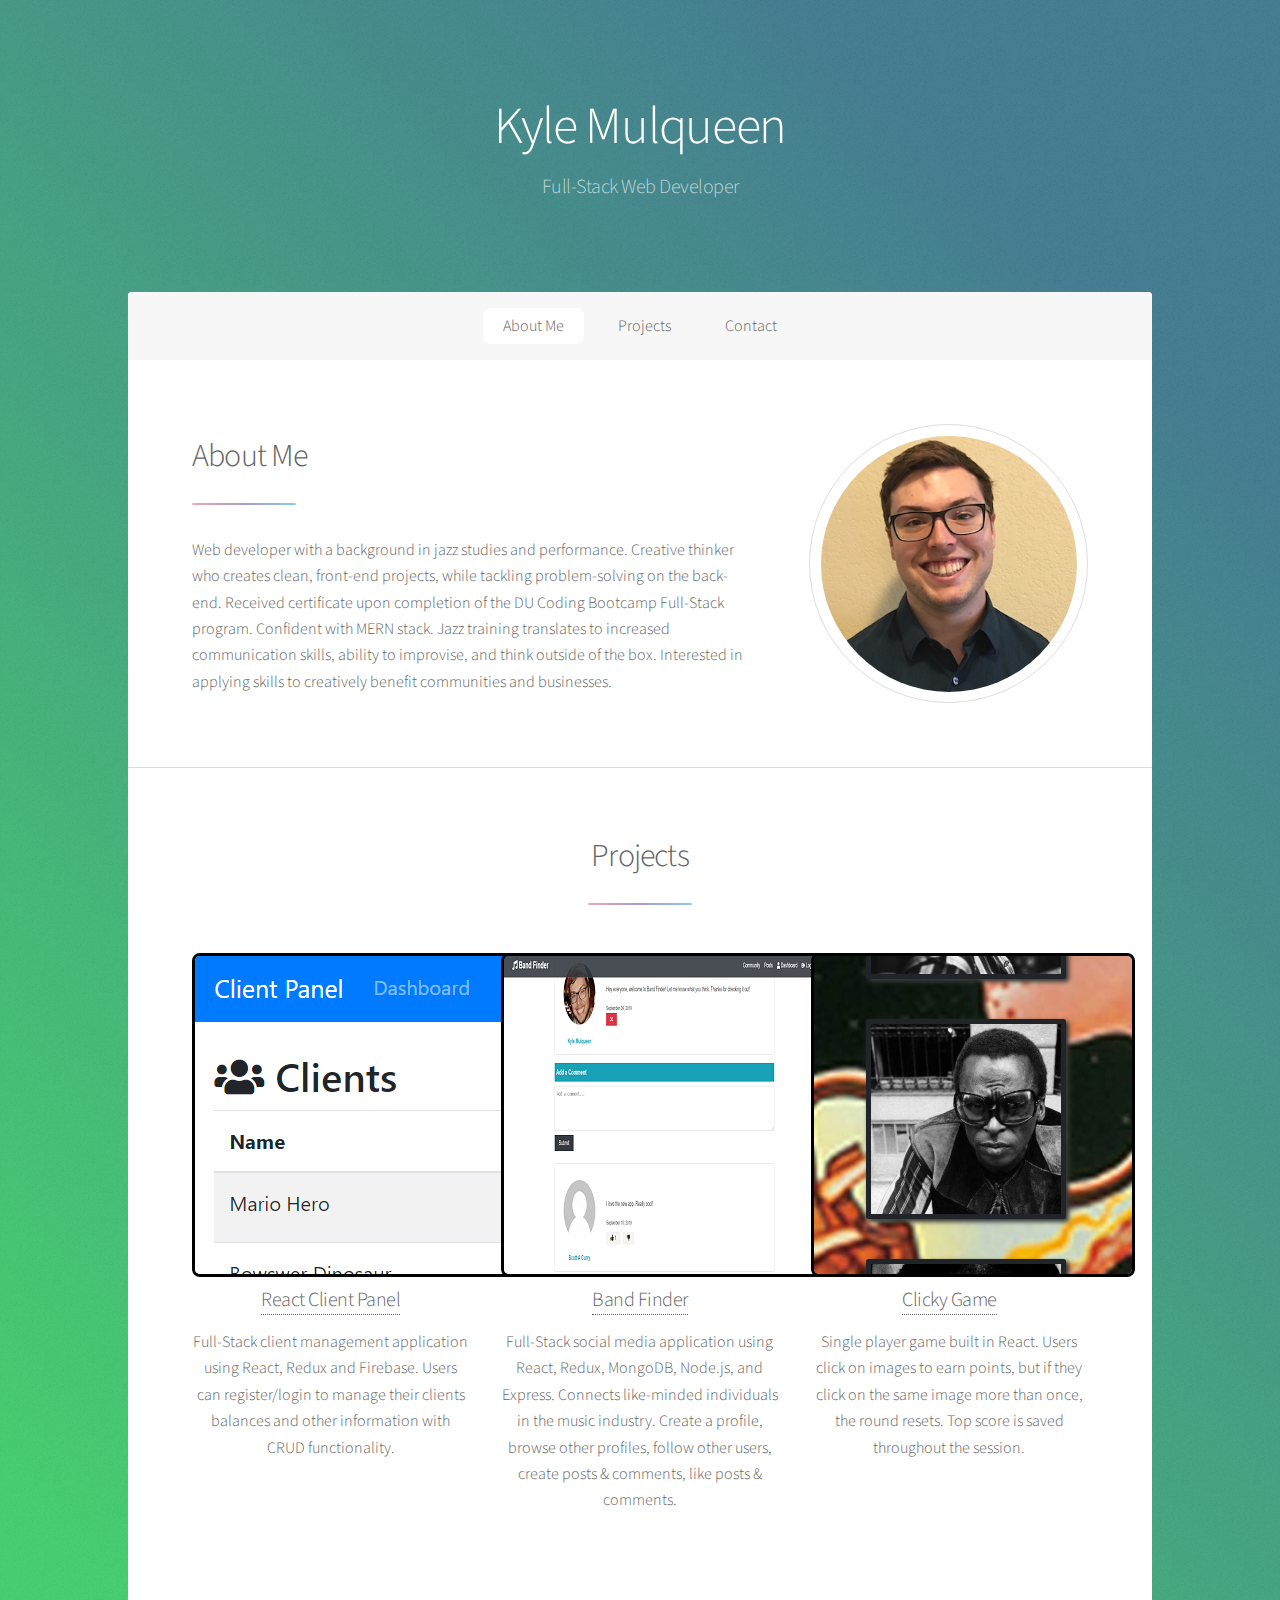
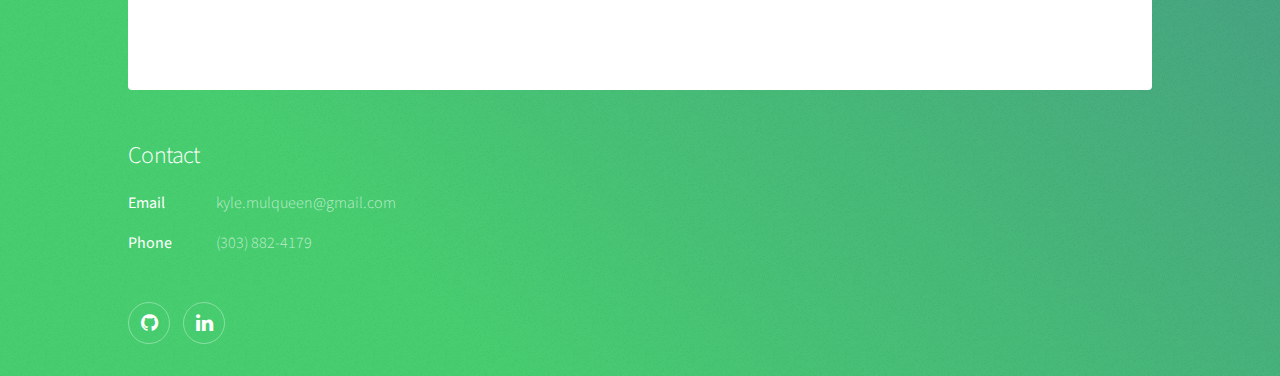
==== commit 610bb6b9: "Updated projects." ====
--- a/index.html
+++ b/index.html
@@ -5,93 +5,100 @@
   Free for personal and commercial use under the CCA 3.0 license (html5up.net/license)
 -->
 <html>
-  <head>
-    <title>Kyle Mulqueen | Web Developer</title>
-    <meta charset="utf-8" />
-    <meta
-      name="viewport"
-      content="width=device-width, initial-scale=1, user-scalable=no"
-    />
-    <link rel="stylesheet" href="assets/css/main.css" />
-    <noscript><link rel="stylesheet" href="assets/css/noscript.css"/></noscript>
-  </head>
-  <body class="is-preload">
-    <!-- Wrapper -->
-    <div id="wrapper">
-      <!-- Header -->
-      <header id="header" class="alt">
-        
-        <h1>Kyle Mulqueen</h1>
-        <p>Full-Stack Web Developer</p>
-      </header>
 
-      <!-- Nav -->
-      <nav id="nav">
-        <ul>
-          <li><a href="#intro" class="active">About Me</a></li>
-          <li><a href="#first">Projects</a></li>
-          <li><a href="#footer">Contact</a></li>
+<head>
+  <title>Kyle Mulqueen | Web Developer</title>
+  <meta charset="utf-8" />
+  <meta name="viewport" content="width=device-width, initial-scale=1, user-scalable=no" />
+  <link rel="stylesheet" href="assets/css/main.css" />
+  <noscript>
+    <link rel="stylesheet" href="assets/css/noscript.css" /></noscript>
+</head>
+
+<body class="is-preload">
+  <!-- Wrapper -->
+  <div id="wrapper">
+    <!-- Header -->
+    <header id="header" class="alt">
+
+      <h1>Kyle Mulqueen</h1>
+      <p>Full-Stack Web Developer</p>
+    </header>
+
+    <!-- Nav -->
+    <nav id="nav">
+      <ul>
+        <li><a href="#intro" class="active">About Me</a></li>
+        <li><a href="#first">Projects</a></li>
+        <li><a href="#footer">Contact</a></li>
+      </ul>
+    </nav>
+
+    <!-- Main -->
+    <div id="main">
+      <!-- Introduction -->
+      <section id="intro" class="main">
+        <div class="spotlight">
+          <div class="content">
+            <header class="major">
+              <h2>About Me</h2>
+            </header>
+            <p>
+              Web developer with a background in jazz studies and performance.
+              Creative thinker who creates clean, front-end projects, while
+              tackling problem-solving on the back-end. Received certificate
+              upon completion of the DU Coding Bootcamp Full-Stack program.
+              Confident with MERN stack. Jazz training translates to increased
+              communication skills, ability to improvise, and think outside of
+              the box. Interested in applying skills to creatively benefit
+              communities and businesses.
+            </p>
+          </div>
+          <span class="image"><img src="images/KyleNewPhotocrop-1.jpg" alt="" /></span>
+        </div>
+      </section>
+
+      <!-- First Section -->
+      <section id="first" class="main special">
+        <header class="major">
+          <h2>Projects</h2>
+        </header>
+        <ul class="features">
+          <li>
+            <span class="image"><img src="images/react-fb-client.small.png" alt="React Client Panel"
+                style="border: black solid;"></span>
+            <!-- <h3>React Client Panel</h3> -->
+            <h3><a href="./React-Client-Panel.html">React Client Panel</a></h3>
+            <p>
+              Full-Stack client management application using React, Redux and Firebase. Users can
+              register/login to manage their clients balances and other
+              information with CRUD functionality.
+            </p>
+
+          </li>
+          <li>
+            <span class="image"><img src="images/Band Finder Comments Small.png" alt="Band Finder"
+                style="border: black solid;"></span>
+            <h3><a href="./Band-Finder.html">Band Finder</a></h3>
+            <p>
+              Full-Stack social media application using React, Redux, MongoDB, Node.js, and Express. Connects
+              like-minded individuals in the music industry. Create a profile, browse other profiles, follow other
+              users, create posts & comments, like posts & comments.
+            </p>
+
+          </li>
+          <li>
+            <span class="image"><img src="images/clicky-game small.png" alt="Miles Davis Clicky Game"
+                style="border: black solid;"></span>
+            <h3><a href="./Clicky-Game.html">Clicky Game</a></h3>
+            <p>
+              Single player game built in React. Users click on images to earn points, but if they click on the same
+              image more than once, the round resets. Top score is saved throughout the session.
+            </p>
+
+          </li>
         </ul>
-      </nav>
-
-      <!-- Main -->
-      <div id="main">
-        <!-- Introduction -->
-        <section id="intro" class="main">
-          <div class="spotlight">
-            <div class="content">
-              <header class="major"><h2>About Me</h2></header>
-              <p>
-                Web developer with a background in jazz studies and performance.
-                Creative thinker who creates clean, front-end projects, while
-                tackling problem-solving on the back-end. Received certificate
-                upon completion of the DU Coding Bootcamp Full-Stack program.
-                Confident with MERN stack. Jazz training translates to increased
-                communication skills, ability to improvise, and think outside of
-                the box. Interested in applying skills to creatively benefit
-                communities and businesses.
-              </p>
-            </div>
-            <span class="image"><img src="images/KyleNewPhotocrop-1.jpg" alt=""/></span>
-          </div>
-        </section>
-
-        <!-- First Section -->
-        <section id="first" class="main special">
-          <header class="major"><h2>Projects</h2></header>
-          <ul class="features">
-            <li>
-              <span class="image"><img src="images/react-fb-client.small.png" alt="React Client Panel" style="border: black solid;"></span>
-			  <!-- <h3>React Client Panel</h3> -->
-			  <h3><a href="./React-Client-Panel.html">React Client Panel</a></h3>
-              <p>
-                Full-Stack application using React and Firebase. Users can
-                register/login to manage their clients balances and other
-                information with CRUD functionality.
-              </p>
-              
-            </li>
-            <li>
-				<span class="image"><img src="images/liri small.png" alt="LIRI Bot" style="border: black solid;"></span>
-              <h3><a href="./LIRI-Bot.html">LIRI Bot</a></h3>
-              <p>
-                Command line Node application that takes in parameters and gives you
-                back data. LIRI will display your latest tweets, spotify song
-                information, movie information, or read from a random.txt file
-                with a random action.
-              </p>
-
-            </li>
-            <li>
-				<span class="image"><img src="images/clicky-game small.png" alt="Miles Davis Clicky Game" style="border: black solid;"></span>
-              <h3><a href="./Clicky-Game.html">Clicky Game</a></h3>
-              <p>
-                Single player game built in React. Users click on images to earn points, but if they click on the same image more than once, the round resets. Top score is saved throughout the session.
-              </p>
-
-            </li>
-          </ul>
-        </section>
+      </section>
 
 
       <!-- Footer -->
@@ -108,31 +115,29 @@
             <li><a href="generic.html" class="button">Learn More</a></li>
           </ul>
         </section> -->
-        
-	</div>
-	
-	<section>
-			<h2>Contact</h2>
-			<dl class="alt">
-			  <dt>Email</dt>
-			  <dd>kyle.mulqueen@gmail.com</dd>
-			  <dt>Phone</dt>
-			  <dd>(303) 882-4179</dd>
-			</dl>
-			<ul class="icons">
-			  <li>
-				<a href="https://github.com/kmulqueen" class="icon fa-github alt"
-				  ><span class="label">GitHub</span></a
-				>
-			  </li>
-			  <li>
-				<a href="https://www.linkedin.com/in/kyle-mulqueen/" class="icon fa-linkedin alt"
-				  ><span class="label">LinkedIn</span></a
-				>
-			  </li>
-			</ul>
-		  </section>
-		</footer>
+
+    </div>
+
+    <section>
+      <h2>Contact</h2>
+      <dl class="alt">
+        <dt>Email</dt>
+        <dd>kyle.mulqueen@gmail.com</dd>
+        <dt>Phone</dt>
+        <dd>(303) 882-4179</dd>
+      </dl>
+      <ul class="icons">
+        <li>
+          <a target="blank" href="https://github.com/kmulqueen" class="icon fa-github alt"><span
+              class="label">GitHub</span></a>
+        </li>
+        <li>
+          <a target="blank" href="https://www.linkedin.com/in/kyle-mulqueen/" class="icon fa-linkedin alt"><span
+              class="label">LinkedIn</span></a>
+        </li>
+      </ul>
+    </section>
+    </footer>
 
     <!-- Scripts -->
     <script src="assets/js/jquery.min.js"></script>
@@ -142,5 +147,6 @@
     <script src="assets/js/breakpoints.min.js"></script>
     <script src="assets/js/util.js"></script>
     <script src="assets/js/main.js"></script>
-  </body>
-</html>
+</body>
+
+</html>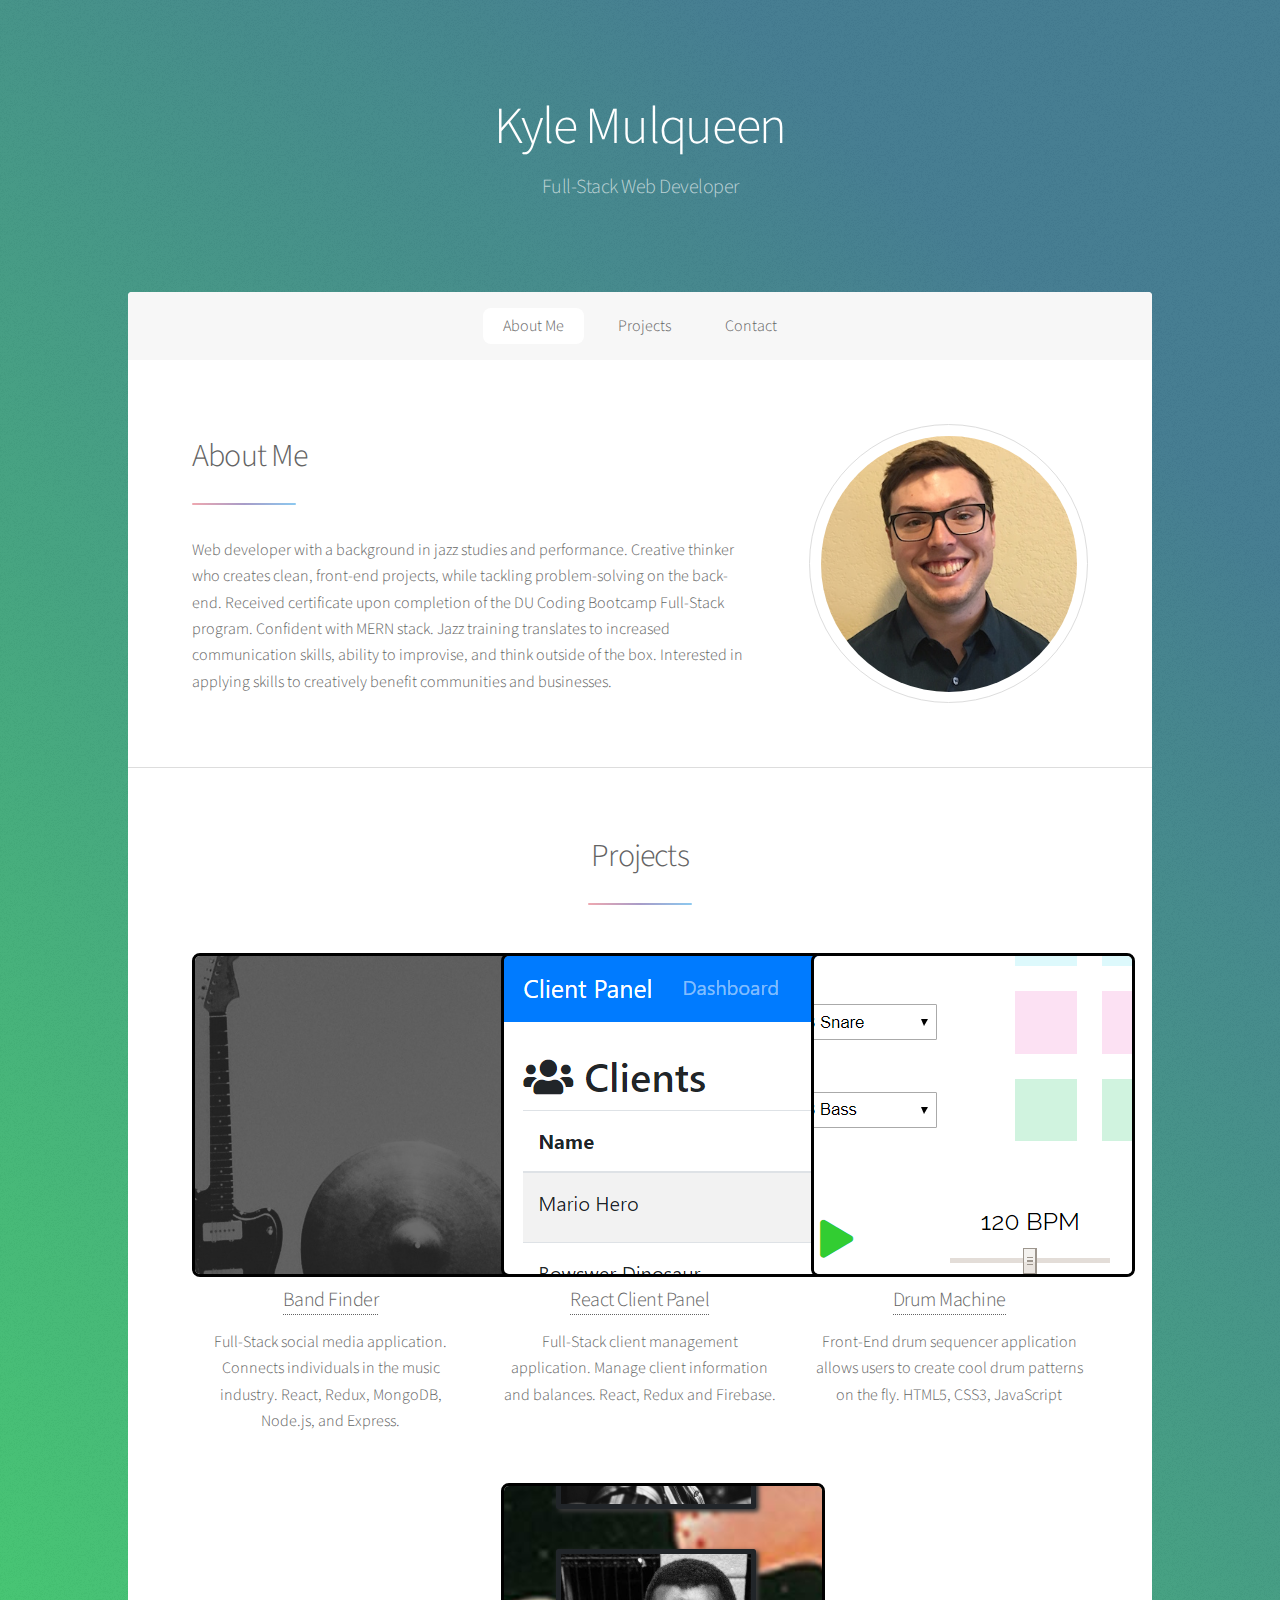
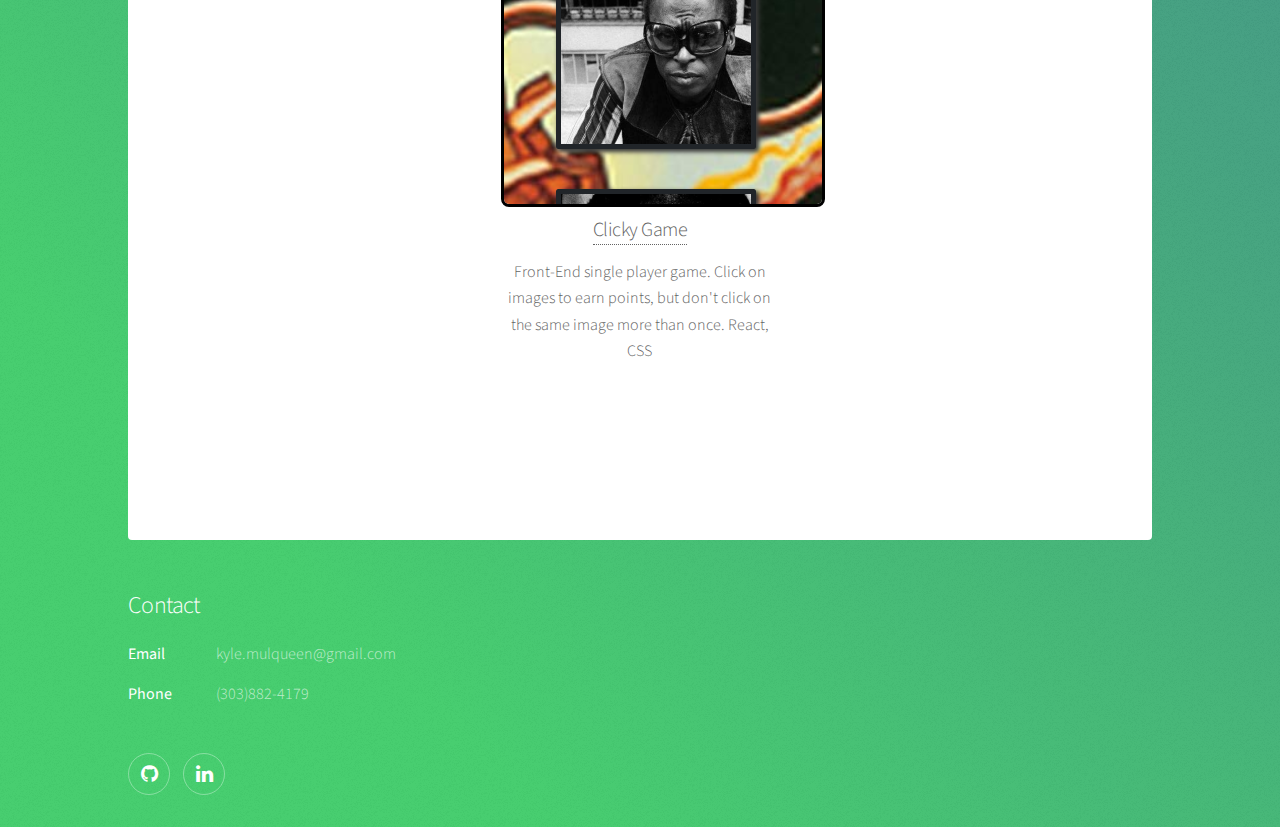
==== commit 70968095: "Updated projects & readme" ====
--- a/index.html
+++ b/index.html
@@ -1,9 +1,5 @@
 <!DOCTYPE html>
-<!--
-  Stellar by HTML5 UP
-  html5up.net | @ajlkn
-  Free for personal and commercial use under the CCA 3.0 license (html5up.net/license)
--->
+
 <html>
 
 <head>
@@ -64,36 +60,44 @@
           <h2>Projects</h2>
         </header>
         <ul class="features">
+
           <li>
-            <span class="image"><img src="images/react-fb-client.small.png" alt="React Client Panel"
+            <span class="image"><img src="images/bandfinder-landingpage-small1.png" alt="Band Finder"
                 style="border: black solid;"></span>
-            <!-- <h3>React Client Panel</h3> -->
-            <h3><a href="./React-Client-Panel.html">React Client Panel</a></h3>
+            <h3><a href="pages/Band-Finder.html">Band Finder</a></h3>
             <p>
-              Full-Stack client management application using React, Redux and Firebase. Users can
-              register/login to manage their clients balances and other
-              information with CRUD functionality.
+              Full-Stack social media application. Connects individuals in the music industry. React, Redux, MongoDB,
+              Node.js, and Express.
             </p>
 
           </li>
           <li>
-            <span class="image"><img src="images/Band Finder Comments Small.png" alt="Band Finder"
+            <span class="image"><img src="images/react-fb-client.small.png" alt="React Client Panel"
                 style="border: black solid;"></span>
-            <h3><a href="./Band-Finder.html">Band Finder</a></h3>
+            <h3><a href="pages/React-Client-Panel.html">React Client Panel</a></h3>
             <p>
-              Full-Stack social media application using React, Redux, MongoDB, Node.js, and Express. Connects
-              like-minded individuals in the music industry. Create a profile, browse other profiles, follow other
-              users, create posts & comments, like posts & comments.
+              Full-Stack client management application. Manage client information and balances. React, Redux and
+              Firebase.
+            </p>
+
+          </li>
+          <li>
+            <span class="image"><img src="images/drum-machine-small2.png" alt="Drum Machine"
+                style="border: black solid;"></span>
+            <h3><a href="pages/Drum-Machine.html">Drum Machine</a></h3>
+            <p>
+              Front-End drum sequencer application allows users to create cool drum patterns on the fly. HTML5, CSS3,
+              JavaScript
             </p>
 
           </li>
           <li>
             <span class="image"><img src="images/clicky-game small.png" alt="Miles Davis Clicky Game"
                 style="border: black solid;"></span>
-            <h3><a href="./Clicky-Game.html">Clicky Game</a></h3>
+            <h3><a href="pages/Clicky-Game.html">Clicky Game</a></h3>
             <p>
-              Single player game built in React. Users click on images to earn points, but if they click on the same
-              image more than once, the round resets. Top score is saved throughout the session.
+              Front-End single player game. Click on images to earn points, but don't click on the same
+              image more than once. React, CSS
             </p>
 
           </li>
@@ -103,18 +107,6 @@
 
       <!-- Footer -->
       <footer id="footer">
-        <!-- <section>
-          <h2>Kyle Mulqueen</h2>
-          <p>
-            Sed lorem ipsum dolor sit amet et nullam consequat feugiat consequat
-            magna adipiscing tempus etiam dolore veroeros. eget dapibus mauris.
-            Cras aliquet, nisl ut viverra sollicitudin, ligula erat egestas
-            velit, vitae tincidunt odio.
-          </p>
-          <ul class="actions">
-            <li><a href="generic.html" class="button">Learn More</a></li>
-          </ul>
-        </section> -->
 
     </div>
 
@@ -124,15 +116,15 @@
         <dt>Email</dt>
         <dd>kyle.mulqueen@gmail.com</dd>
         <dt>Phone</dt>
-        <dd>(303) 882-4179</dd>
+        <dd>(303)882-4179</dd>
       </dl>
       <ul class="icons">
         <li>
-          <a target="blank" href="https://github.com/kmulqueen" class="icon fa-github alt"><span
+          <a href="https://github.com/kmulqueen" target="blank" class="icon fa-github alt"><span
               class="label">GitHub</span></a>
         </li>
         <li>
-          <a target="blank" href="https://www.linkedin.com/in/kyle-mulqueen/" class="icon fa-linkedin alt"><span
+          <a href="https://www.linkedin.com/in/kyle-mulqueen/" target="blank" class="icon fa-linkedin alt"><span
               class="label">LinkedIn</span></a>
         </li>
       </ul>
